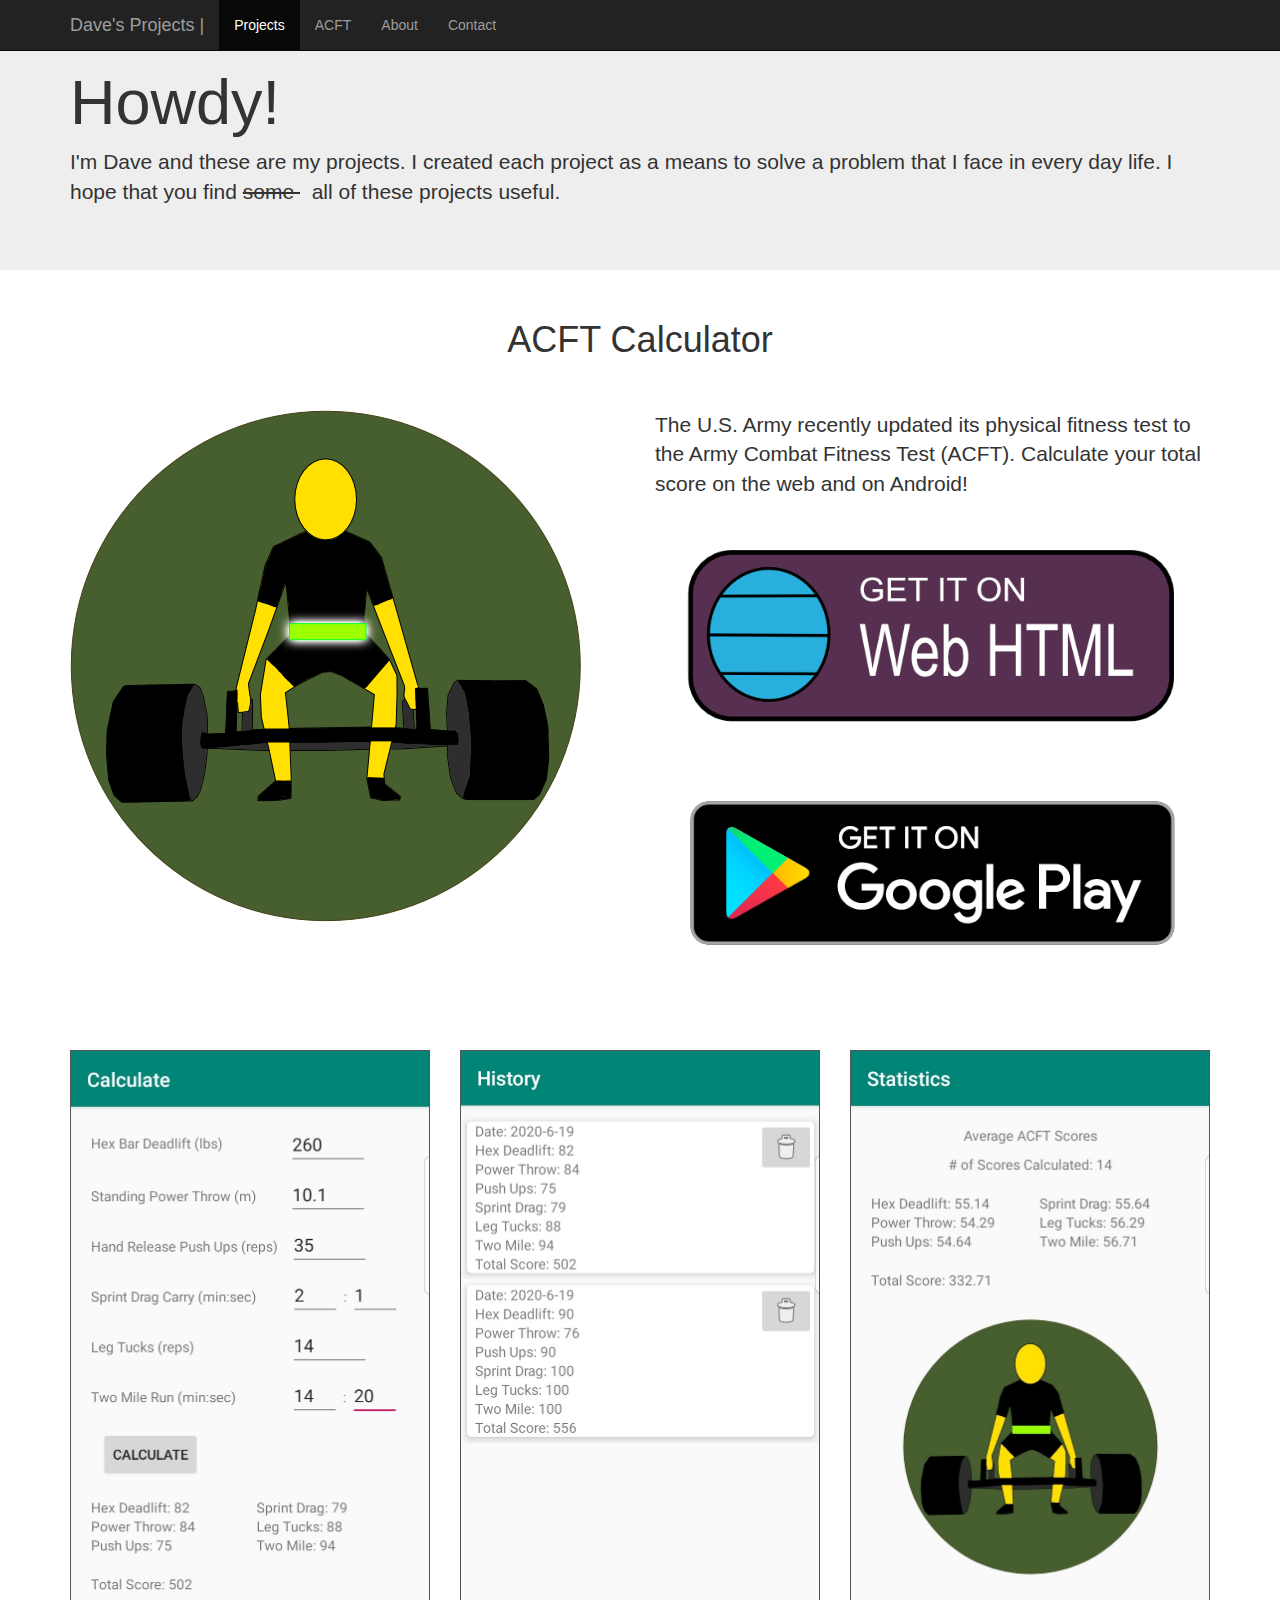
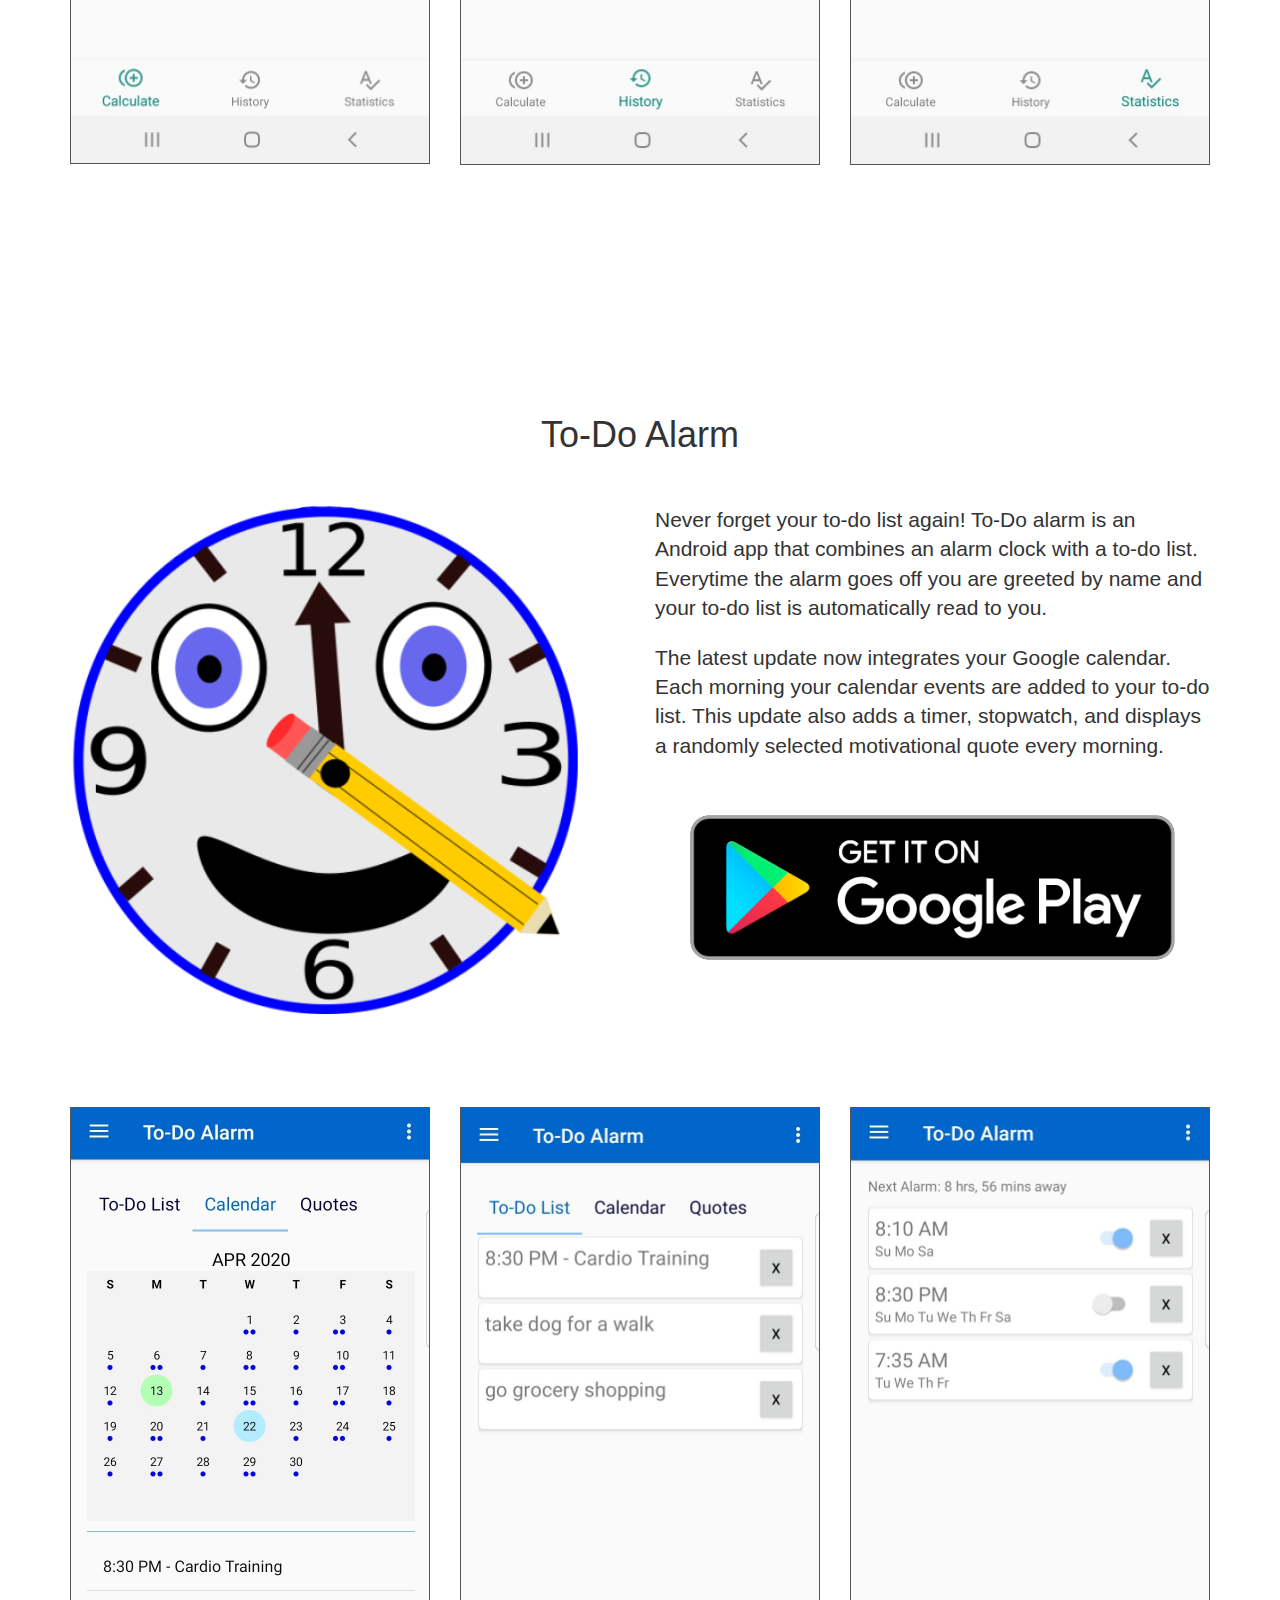
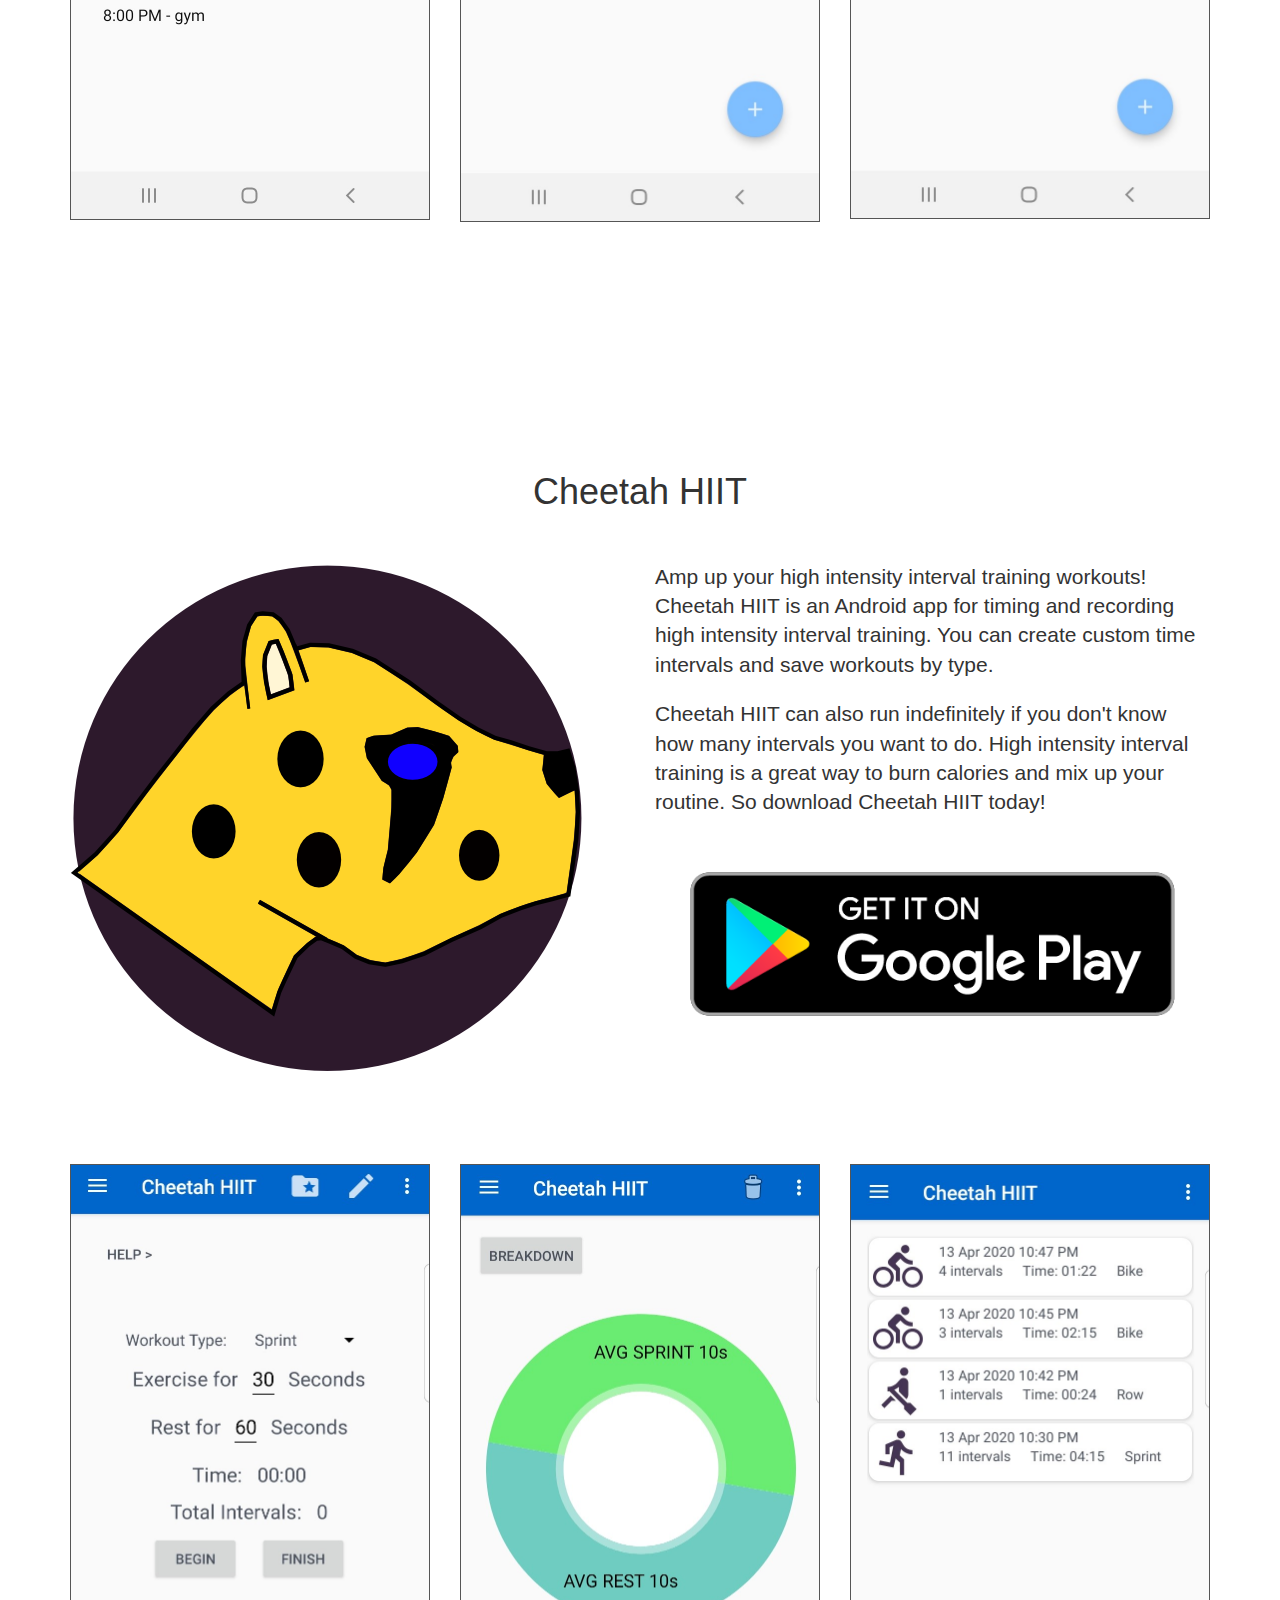
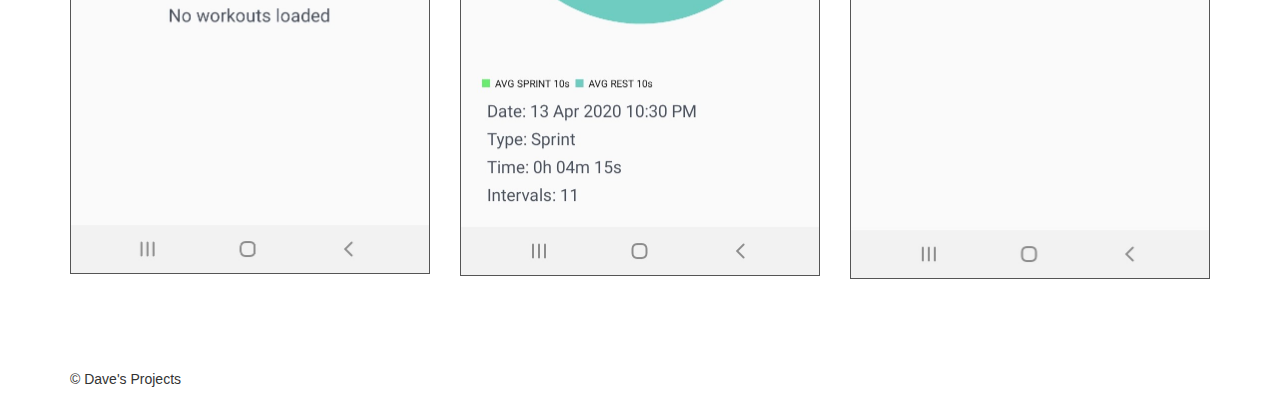
==== index.html @ 09fa46fd "initial commit" ====
<!DOCTYPE html>
<html lang="en">
  <head>
    <meta charset="utf-8">
    <meta http-equiv="X-UA-Compatible" content="IE=edge">
    <meta name="viewport" content="width=device-width, initial-scale=1">
    <!-- The above 3 meta tags *must* come first in the head; any other head content must come *after* these tags -->
    <meta name="description" content="">
    <meta name="author" content="">
    <!-- <link rel="icon" href="../../favicon.ico"> Come back to this later-->

    <title>Dave's Projects - Projects</title>

    <!-- Latest compiled and minified CSS for BootStrap -->
    <link rel="stylesheet" href="https://maxcdn.bootstrapcdn.com/bootstrap/3.3.7/css/bootstrap.min.css" integrity="sha384-BVYiiSIFeK1dGmJRAkycuHAHRg32OmUcww7on3RYdg4Va+PmSTsz/K68vbdEjh4u" crossorigin="anonymous">


    <!-- HTML5 shim and Respond.js for IE8 support of HTML5 elements and media queries -->
    <!--[if lt IE 9]>
      <script src="https://oss.maxcdn.com/html5shiv/3.7.3/html5shiv.min.js"></script>
      <script src="https://oss.maxcdn.com/respond/1.4.2/respond.min.js"></script>
    <![endif]-->
    <style type="text/css">
      .col-spaced {
        margin-left: 30px;
        margin-right: 30px;
      }

      .addsomemargin {
        margin-bottom: 10px;
      }

      .addsomeborder {
        border: 1px solid #555;
      }
    </style>
  </head>

  <body>

    <!-- Fixed navbar -->
    <nav class="navbar navbar-inverse navbar-fixed-top">
      <div class="container">
        <div class="navbar-header">
          <button type="button" class="navbar-toggle collapsed" data-toggle="collapse" data-target="#navbar" aria-expanded="false" aria-controls="navbar">
            <span class="sr-only">Toggle navigation</span>
            <span class="icon-bar"></span>
            <span class="icon-bar"></span>
            <span class="icon-bar"></span>
          </button>
          <a class="navbar-brand" href="#">Dave's Projects | </a>
        </div>
        <div id="navbar" class="navbar-collapse collapse">
          <ul class="nav navbar-nav">
            <li class="active"><a href="#">Projects</a></li>
            <li><a href="acft.html">ACFT</a></li>
            <li><a href="about.html">About</a></li>
            <li><a href="contact.html">Contact</a></li>
          </ul>
        </div><!--/.nav-collapse -->
      </div>
    </nav>

    <!-- Main jumbotron for a primary marketing message or call to action -->
    <div class="jumbotron">
      <div class="container">
        <h1>Howdy!</h1>
        <p>I'm Dave and these are my projects.  I created each project as a means to solve a problem that I face in every day life.  I hope that you find
        <del> some </del> &nbsp all of these projects useful. </p>
        <!-- <p><a class="btn btn-primary btn-lg" href="#" role="button">Search &raquo;</a></p> -->
      </div>
    </div>

<!--
    <div class="container">
      <div class="row">
        <div class="col-md-4">
        <div class="col-spaced">
          <img class="img-responsive" src="images/todo_alarm_png.png">
          <br>
          <h2>To-Do Alarm</h2>
          <p>Never forget your to-do list again! To-Do alarm is an Android app that combines an alarm clock with a to-do list. Everytime the alarm goes off you are greeted by name and your to-do list is automatically read to you.</p>
          <p><a class="btn btn-default" href="https://play.google.com/store/apps/details?id=com.davesprojects.dm.alarm" role="button">View details &raquo;</a></p>
        </div>
        </div>

        <div class="col-md-4">
        <div class="col-spaced">
          <img class="img-responsive" src="images/run_faster_icon_new.png">
          <br>
          <h2>Cheetah HIIT</h2>
          <p>Amp up your high intensity interval training workouts! Cheetah HIIT is an Android app for timing and recording high intensity interval training. You can create custom timing intervals and save workouts by type.
          <p><a class="btn btn-default" href="https://play.google.com/store/apps/details?id=com.davesprojects.runfaster" role="button">View details &raquo;</a></p>
       </div>
       </div>
     -->

     <div class="container">


        <div class="row">
          <h1 style="text-align: center">ACFT Calculator</h1>
          <br><br>
         <div class="col-md-6 addsomemargin">
          <img class="img-responsive" src="images/acft.png">
         </div>

        <div class="col-md-6">
          
          <p class="lead">The U.S. Army recently updated its physical fitness test to the Army Combat Fitness Test (ACFT). Calculate your total score on the web 
          and on Android!</p>

          <p><a href="acft.html">
            <img class="img-responsive" src="images/getItOnWeb.png" style="padding: 18px;">
          </a>
          </p>
          <p><a href="https://play.google.com/store/apps/details?id=com.davesprojects.acftcalc">
            <img class="img-responsive" src="images/googlePlay.png">
          </a>
          </p>
         </div>
       </div>

       <br><br><br>

        <div class="row">
         <div class="col-md-4 addsomemargin">
          <img class="img-responsive addsomeborder" src="images/acftcalc_calc.jpg">
         </div>

        <div class="col-md-4 addsomemargin">
          <img class="img-responsive addsomeborder" src="images/acftcalc_hist.jpg">
         </div>


        <div class="col-md-4 addsomemargin">
          <img class="img-responsive addsomeborder" src="images/acftcalc_stats.jpg">
         </div>
       </div>


       <br><br><br><br><br><br><br><br><br><br><br>


       <div class="row">
          <h1 style="text-align: center">To-Do Alarm</h1>
          <br><br>
         <div class="col-md-6 addsomemargin">
          <img class="img-responsive" src="images/todo_alarm_png.png">
         </div>

        <div class="col-md-6">
          
          <p class="lead">Never forget your to-do list again! To-Do alarm is an Android app that combines an alarm clock with a to-do list. Everytime the alarm goes off you are greeted by name and your to-do list is automatically read to you.</p>

          <p class="lead">
          The latest update now integrates your Google calendar. Each morning your calendar events are added to your to-do list. This update also adds a timer,
          stopwatch, and displays a randomly selected motivational quote every morning.</p>


          <p><a href="https://play.google.com/store/apps/details?id=com.davesprojects.dm.alarm">
            <img class="img-responsive" src="images/googlePlay.png">
          </a>
          </p>
         </div>
       </div>

       <br><br><br><br>

        <div class="row">
         <div class="col-md-4 addsomemargin">
          <img class="img-responsive addsomeborder" src="images/todoalarm1.jpg">
         </div>

        <div class="col-md-4 addsomemargin">
          <img class="img-responsive addsomeborder" src="images/todoalarm2.jpg">
         </div>

        <div class="col-md-4 addsomemargin">
          <img class="img-responsive addsomeborder" src="images/todoalarm3.jpg">
         </div>
       </div>


       <br><br><br><br><br><br><br><br><br><br><br>

        <div class="row">
          <h1 style="text-align: center">Cheetah HIIT</h1>
          <br><br>
         <div class="col-md-6 addsomemargin">
          <img class="img-responsive" src="images/run_faster_icon_new.png">
         </div>

        <div class="col-md-6">
          
          <p class="lead">Amp up your high intensity interval training workouts! Cheetah HIIT is an Android app for timing and recording high intensity interval training. You can create custom time intervals and save workouts by type.</p>

          <p class="lead">
          Cheetah HIIT can also run indefinitely if you don't know how many intervals you want to do. High intensity interval training is a great way to burn calories
          and mix up your routine. So download Cheetah HIIT today!</p>


          <p><a href="https://play.google.com/store/apps/details?id=com.davesprojects.runfaster">
            <img class="img-responsive" src="images/googlePlay.png">
          </a>
          </p>
         </div>
       </div>

       <br><br><br><br>

        <div class="row">
          
         <div class="col-md-4 addsomemargin">
          <img class="img-responsive addsomeborder" src="images/cheetah1.jpg">
         </div>

        <div class="col-md-4 addsomemargin">
          <img class="img-responsive addsomeborder" src="images/cheetah2.jpg">
         </div>

        <div class="col-md-4 addsomemargin">
          <img class="img-responsive addsomeborder" src="images/cheetah3.jpg">
         </div>
       </div>



     </div> <!-- container -->



     <br><br> <br> <br>
    <div class="container">
      <footer>
        <p>&copy; Dave's Projects</p>
      </footer>
    </div> <!-- /container -->


    <!-- Bootstrap core JavaScript
    ================================================== -->
    <!-- Placed at the end of the document so the pages load faster -->
    <script src="https://ajax.googleapis.com/ajax/libs/jquery/1.12.4/jquery.min.js"></script>
    <script src="https://maxcdn.bootstrapcdn.com/bootstrap/3.3.7/js/bootstrap.min.js" integrity="sha384-Tc5IQib027qvyjSMfHjOMaLkfuWVxZxUPnCJA7l2mCWNIpG9mGCD8wGNIcPD7Txa" crossorigin="anonymous"></script>

  </body>
</html>
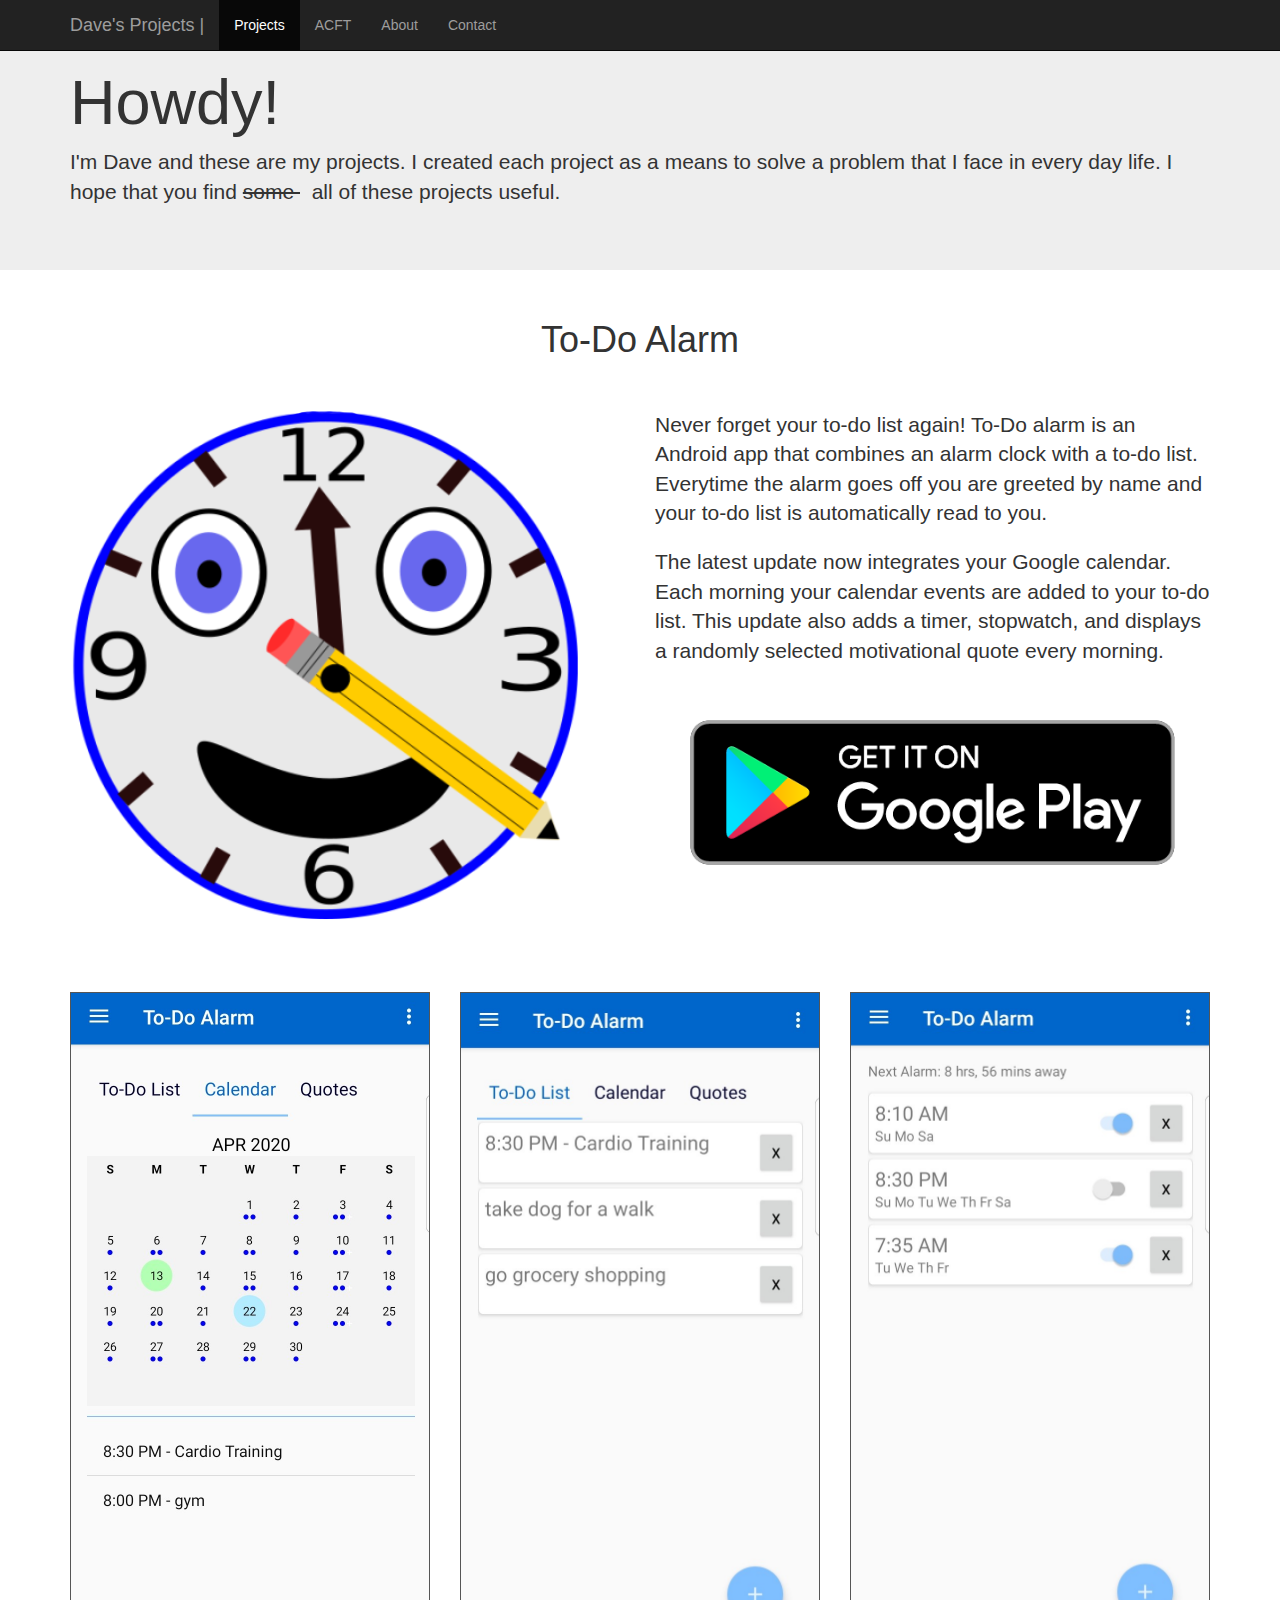
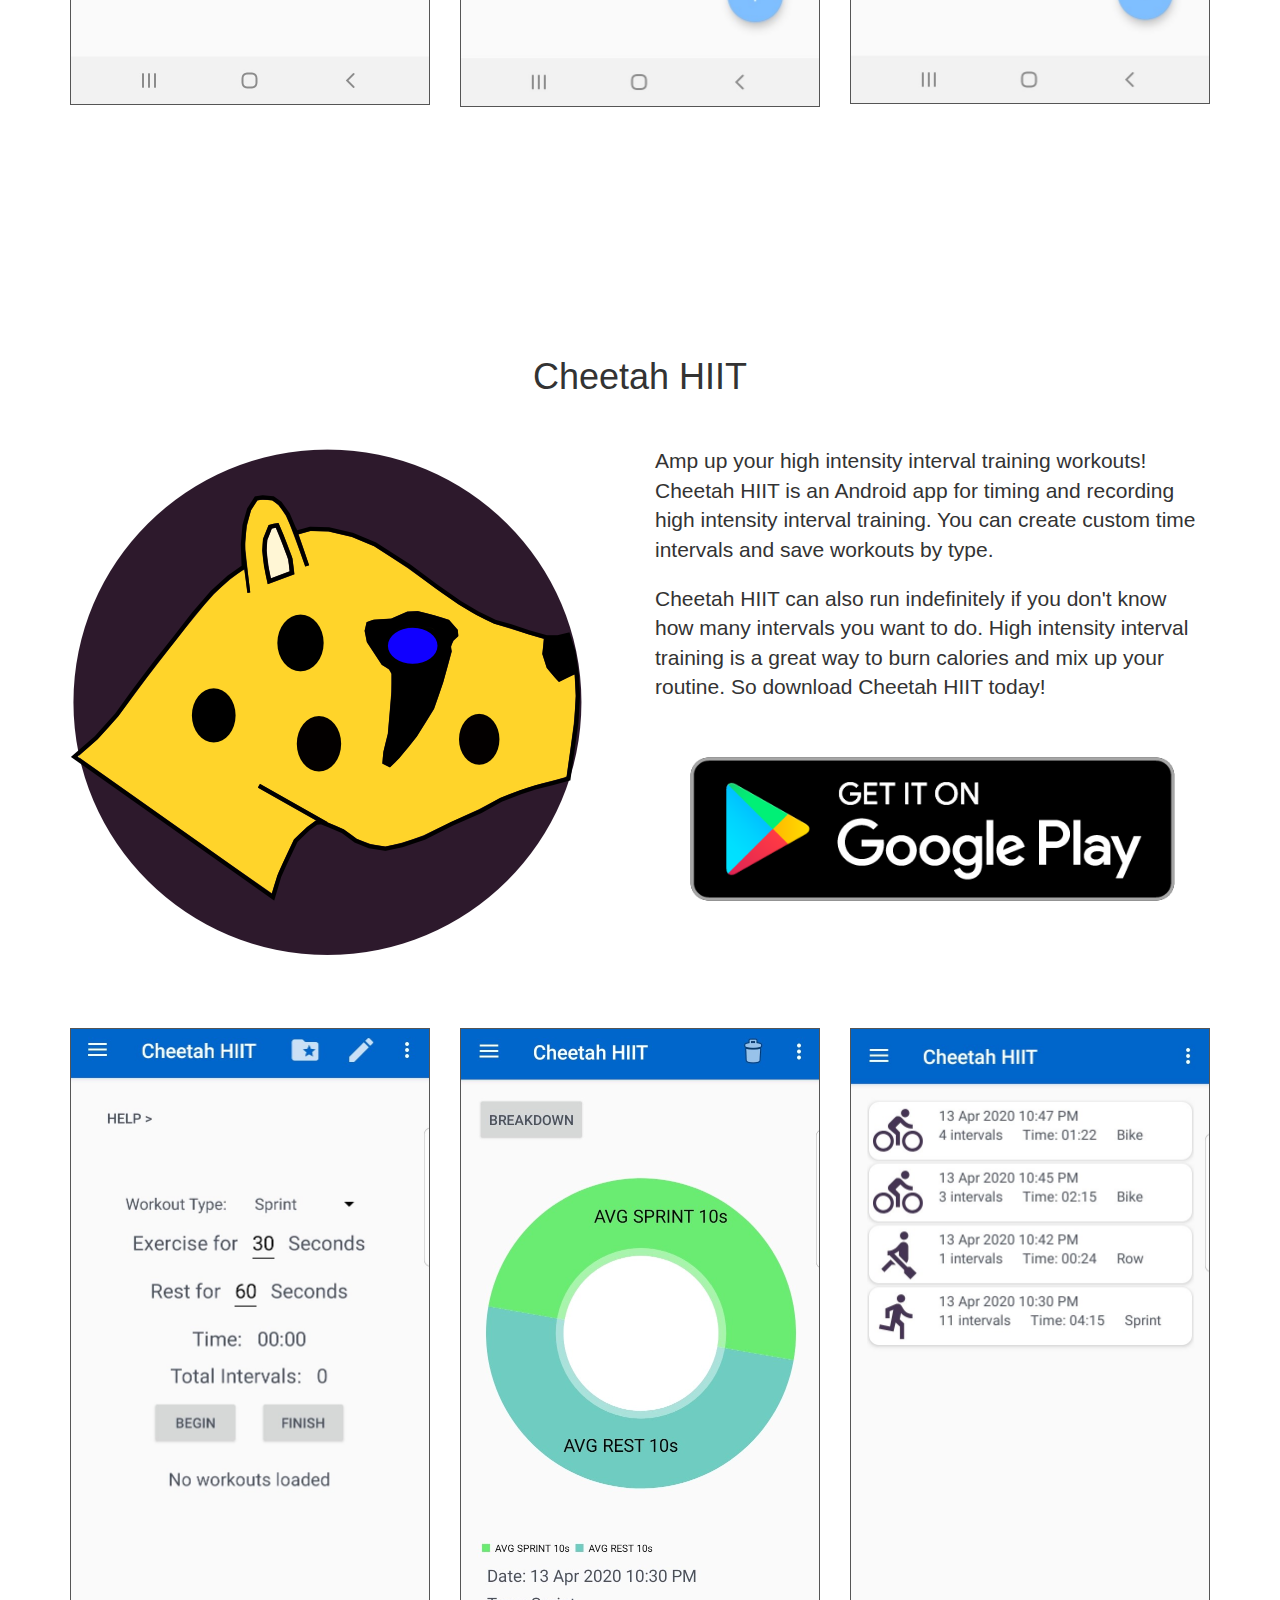
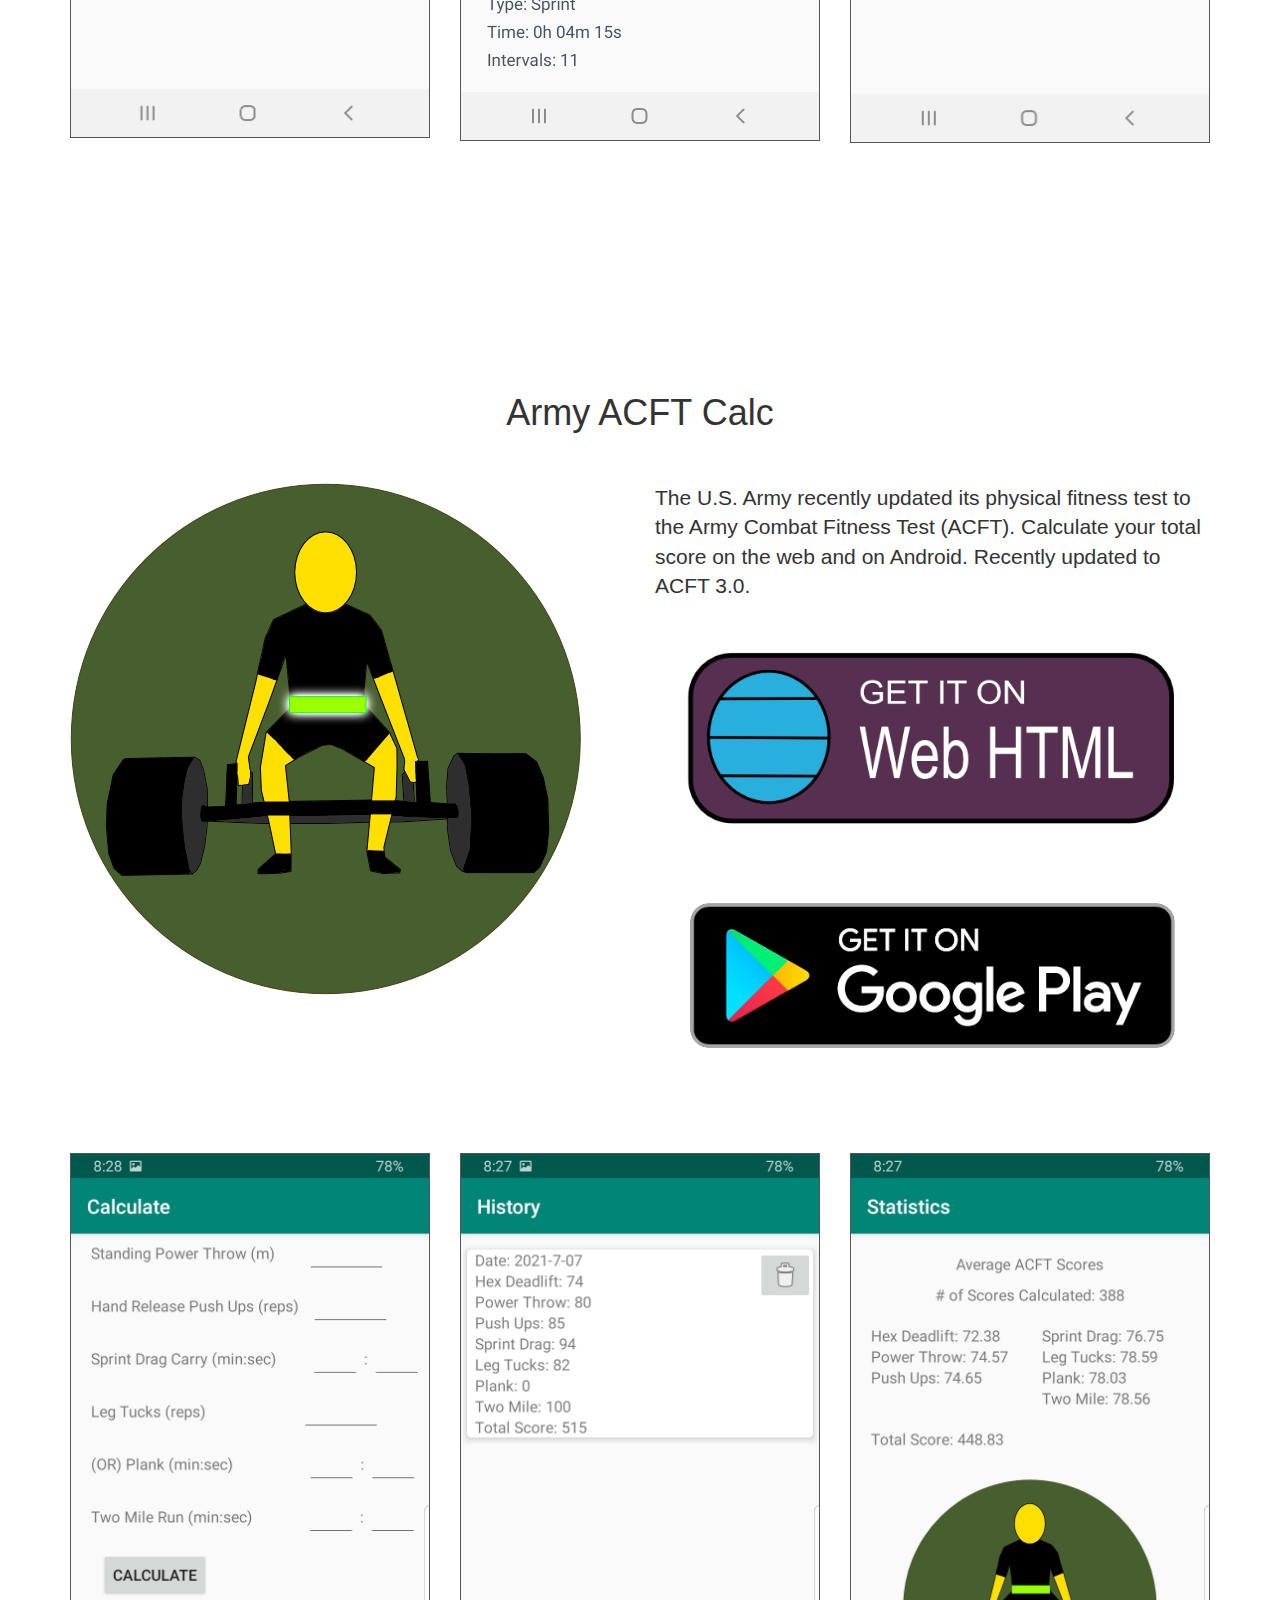
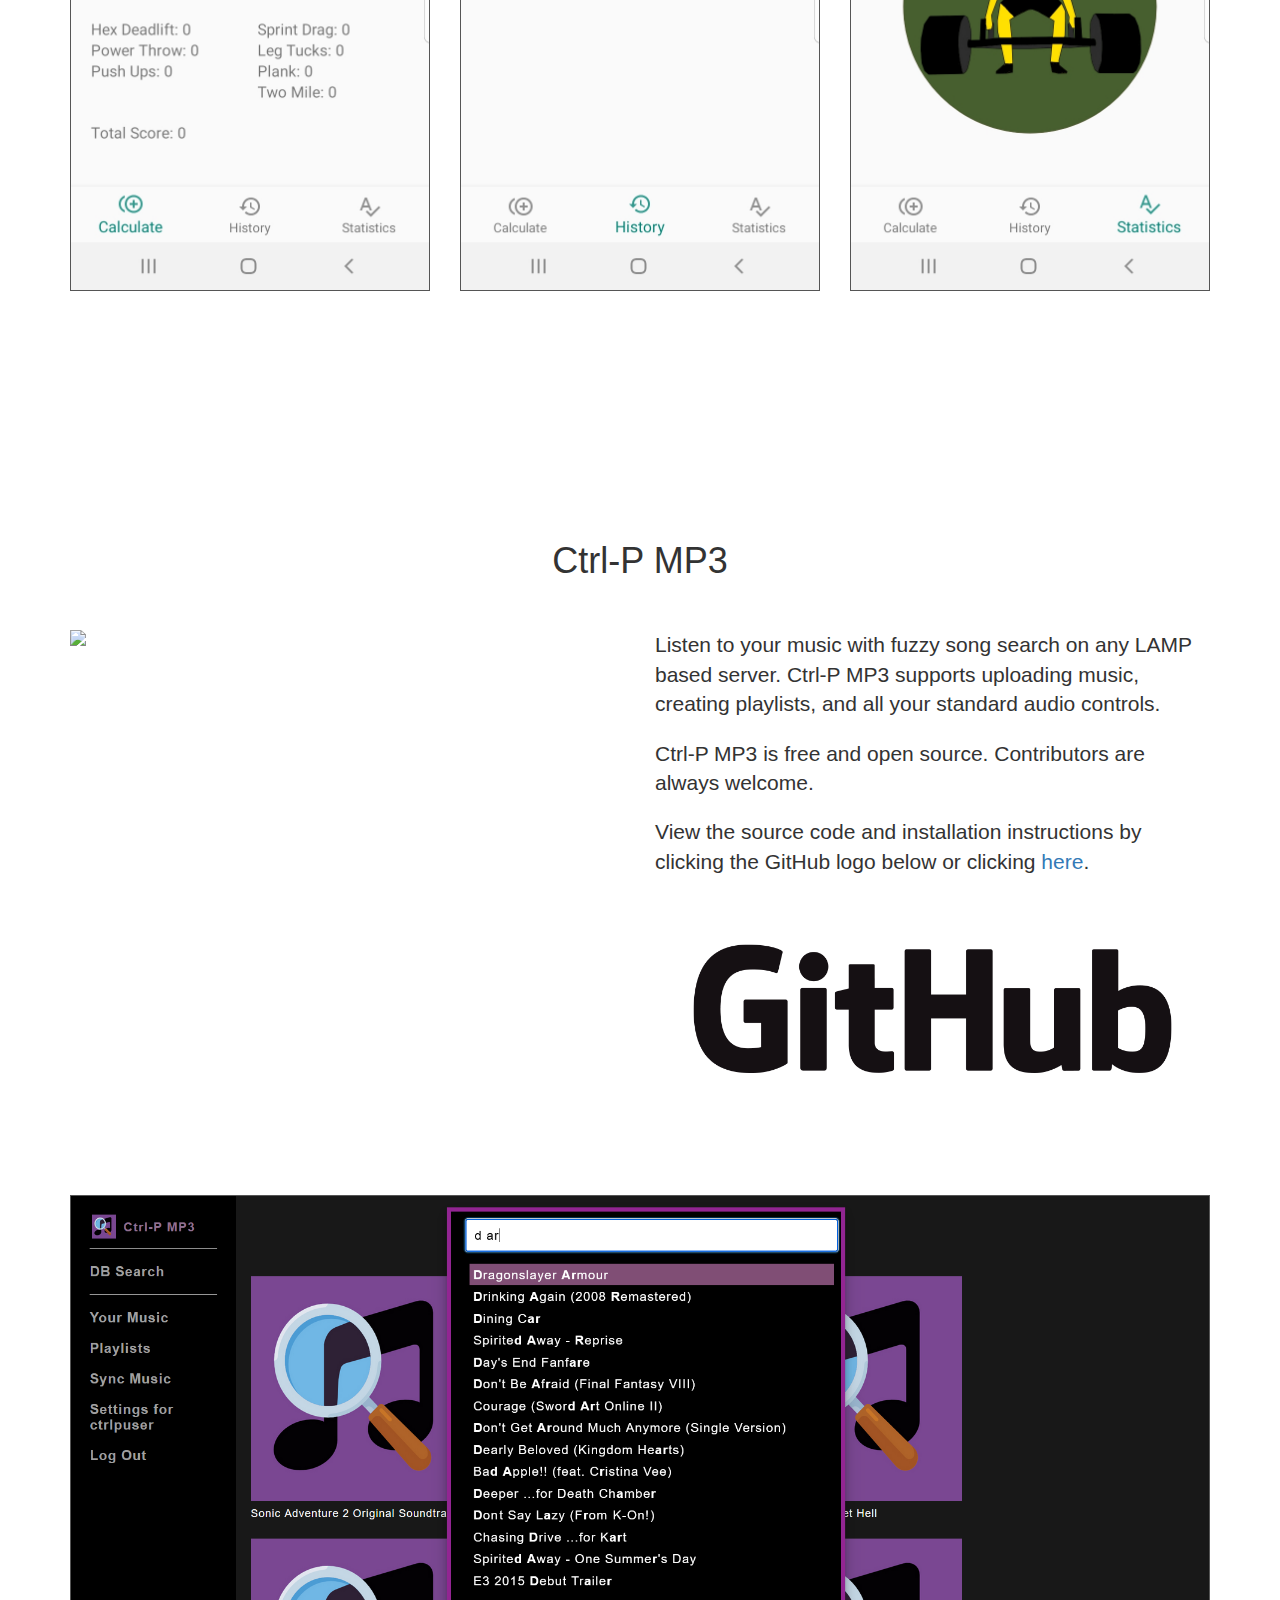
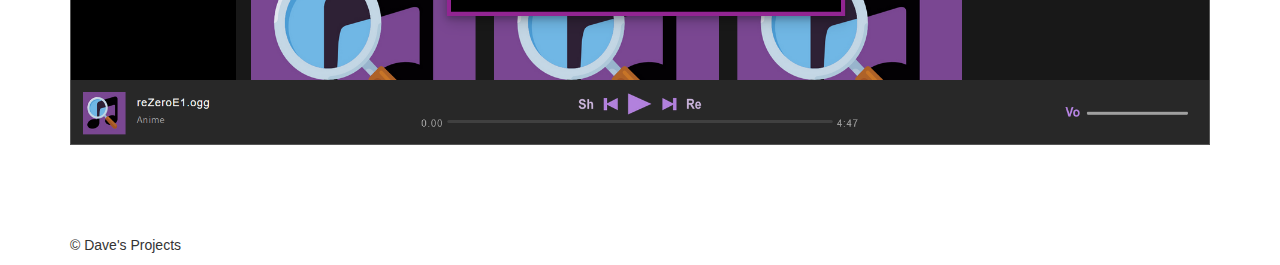
==== commit 724245ee: "Touching up website" ====
--- a/index.html
+++ b/index.html
@@ -71,76 +71,8 @@
       </div>
     </div>
 
-<!--
-    <div class="container">
-      <div class="row">
-        <div class="col-md-4">
-        <div class="col-spaced">
-          <img class="img-responsive" src="images/todo_alarm_png.png">
-          <br>
-          <h2>To-Do Alarm</h2>
-          <p>Never forget your to-do list again! To-Do alarm is an Android app that combines an alarm clock with a to-do list. Everytime the alarm goes off you are greeted by name and your to-do list is automatically read to you.</p>
-          <p><a class="btn btn-default" href="https://play.google.com/store/apps/details?id=com.davesprojects.dm.alarm" role="button">View details &raquo;</a></p>
-        </div>
-        </div>
-
-        <div class="col-md-4">
-        <div class="col-spaced">
-          <img class="img-responsive" src="images/run_faster_icon_new.png">
-          <br>
-          <h2>Cheetah HIIT</h2>
-          <p>Amp up your high intensity interval training workouts! Cheetah HIIT is an Android app for timing and recording high intensity interval training. You can create custom timing intervals and save workouts by type.
-          <p><a class="btn btn-default" href="https://play.google.com/store/apps/details?id=com.davesprojects.runfaster" role="button">View details &raquo;</a></p>
-       </div>
-       </div>
-     -->
 
      <div class="container">
-
-
-        <div class="row">
-          <h1 style="text-align: center">ACFT Calculator</h1>
-          <br><br>
-         <div class="col-md-6 addsomemargin">
-          <img class="img-responsive" src="images/acft.png">
-         </div>
-
-        <div class="col-md-6">
-          
-          <p class="lead">The U.S. Army recently updated its physical fitness test to the Army Combat Fitness Test (ACFT). Calculate your total score on the web 
-          and on Android!</p>
-
-          <p><a href="acft.html">
-            <img class="img-responsive" src="images/getItOnWeb.png" style="padding: 18px;">
-          </a>
-          </p>
-          <p><a href="https://play.google.com/store/apps/details?id=com.davesprojects.acftcalc">
-            <img class="img-responsive" src="images/googlePlay.png">
-          </a>
-          </p>
-         </div>
-       </div>
-
-       <br><br><br>
-
-        <div class="row">
-         <div class="col-md-4 addsomemargin">
-          <img class="img-responsive addsomeborder" src="images/acftcalc_calc.jpg">
-         </div>
-
-        <div class="col-md-4 addsomemargin">
-          <img class="img-responsive addsomeborder" src="images/acftcalc_hist.jpg">
-         </div>
-
-
-        <div class="col-md-4 addsomemargin">
-          <img class="img-responsive addsomeborder" src="images/acftcalc_stats.jpg">
-         </div>
-       </div>
-
-
-       <br><br><br><br><br><br><br><br><br><br><br>
-
 
        <div class="row">
           <h1 style="text-align: center">To-Do Alarm</h1>
@@ -165,7 +97,7 @@
          </div>
        </div>
 
-       <br><br><br><br>
+       <br><br><br>
 
         <div class="row">
          <div class="col-md-4 addsomemargin">
@@ -207,7 +139,7 @@
          </div>
        </div>
 
-       <br><br><br><br>
+       <br><br><br>
 
         <div class="row">
           
@@ -223,6 +155,88 @@
           <img class="img-responsive addsomeborder" src="images/cheetah3.jpg">
          </div>
        </div>
+
+       <br><br><br><br><br><br><br><br><br><br><br>
+
+
+       <div class="row">
+        <h1 style="text-align: center">Army ACFT Calc</h1>
+        <br><br>
+       <div class="col-md-6 addsomemargin">
+        <img class="img-responsive" src="images/acft.png">
+       </div>
+
+      <div class="col-md-6">
+        
+        <p class="lead">The U.S. Army recently updated its physical fitness test to the Army Combat Fitness Test (ACFT). Calculate your total score on the web 
+        and on Android. Recently updated to ACFT 3.0.</p>
+
+        <p><a href="acft.html">
+          <img class="img-responsive" src="images/getItOnWeb.png" style="padding: 18px;">
+        </a>
+        </p>
+        <p><a href="https://play.google.com/store/apps/details?id=com.davesprojects.acftcalc">
+          <img class="img-responsive" src="images/googlePlay.png">
+        </a>
+        </p>
+       </div>
+     </div>
+
+     <br><br><br>
+
+      <div class="row">
+       <div class="col-md-4 addsomemargin">
+        <img class="img-responsive addsomeborder" src="images/acft_calc_calc.jpg">
+       </div>
+
+      <div class="col-md-4 addsomemargin">
+        <img class="img-responsive addsomeborder" src="images/acft_calc_history.jpg">
+       </div>
+
+
+      <div class="col-md-4 addsomemargin">
+        <img class="img-responsive addsomeborder" src="images/acft_calc_stat.jpg">
+       </div>
+     </div>
+
+     <br><br><br><br><br><br><br><br><br><br><br>
+
+
+     <div class="row">
+      <h1 style="text-align: center">Ctrl-P MP3</h1>
+      <br><br>
+    <div class="col-md-6 addsomemargin">
+      <img class="img-responsive" src="images/ctrlpmp3.png">
+    </div>
+
+    <div class="col-md-6">
+      
+      <p class="lead">Listen to your music with fuzzy song search on any LAMP based server. Ctrl-P MP3 supports
+        uploading music, creating playlists, and all your standard audio controls.
+      </p>
+
+      <p class="lead">Ctrl-P MP3 is free and open source. Contributors are always welcome.
+      </p>
+
+      <p class="lead">View the source code and installation instructions by clicking the GitHub logo below or clicking
+        <a href="https://github.com/DaveM7788/ctrlpmp3">here</a>.
+      </p>
+
+      <p><a href="https://github.com/DaveM7788/ctrlpmp3">
+        <img class="img-responsive" src="images/GitHub_Logo.png" style="padding: 1px;">
+      </a>
+      </p>
+
+    </div>
+  </div>
+
+  <br><br><br>
+
+  <div class="row">
+  <div class="col-md-12 addsomemargin">
+    <img class="img-responsive addsomeborder" src="images/ctrlp_screenshot.png">
+  </div>
+</div>
 
 
 
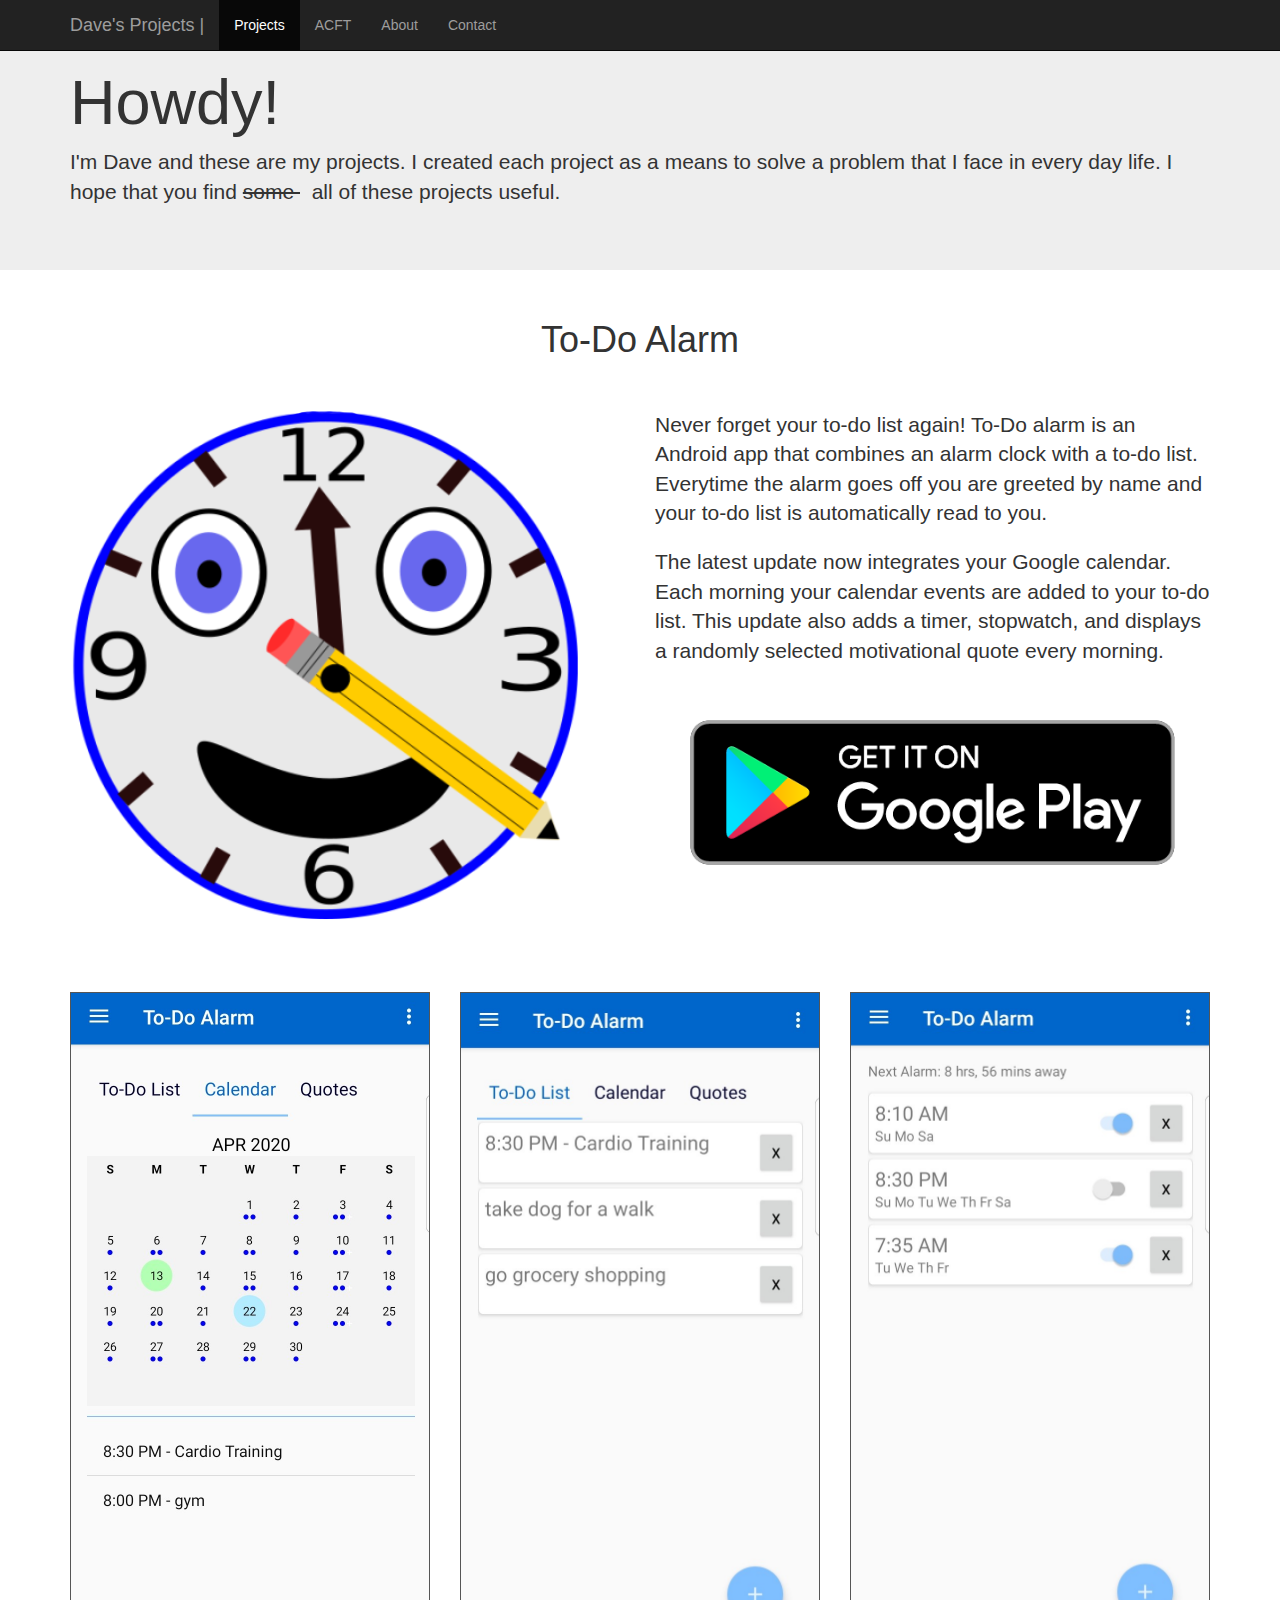
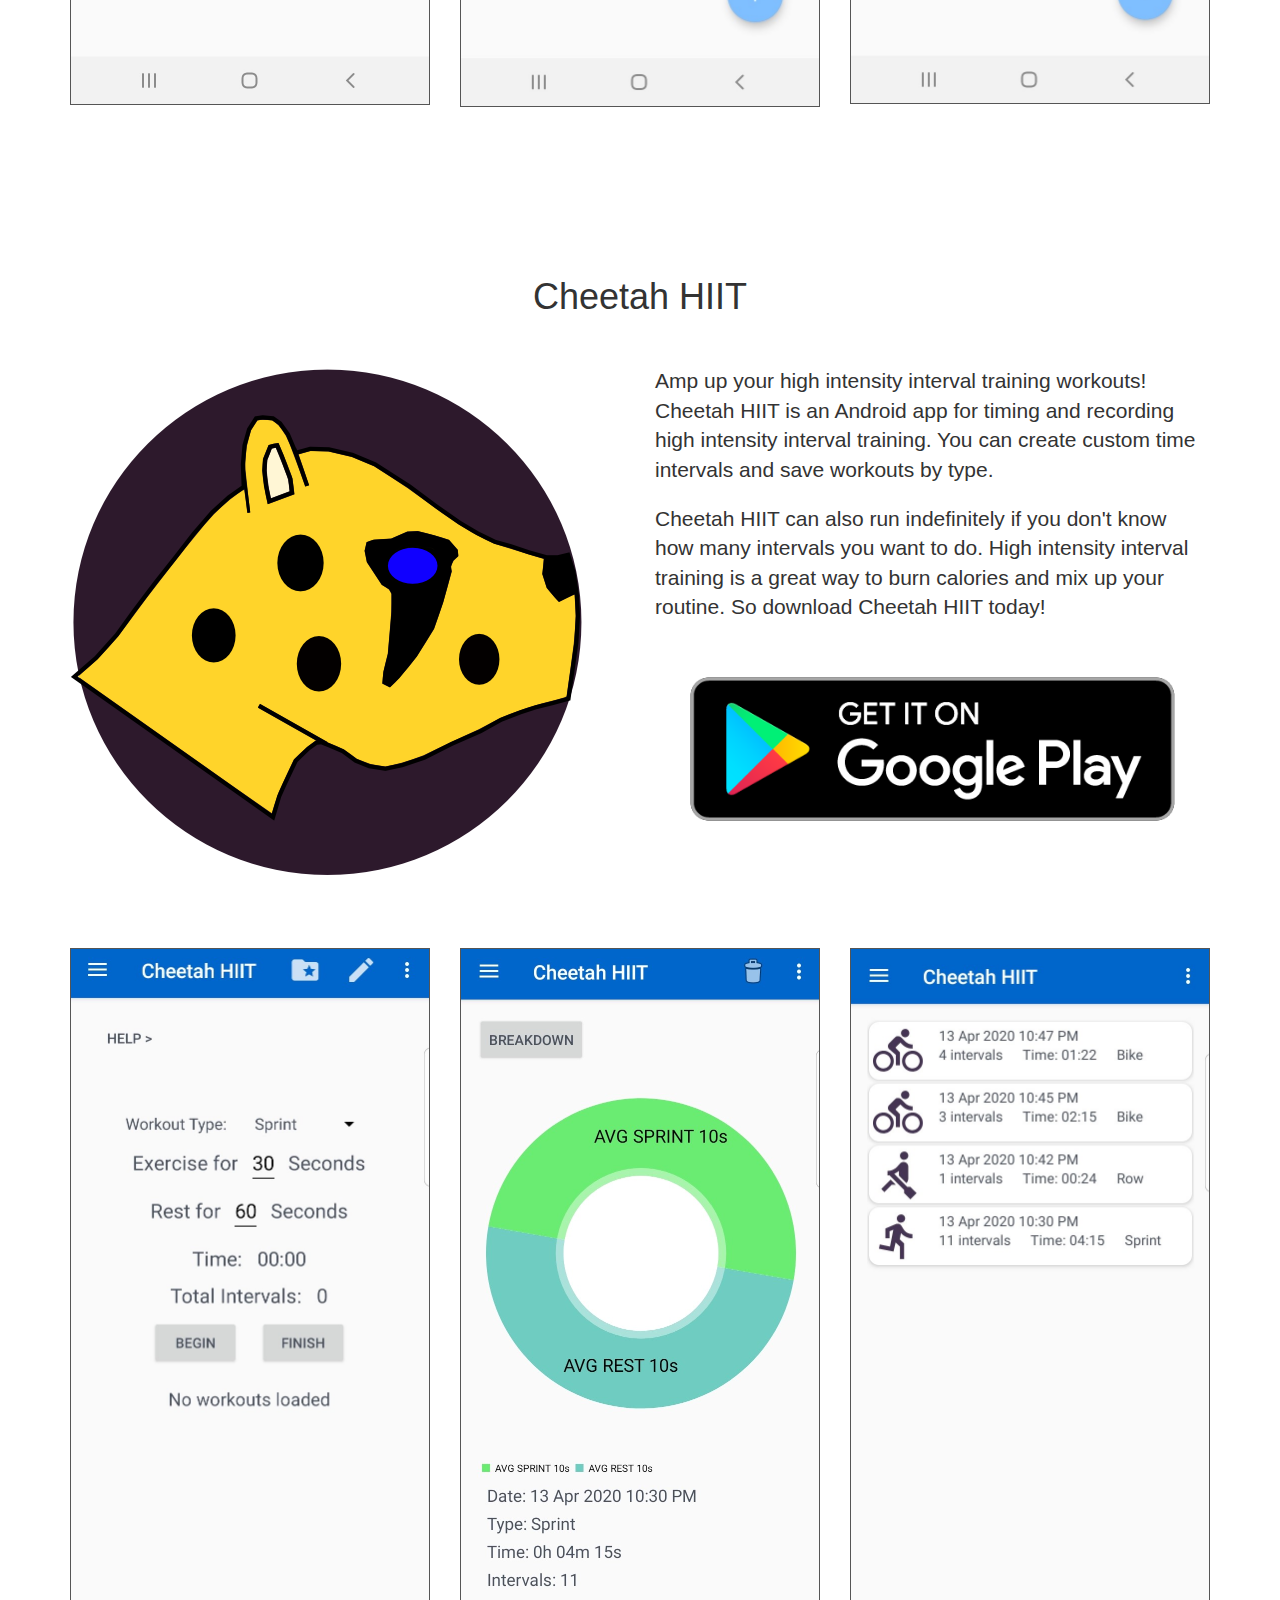
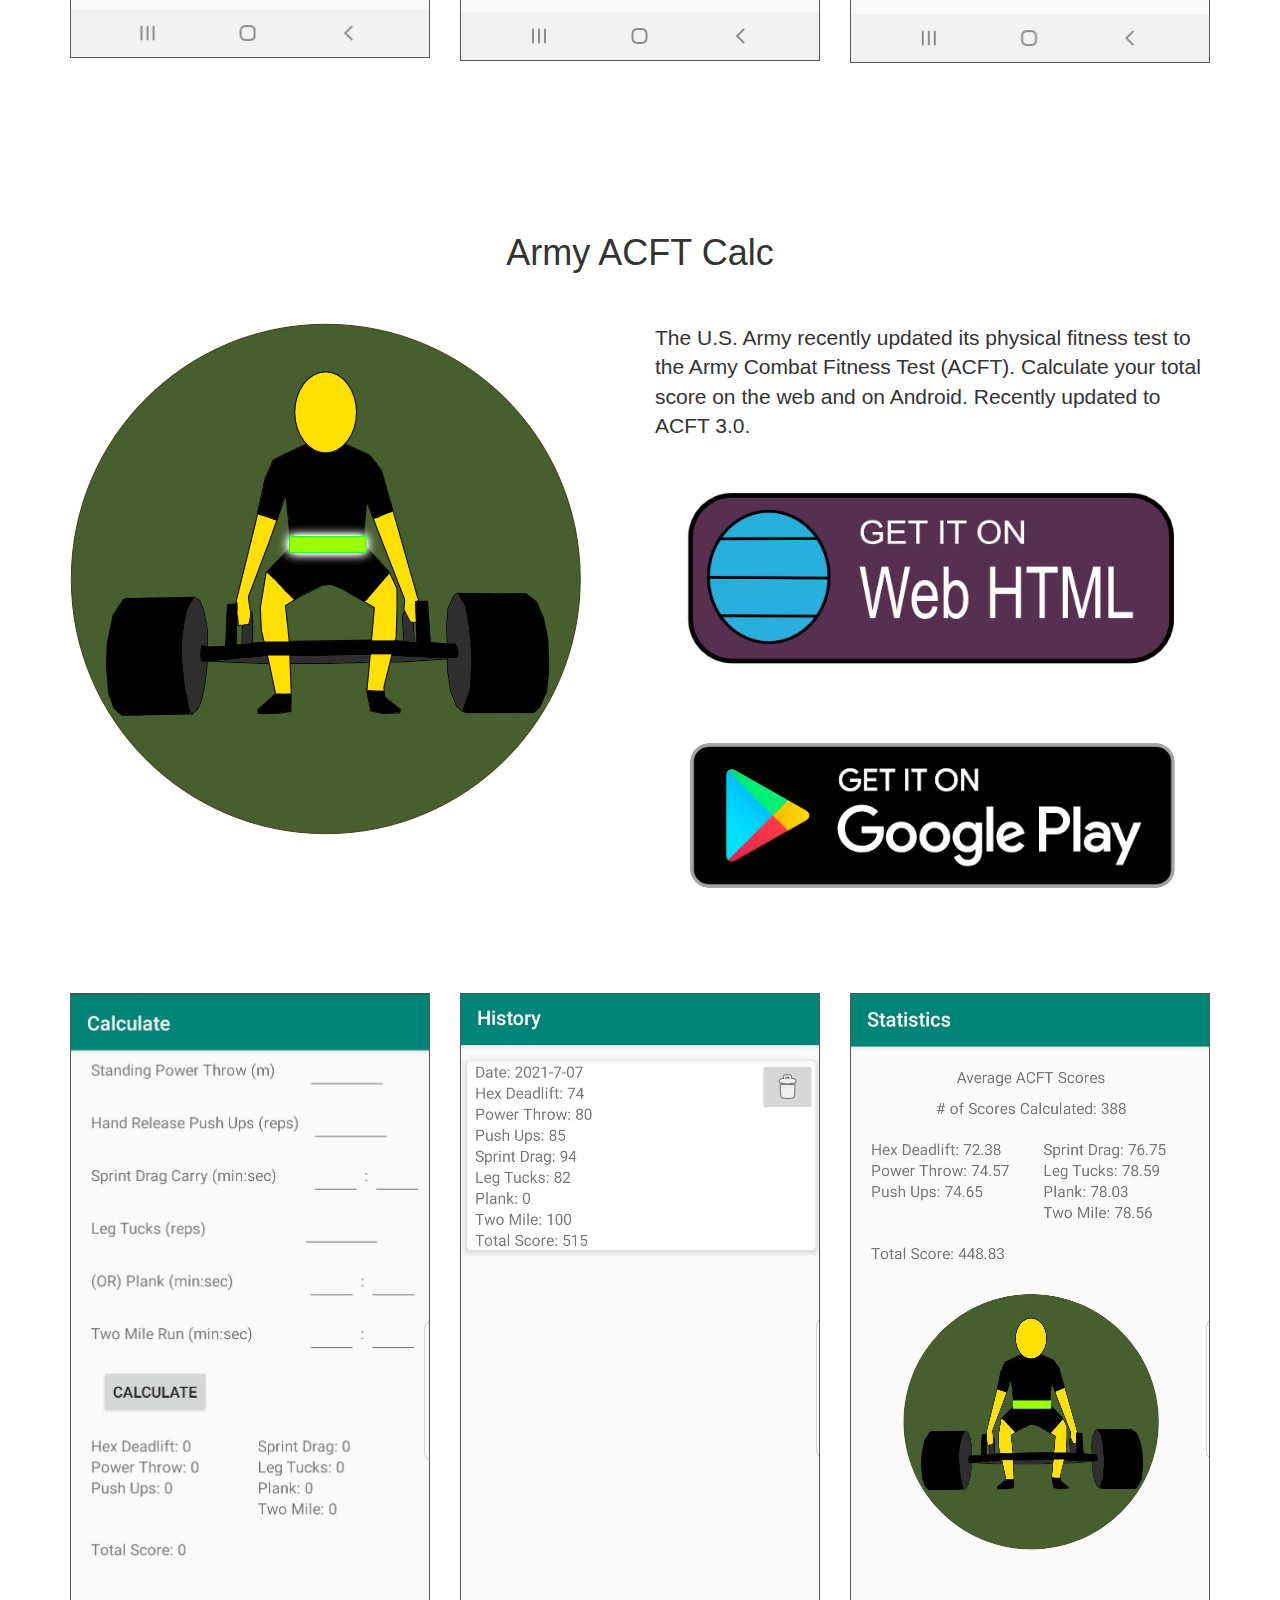
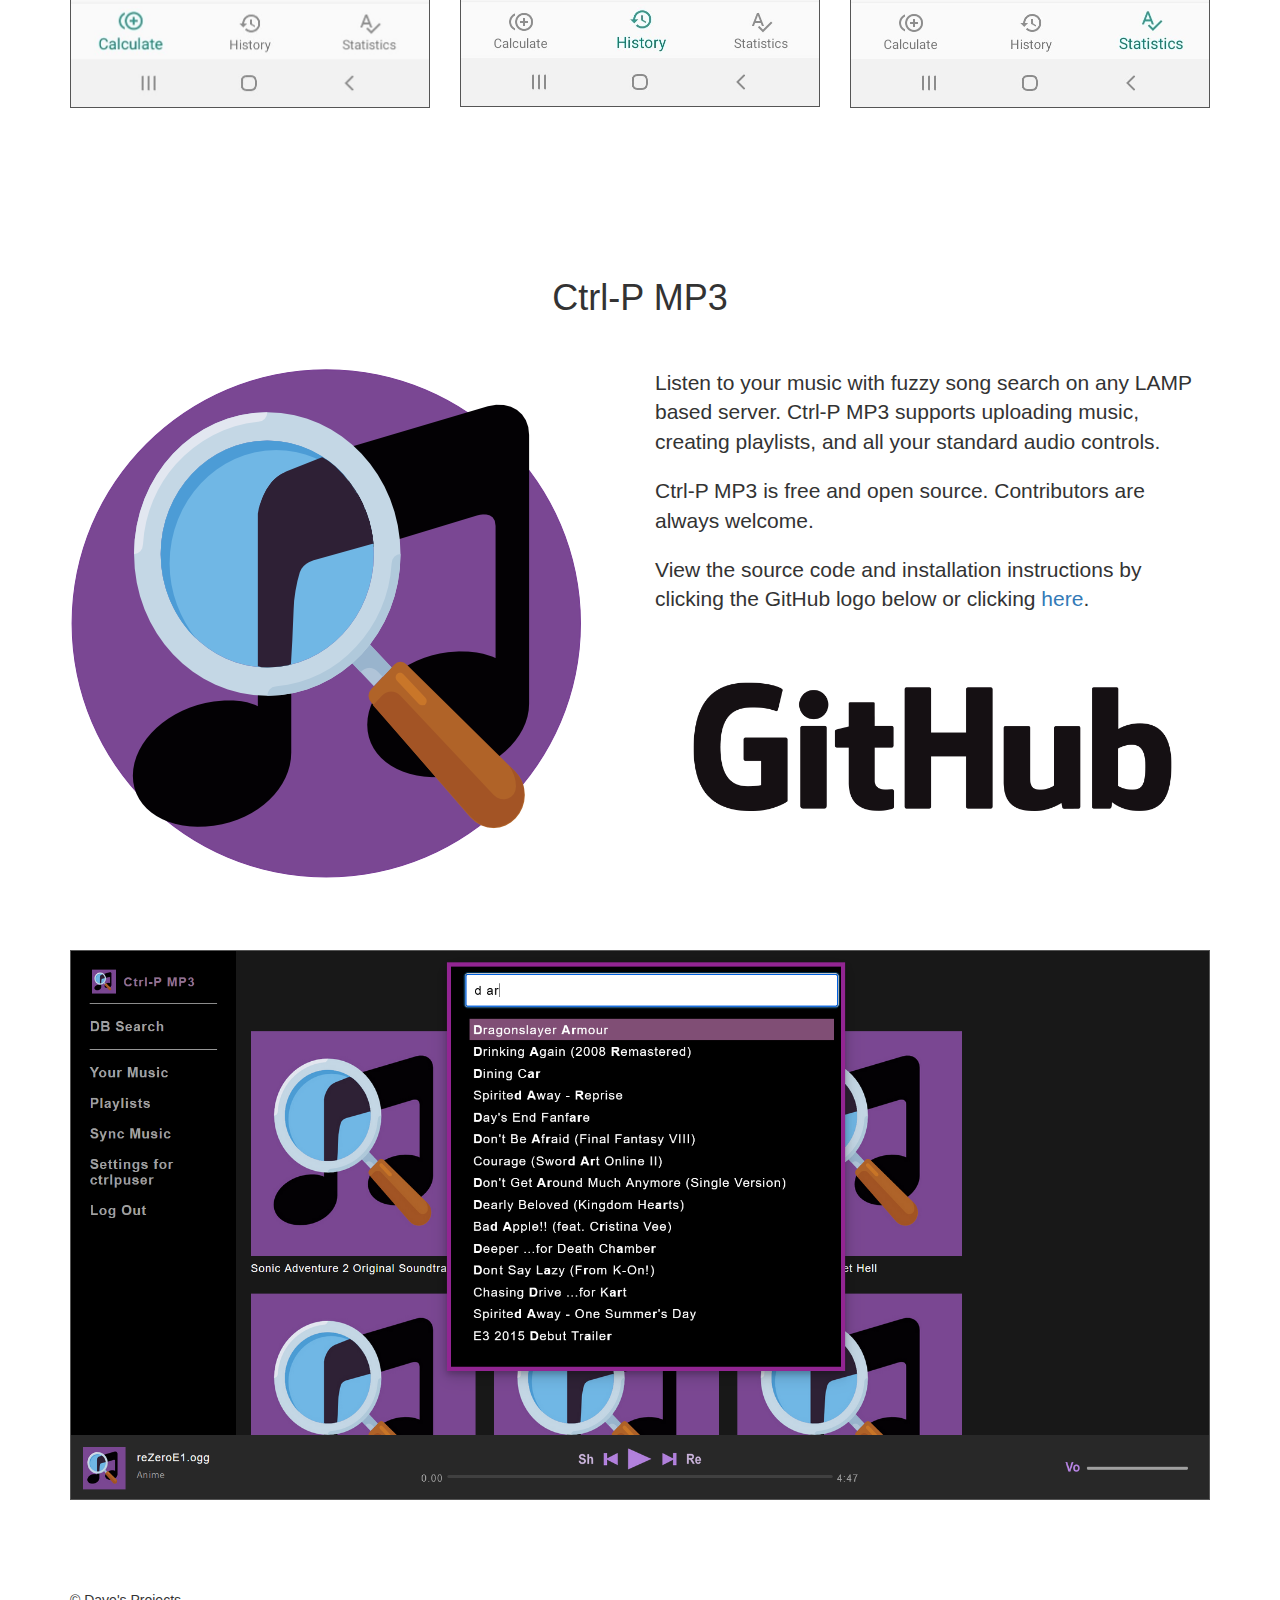
==== commit 4472dcf8: "add control p logo" ====
--- a/index.html
+++ b/index.html
@@ -114,7 +114,7 @@
        </div>
 
 
-       <br><br><br><br><br><br><br><br><br><br><br>
+       <br><br><br><br><br><br><br>
 
         <div class="row">
           <h1 style="text-align: center">Cheetah HIIT</h1>
@@ -156,7 +156,7 @@
          </div>
        </div>
 
-       <br><br><br><br><br><br><br><br><br><br><br>
+       <br><br><br><br><br><br><br>
 
 
        <div class="row">
@@ -199,14 +199,14 @@
        </div>
      </div>
 
-     <br><br><br><br><br><br><br><br><br><br><br>
+     <br><br><br><br><br><br><br>
 
 
      <div class="row">
       <h1 style="text-align: center">Ctrl-P MP3</h1>
       <br><br>
     <div class="col-md-6 addsomemargin">
-      <img class="img-responsive" src="images/ctrlpmp3.png">
+      <img class="img-responsive" src="images/controlp.png">
     </div>
 
     <div class="col-md-6">
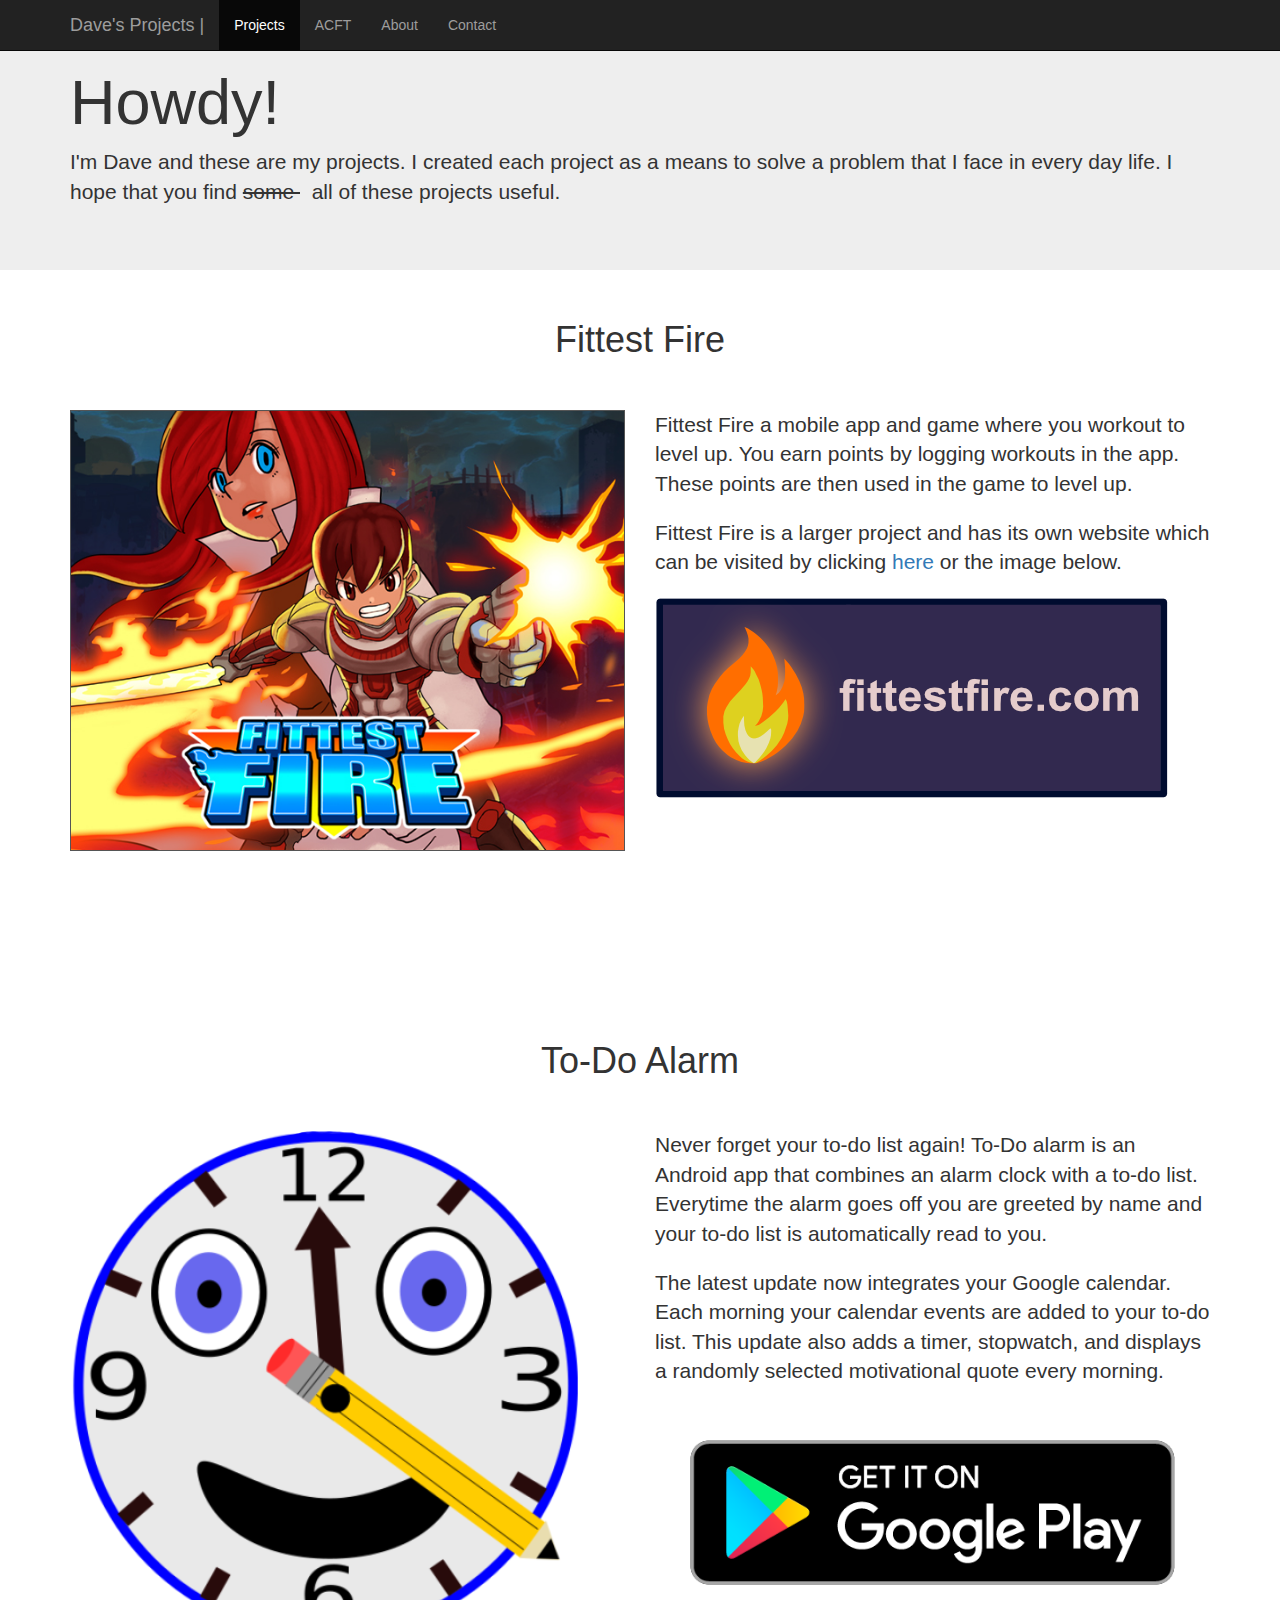
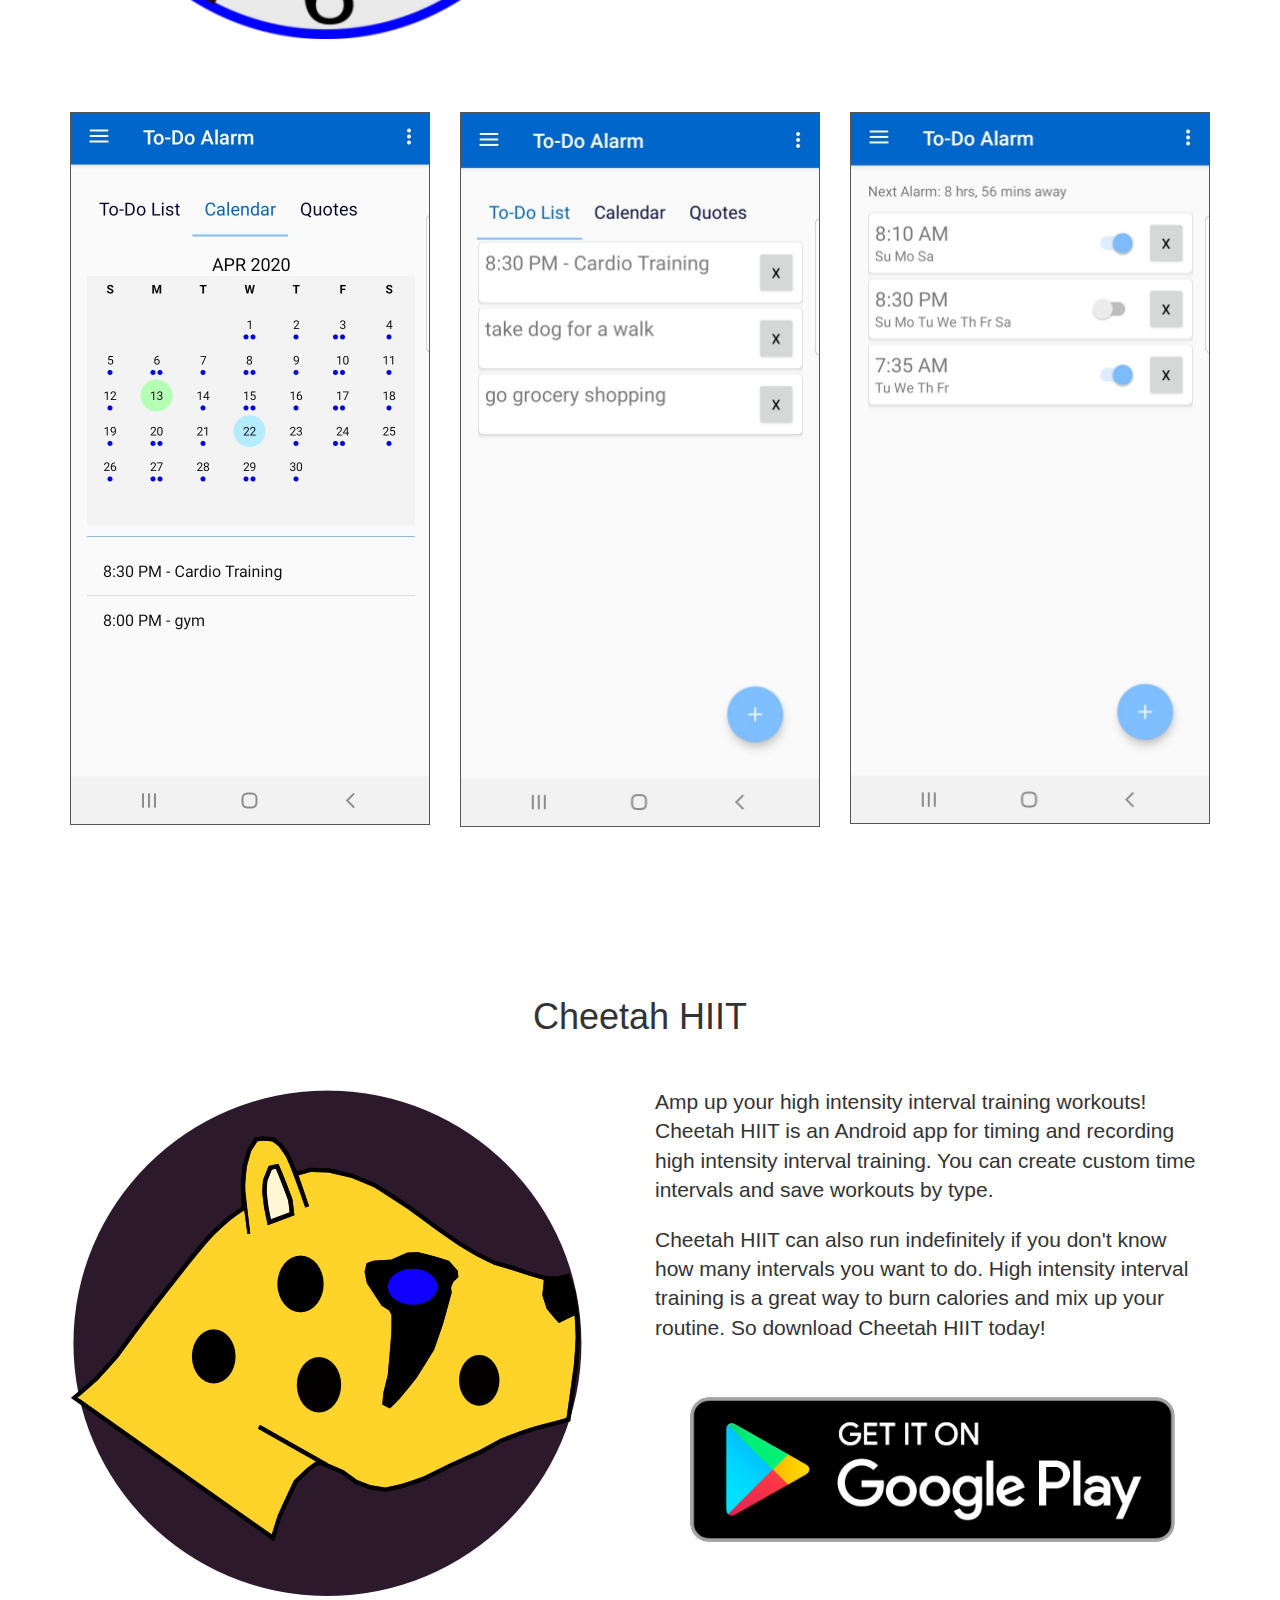
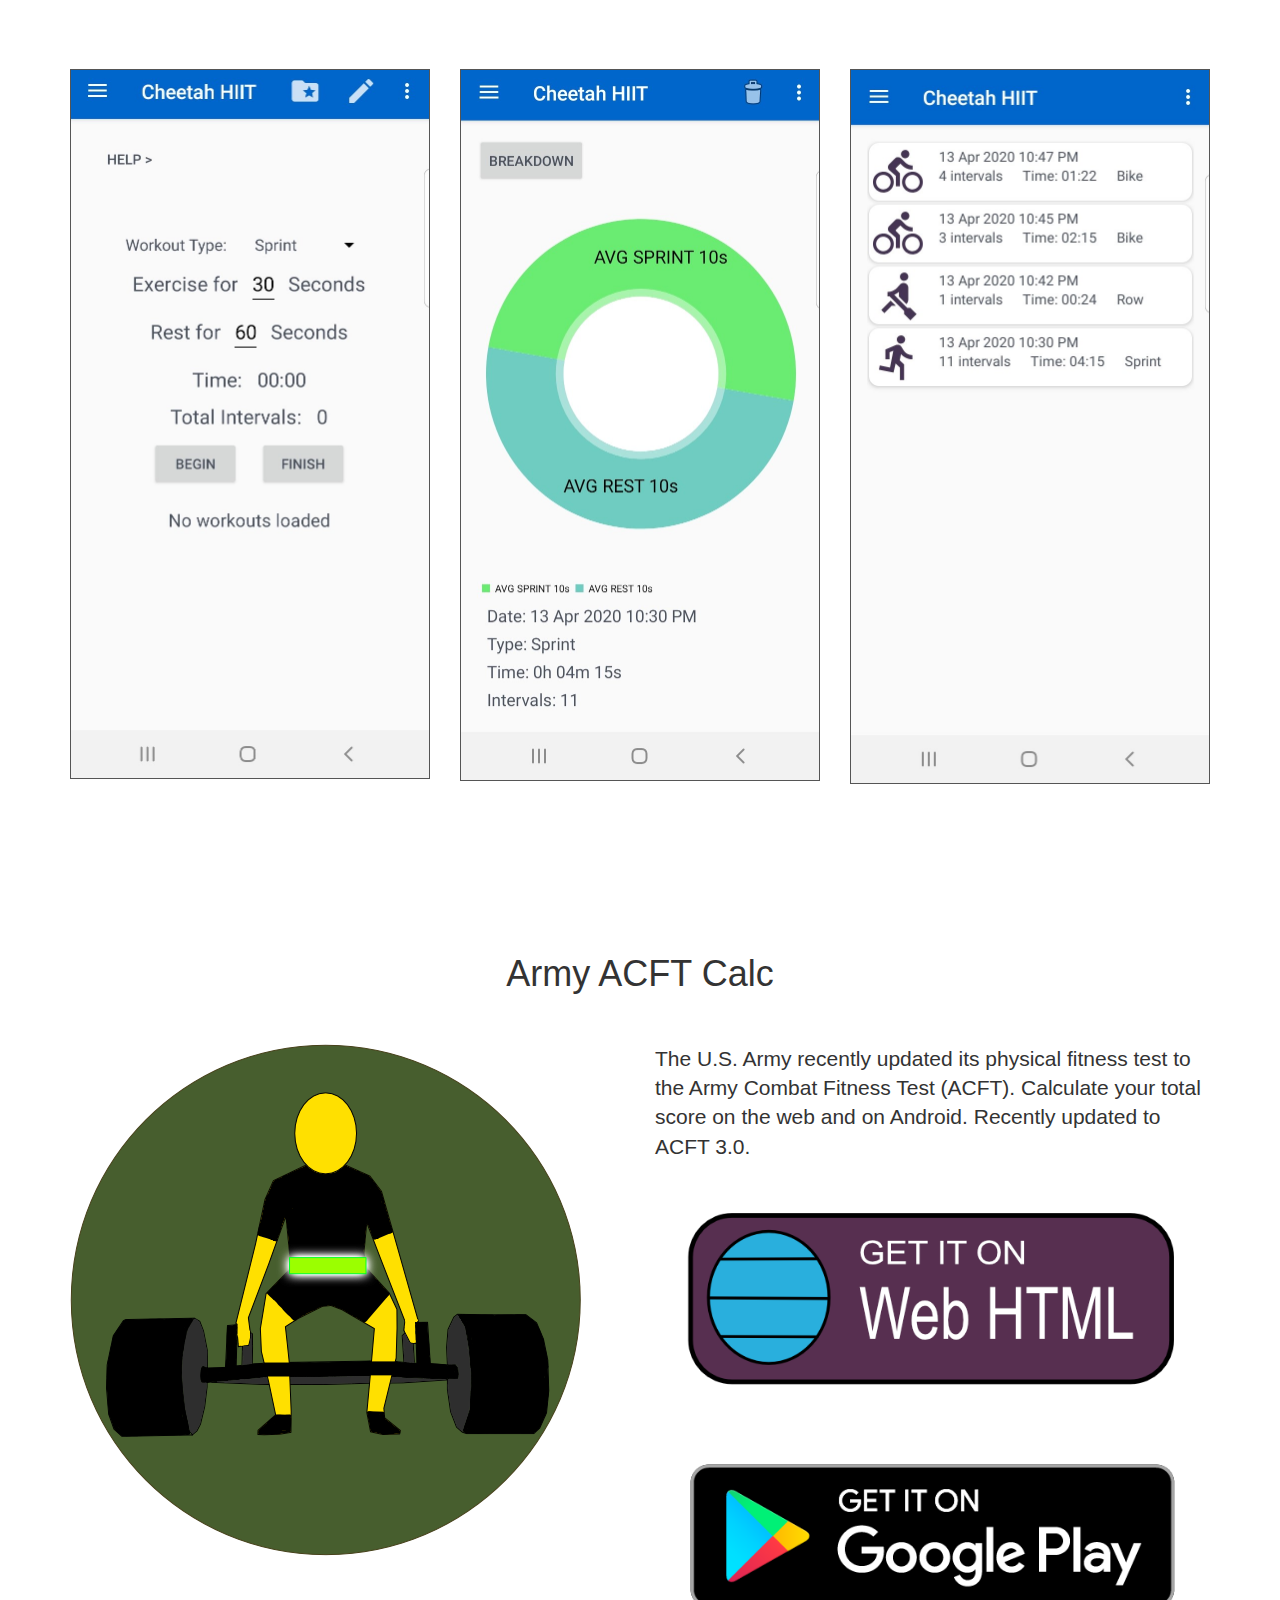
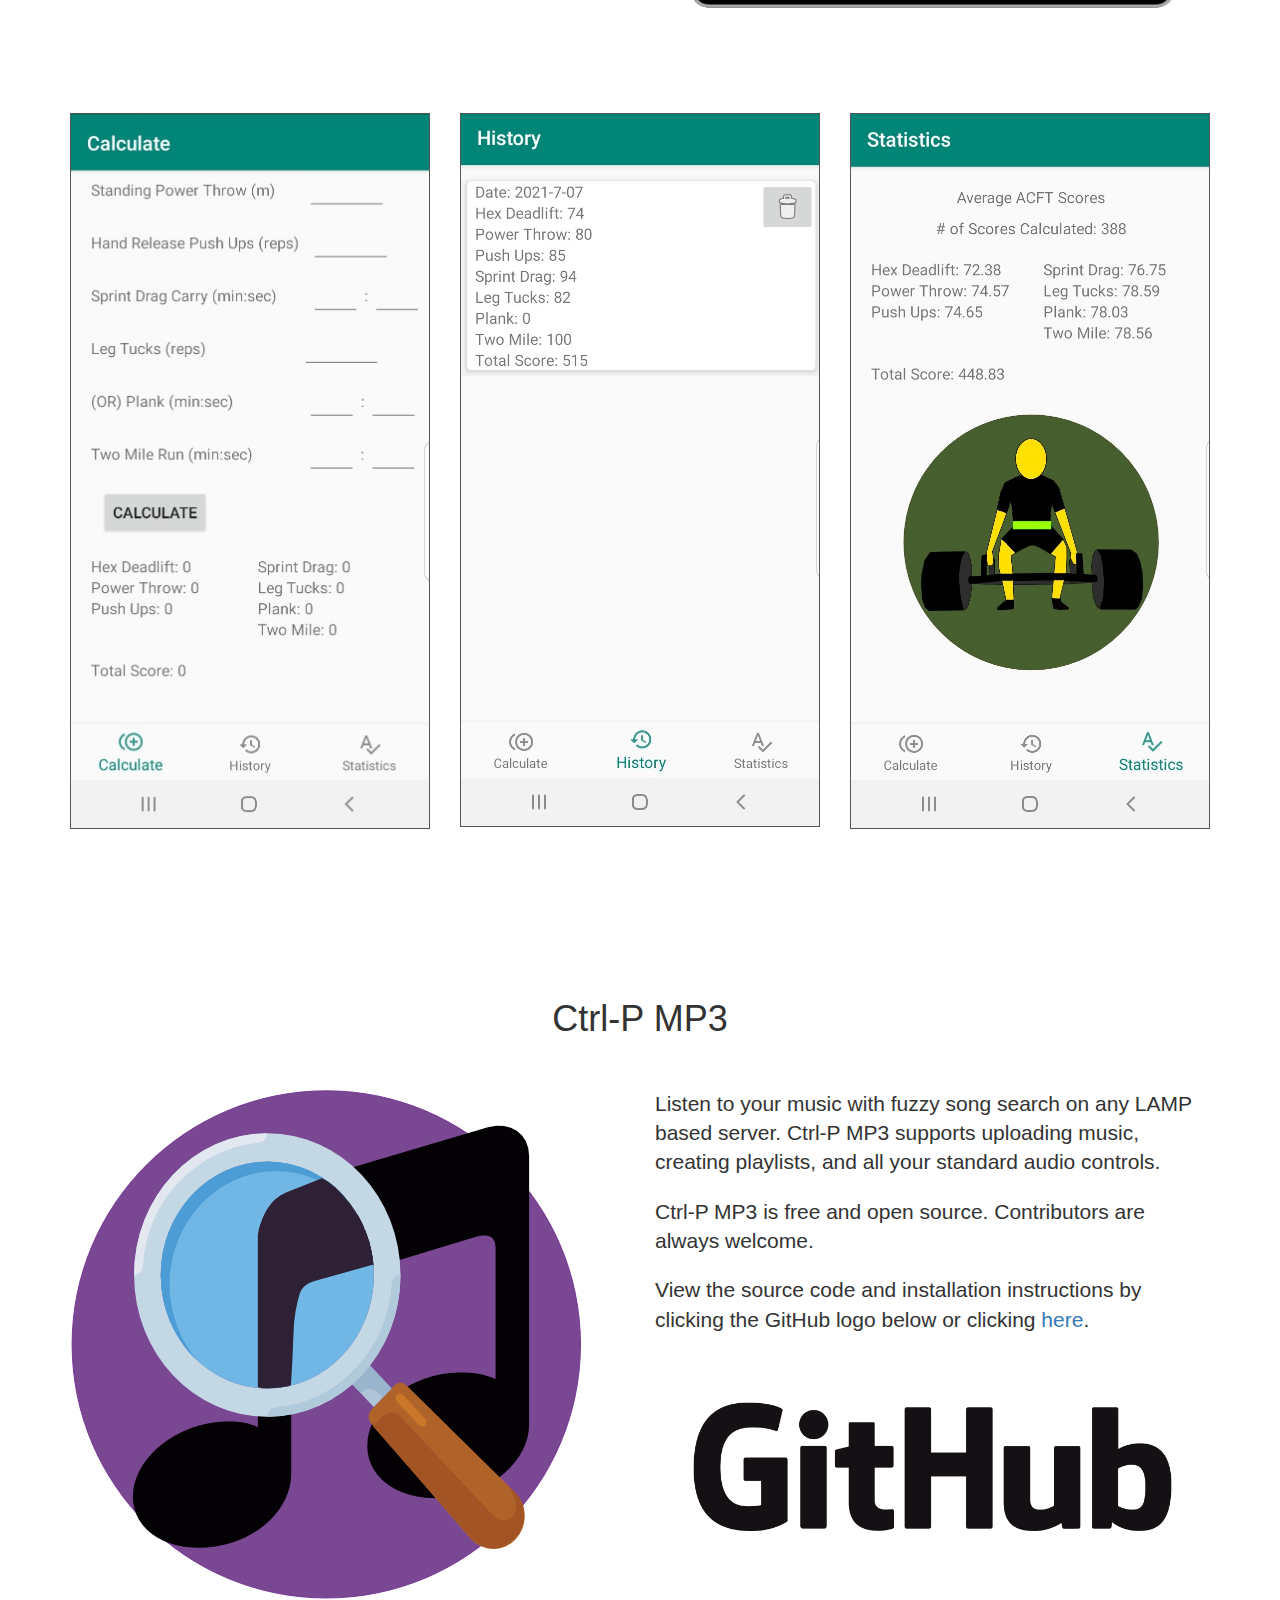
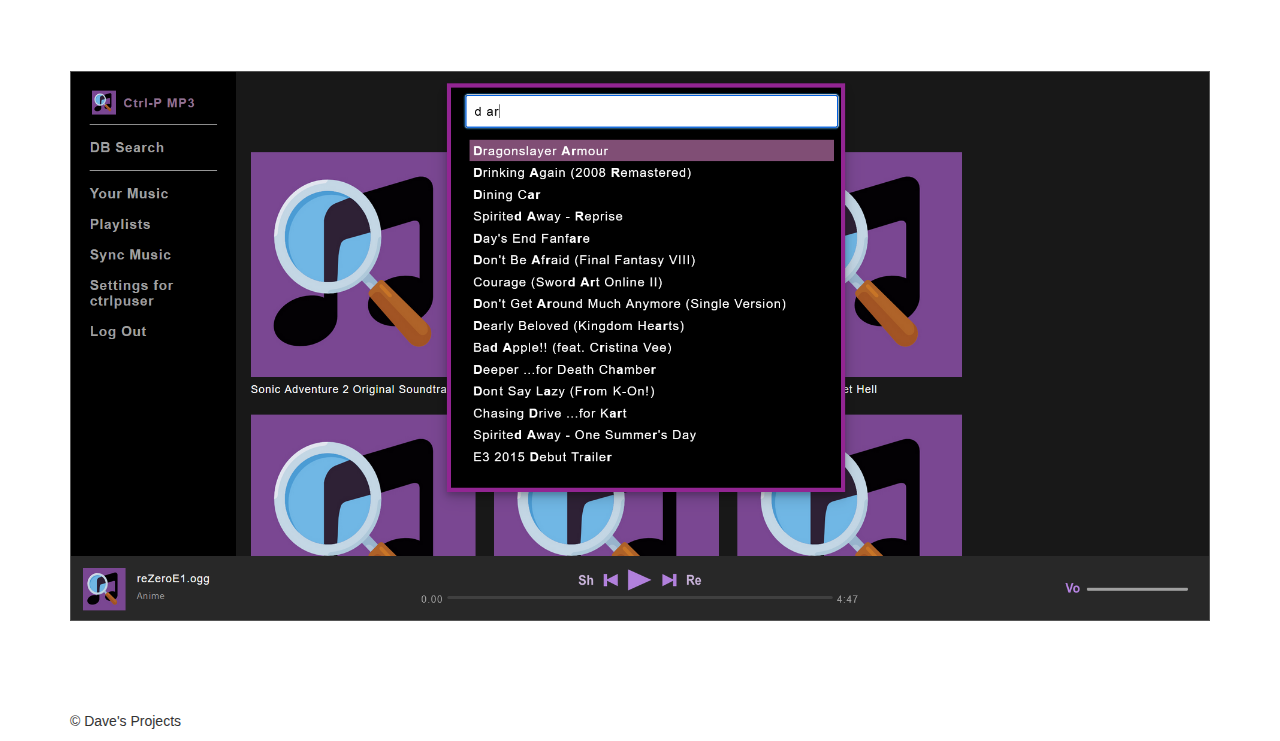
==== commit b0497828: "Added fittest fire row to portfolio website" ====
--- a/index.html
+++ b/index.html
@@ -74,6 +74,31 @@
 
      <div class="container">
 
+      <div class="row">
+        <h1 style="text-align: center" class="whitetext" id="demoid">Fittest Fire</h1>
+        <br><br>
+        <div class="col-md-6 addsomemargin">
+          <img class="img-responsive addsomeborder" src="images/itchio.jpg">
+        </div>
+    
+        <div class="col-md-6">
+    
+          <p class="lead">Fittest Fire a mobile app and game where you workout to level up. You earn points by logging workouts in the app. These points are then used in the game to level up.</p>
+    
+          <p class="lead">Fittest Fire is a larger project and has its own website which can be visited by clicking 
+          <a href="https://github.com/DaveM7788/ctrlpmp3">here</a> or the image below.
+          </p>
+    
+          <p><a href="https://www.fittestfire.com">
+            <img class="img-responsive" src="images/ff_web.png" style="padding: 1px;">
+          </a>
+          </p>
+    
+        </div>
+      </div>
+    
+      <br><br><br><br><br><br><br><br>
+
        <div class="row">
           <h1 style="text-align: center">To-Do Alarm</h1>
           <br><br>
@@ -235,13 +260,11 @@
   <div class="row">
   <div class="col-md-12 addsomemargin">
     <img class="img-responsive addsomeborder" src="images/ctrlp_screenshot.png">
+  </div>  
   </div>
-</div>
-
-
-
-     </div> <!-- container -->
-
+
+
+  </div> <!-- container -->
 
 
      <br><br> <br> <br>
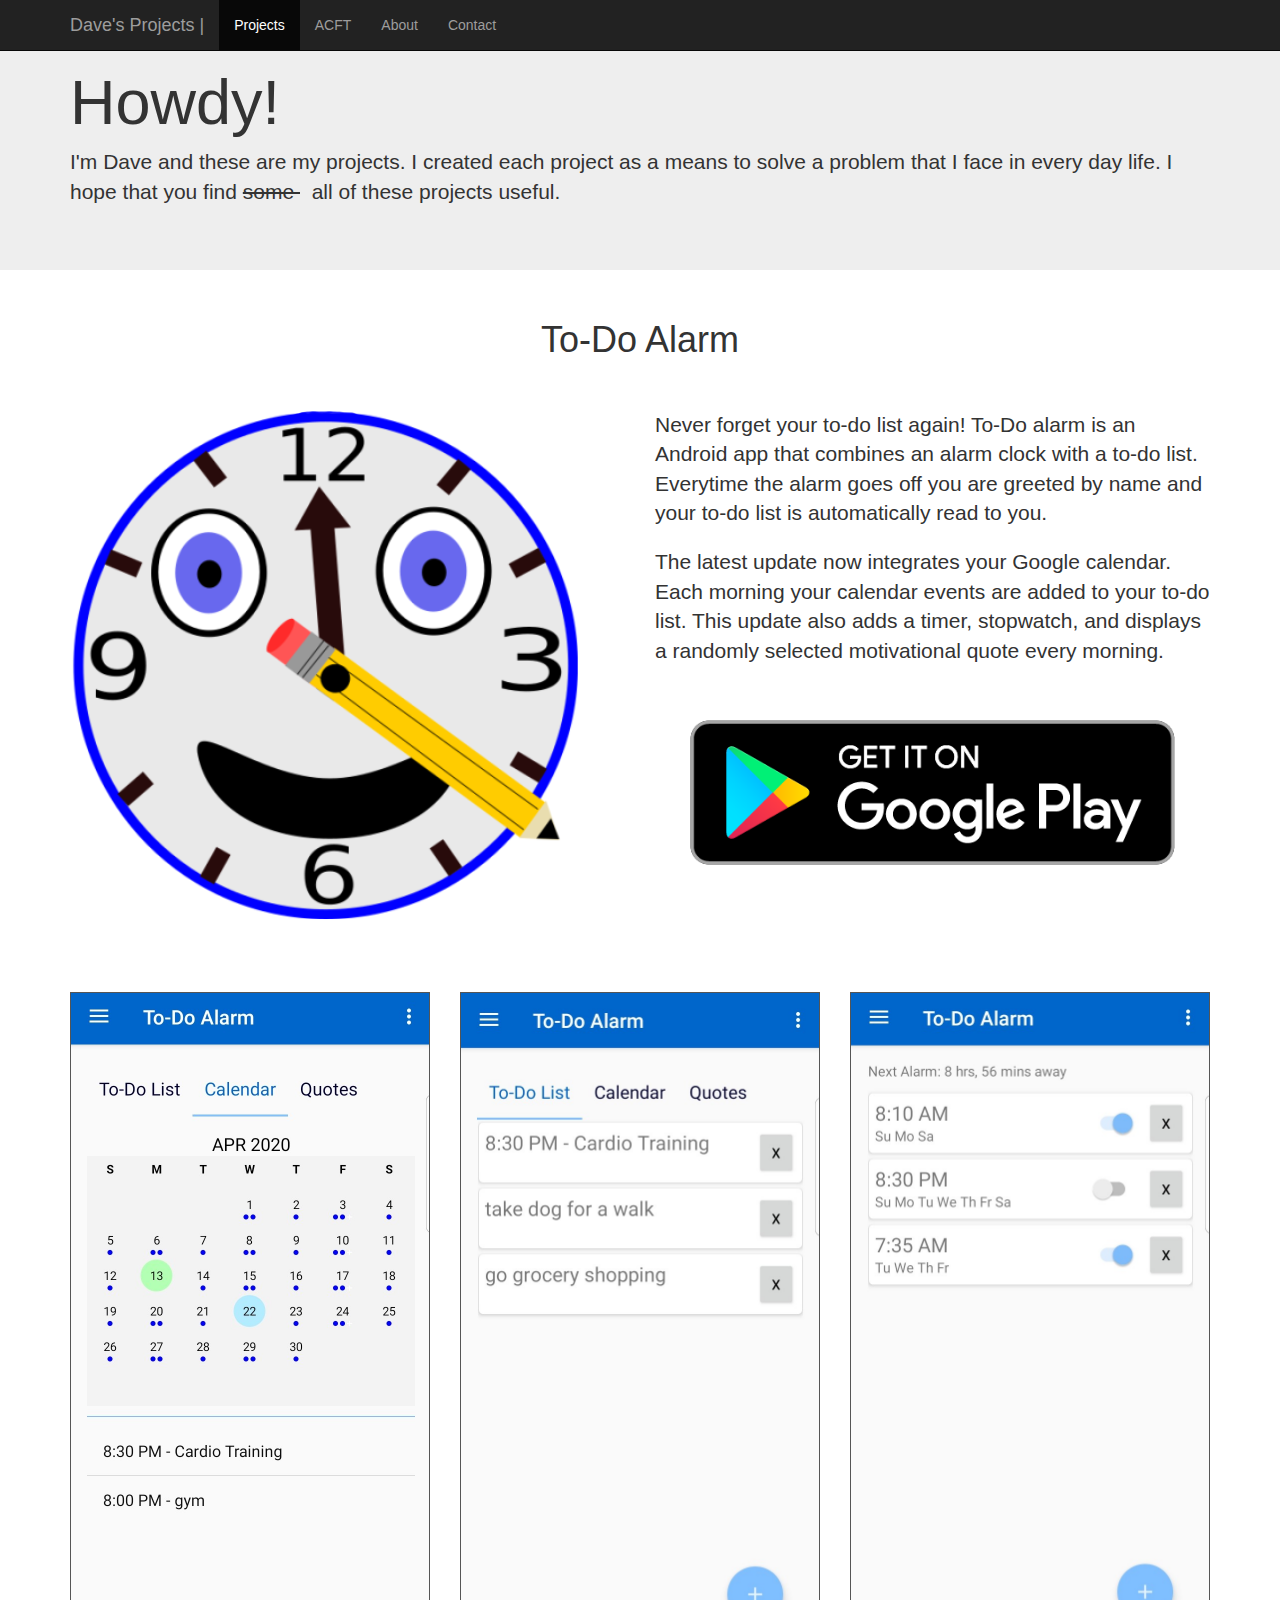
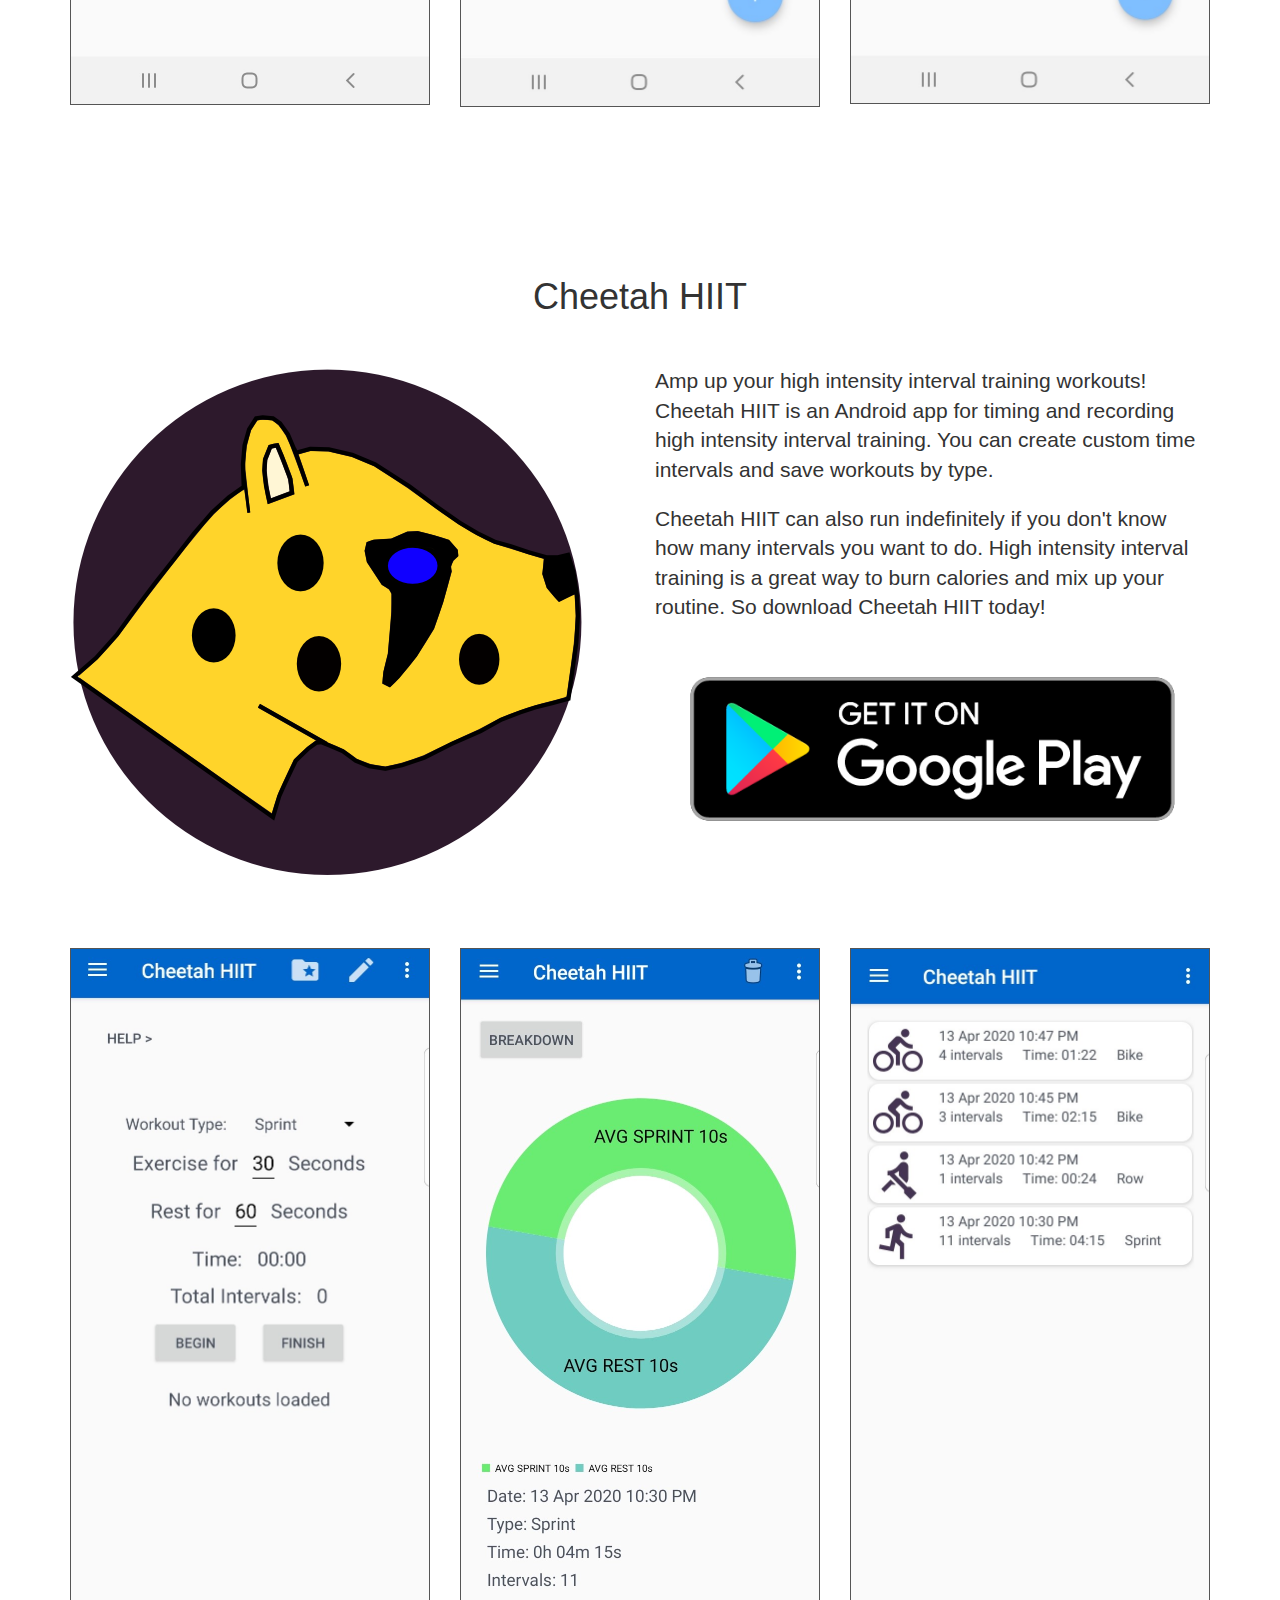
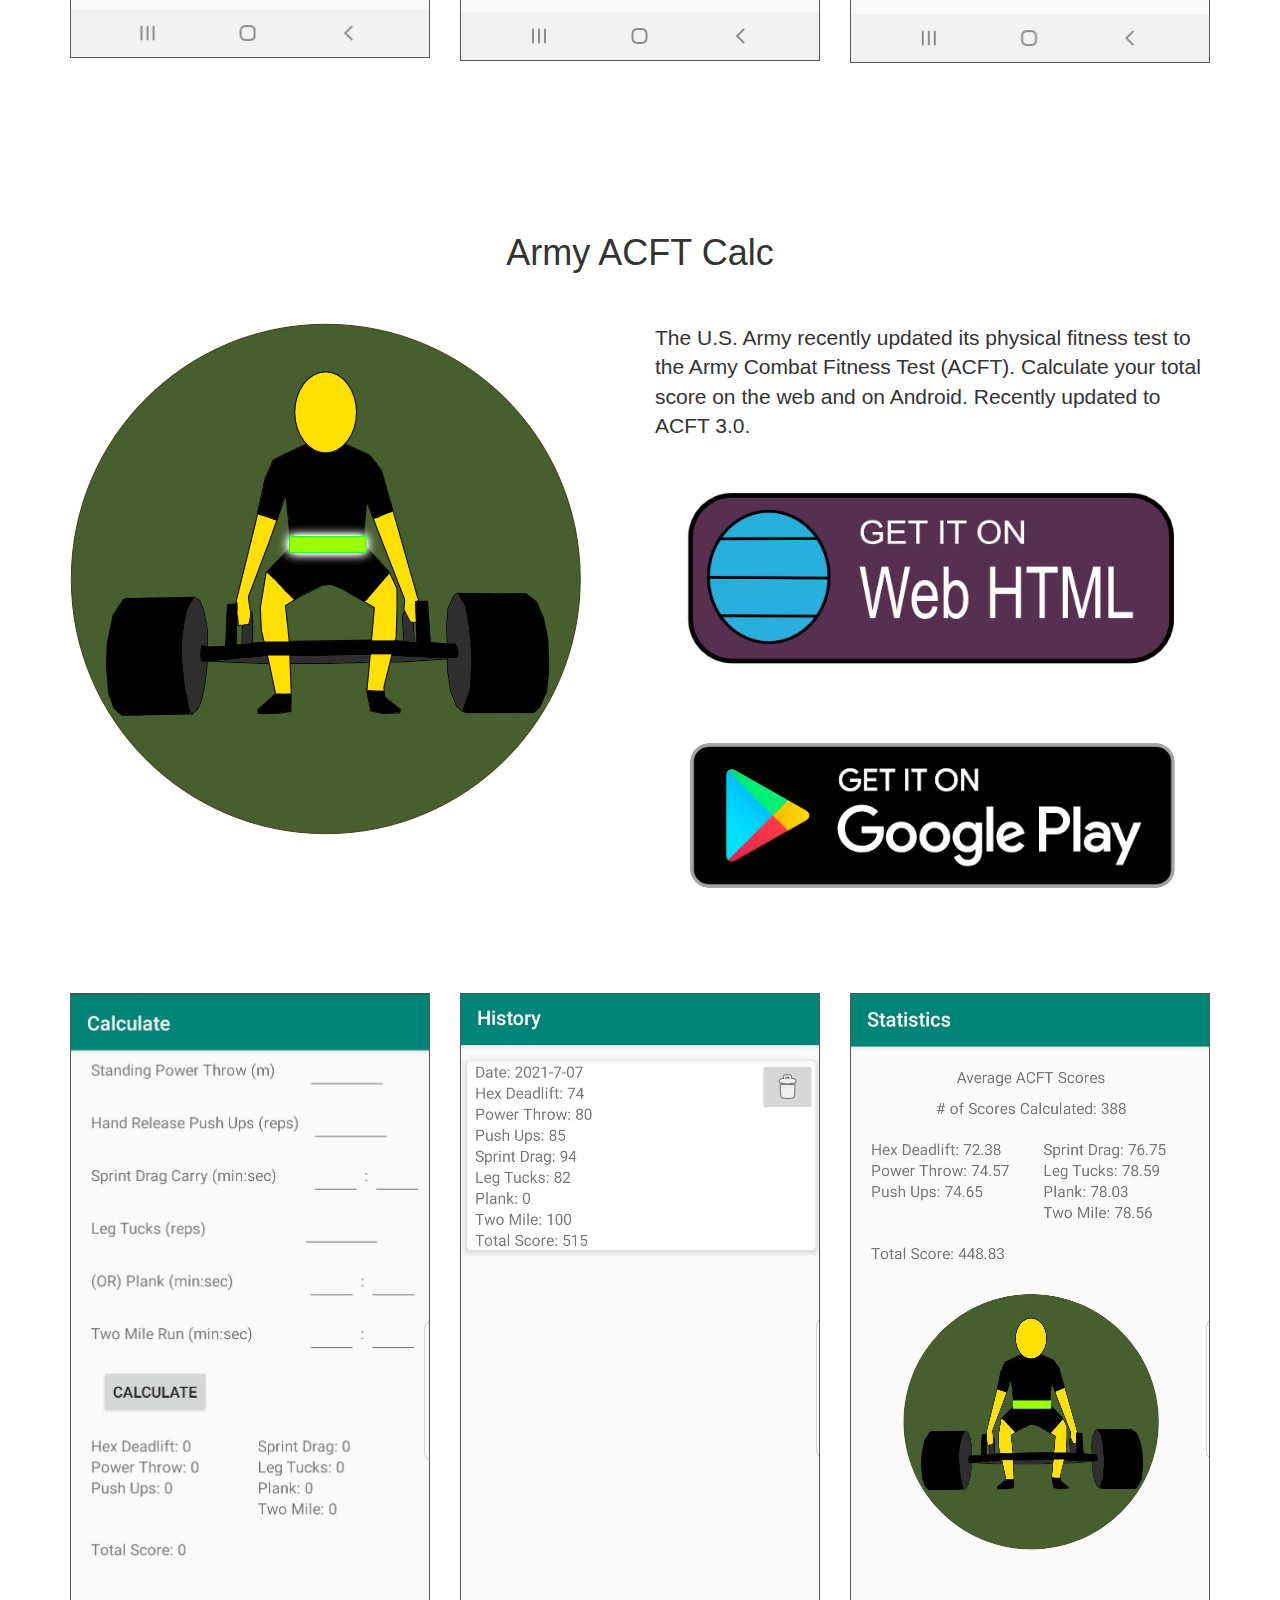
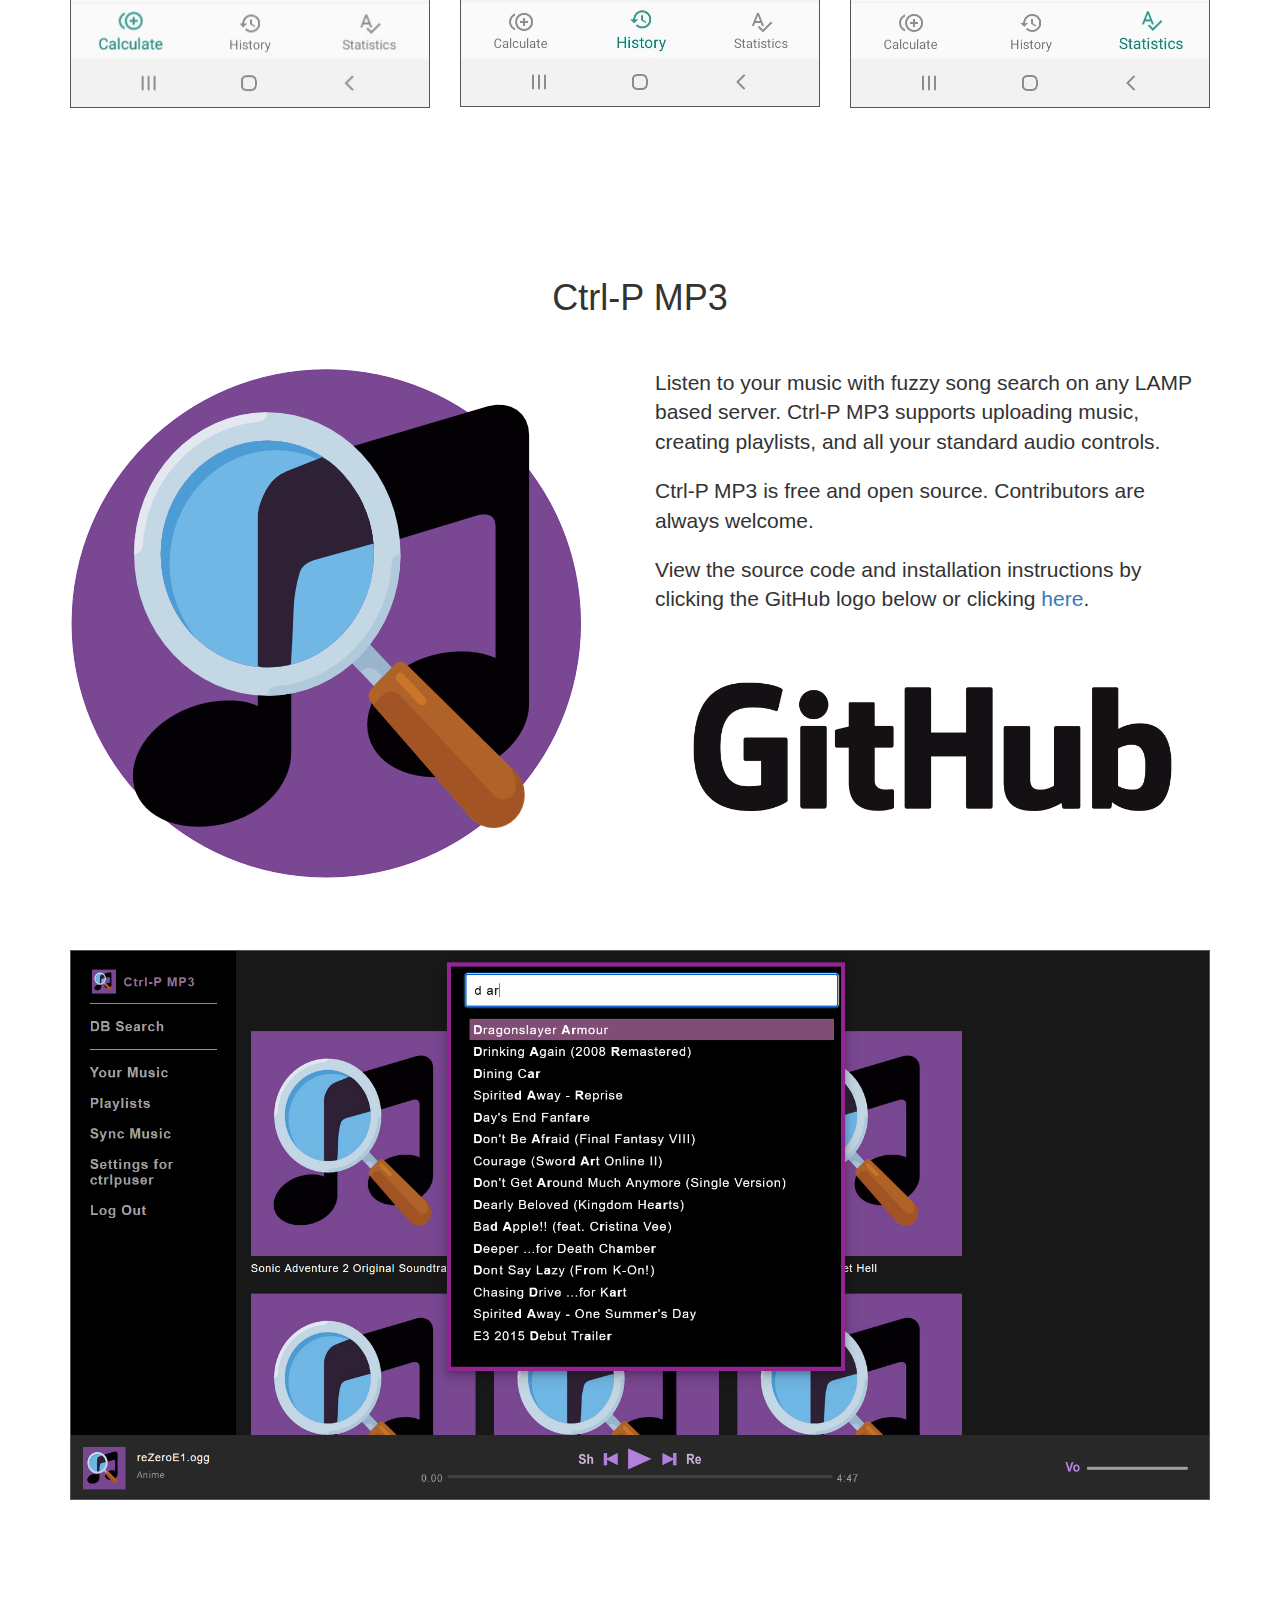
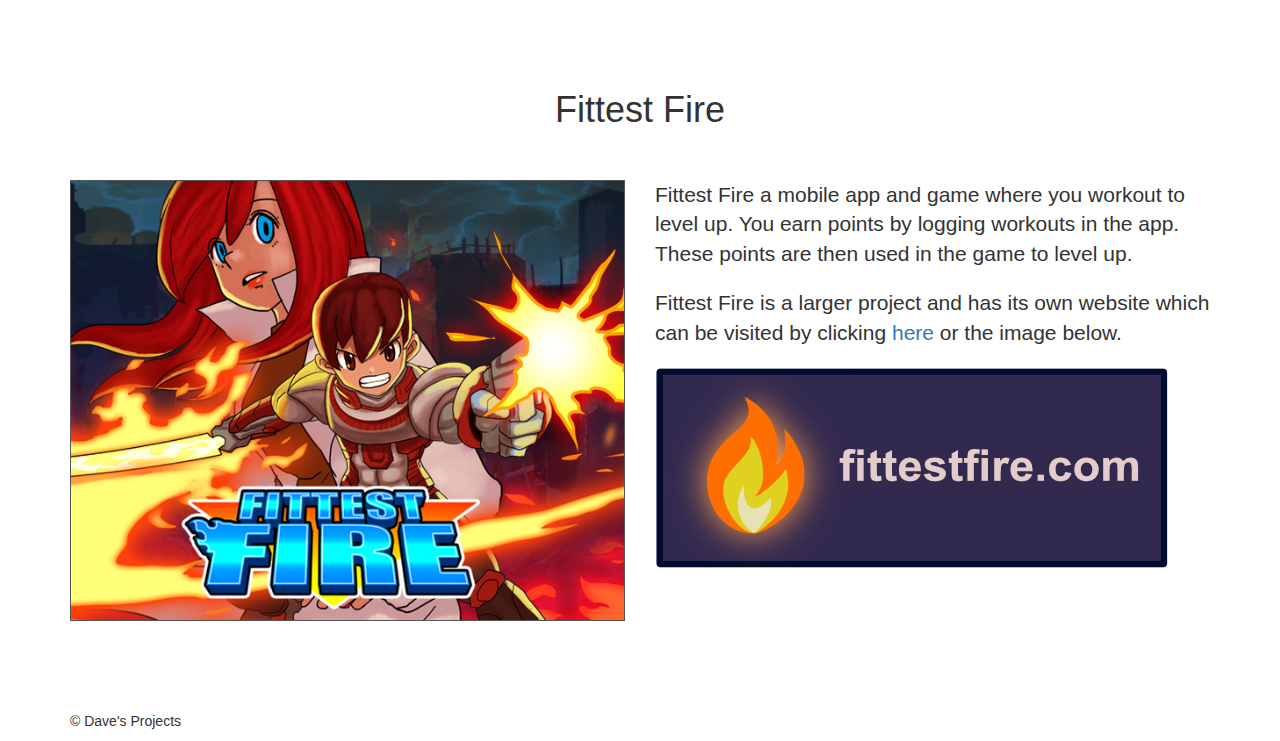
==== commit 1f497397: "reorder bootstrap rows" ====
--- a/index.html
+++ b/index.html
@@ -74,31 +74,6 @@
 
      <div class="container">
 
-      <div class="row">
-        <h1 style="text-align: center" class="whitetext" id="demoid">Fittest Fire</h1>
-        <br><br>
-        <div class="col-md-6 addsomemargin">
-          <img class="img-responsive addsomeborder" src="images/itchio.jpg">
-        </div>
-    
-        <div class="col-md-6">
-    
-          <p class="lead">Fittest Fire a mobile app and game where you workout to level up. You earn points by logging workouts in the app. These points are then used in the game to level up.</p>
-    
-          <p class="lead">Fittest Fire is a larger project and has its own website which can be visited by clicking 
-          <a href="https://github.com/DaveM7788/ctrlpmp3">here</a> or the image below.
-          </p>
-    
-          <p><a href="https://www.fittestfire.com">
-            <img class="img-responsive" src="images/ff_web.png" style="padding: 1px;">
-          </a>
-          </p>
-    
-        </div>
-      </div>
-    
-      <br><br><br><br><br><br><br><br>
-
        <div class="row">
           <h1 style="text-align: center">To-Do Alarm</h1>
           <br><br>
@@ -263,6 +238,31 @@
   </div>  
   </div>
 
+  <br><br><br><br><br><br><br><br>
+
+  <div class="row">
+    <h1 style="text-align: center" class="whitetext" id="demoid">Fittest Fire</h1>
+    <br><br>
+    <div class="col-md-6 addsomemargin">
+      <img class="img-responsive addsomeborder" src="images/itchio.jpg">
+    </div>
+
+    <div class="col-md-6">
+
+      <p class="lead">Fittest Fire a mobile app and game where you workout to level up. You earn points by logging workouts in the app. These points are then used in the game to level up.</p>
+
+      <p class="lead">Fittest Fire is a larger project and has its own website which can be visited by clicking 
+      <a href="https://github.com/DaveM7788/ctrlpmp3">here</a> or the image below.
+      </p>
+
+      <p><a href="https://www.fittestfire.com">
+        <img class="img-responsive" src="images/ff_web.png" style="padding: 1px;">
+      </a>
+      </p>
+
+    </div>
+  </div>
+
 
   </div> <!-- container -->
 
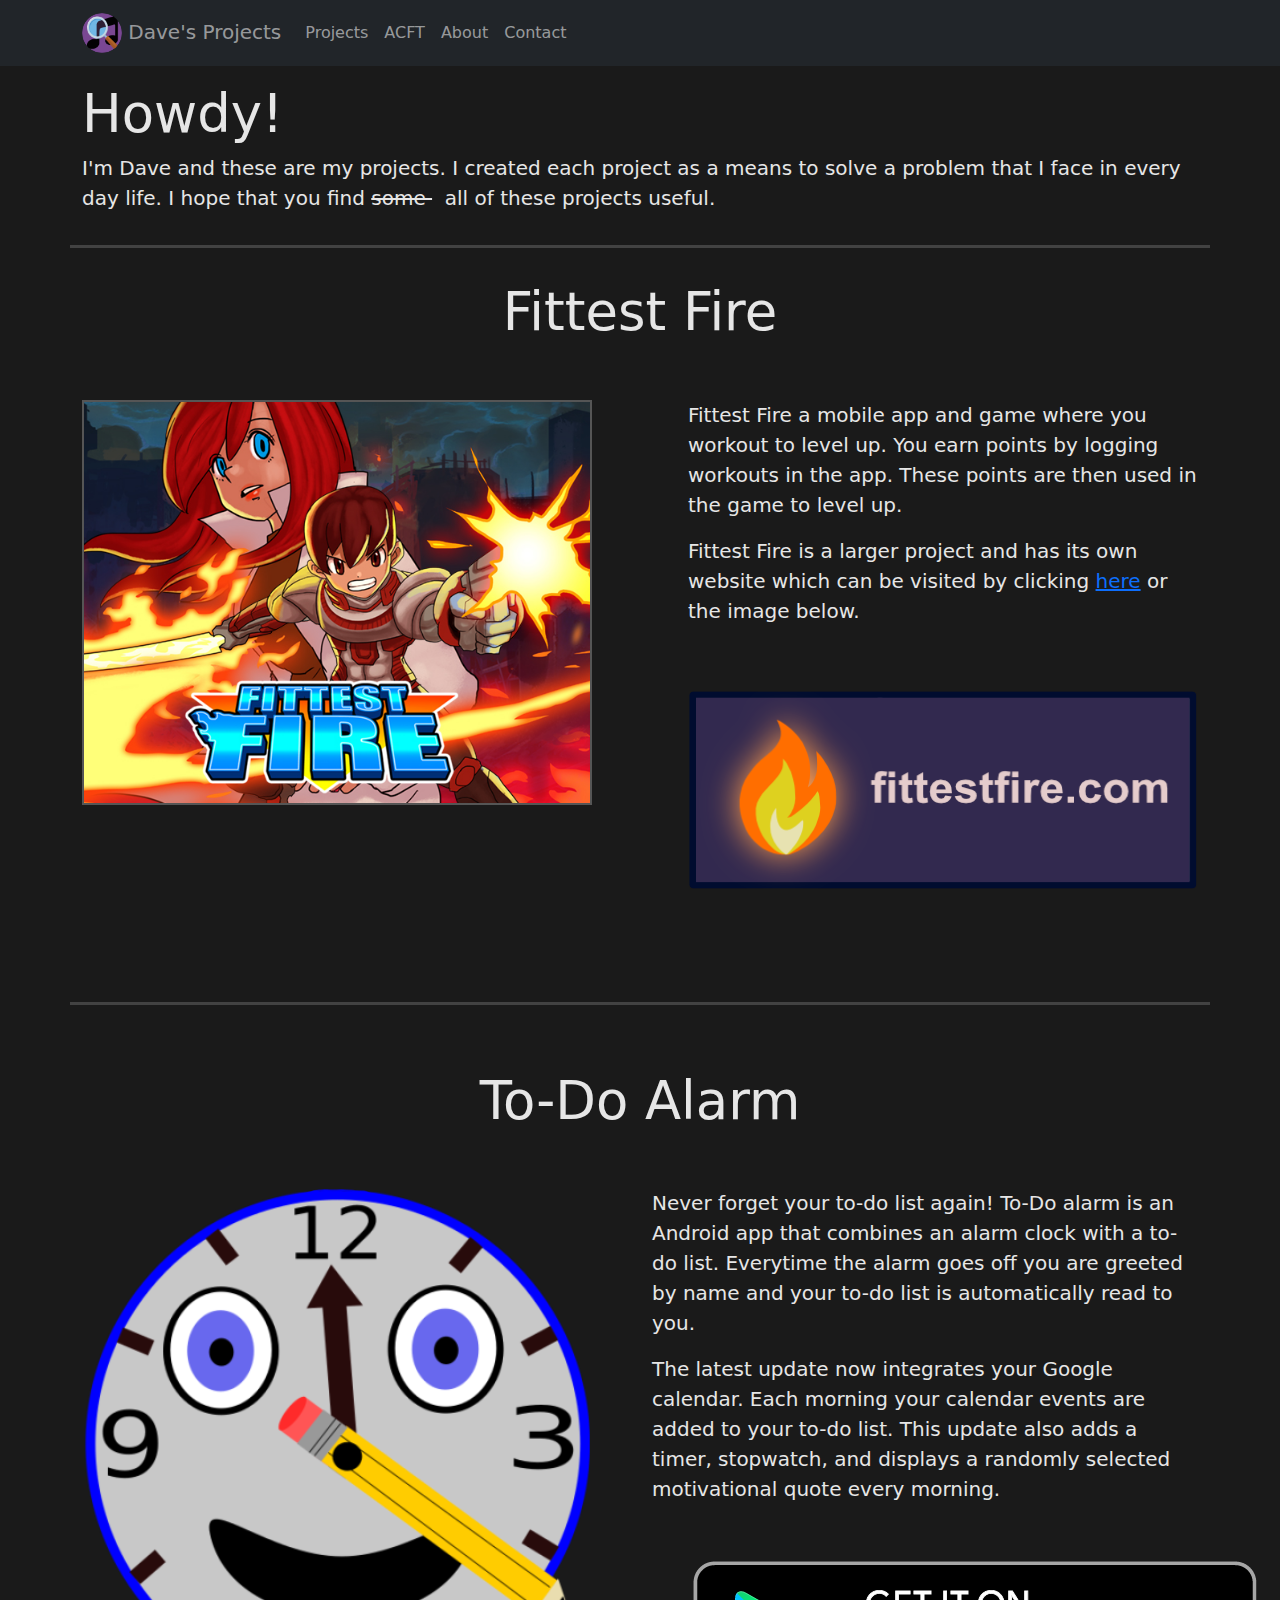
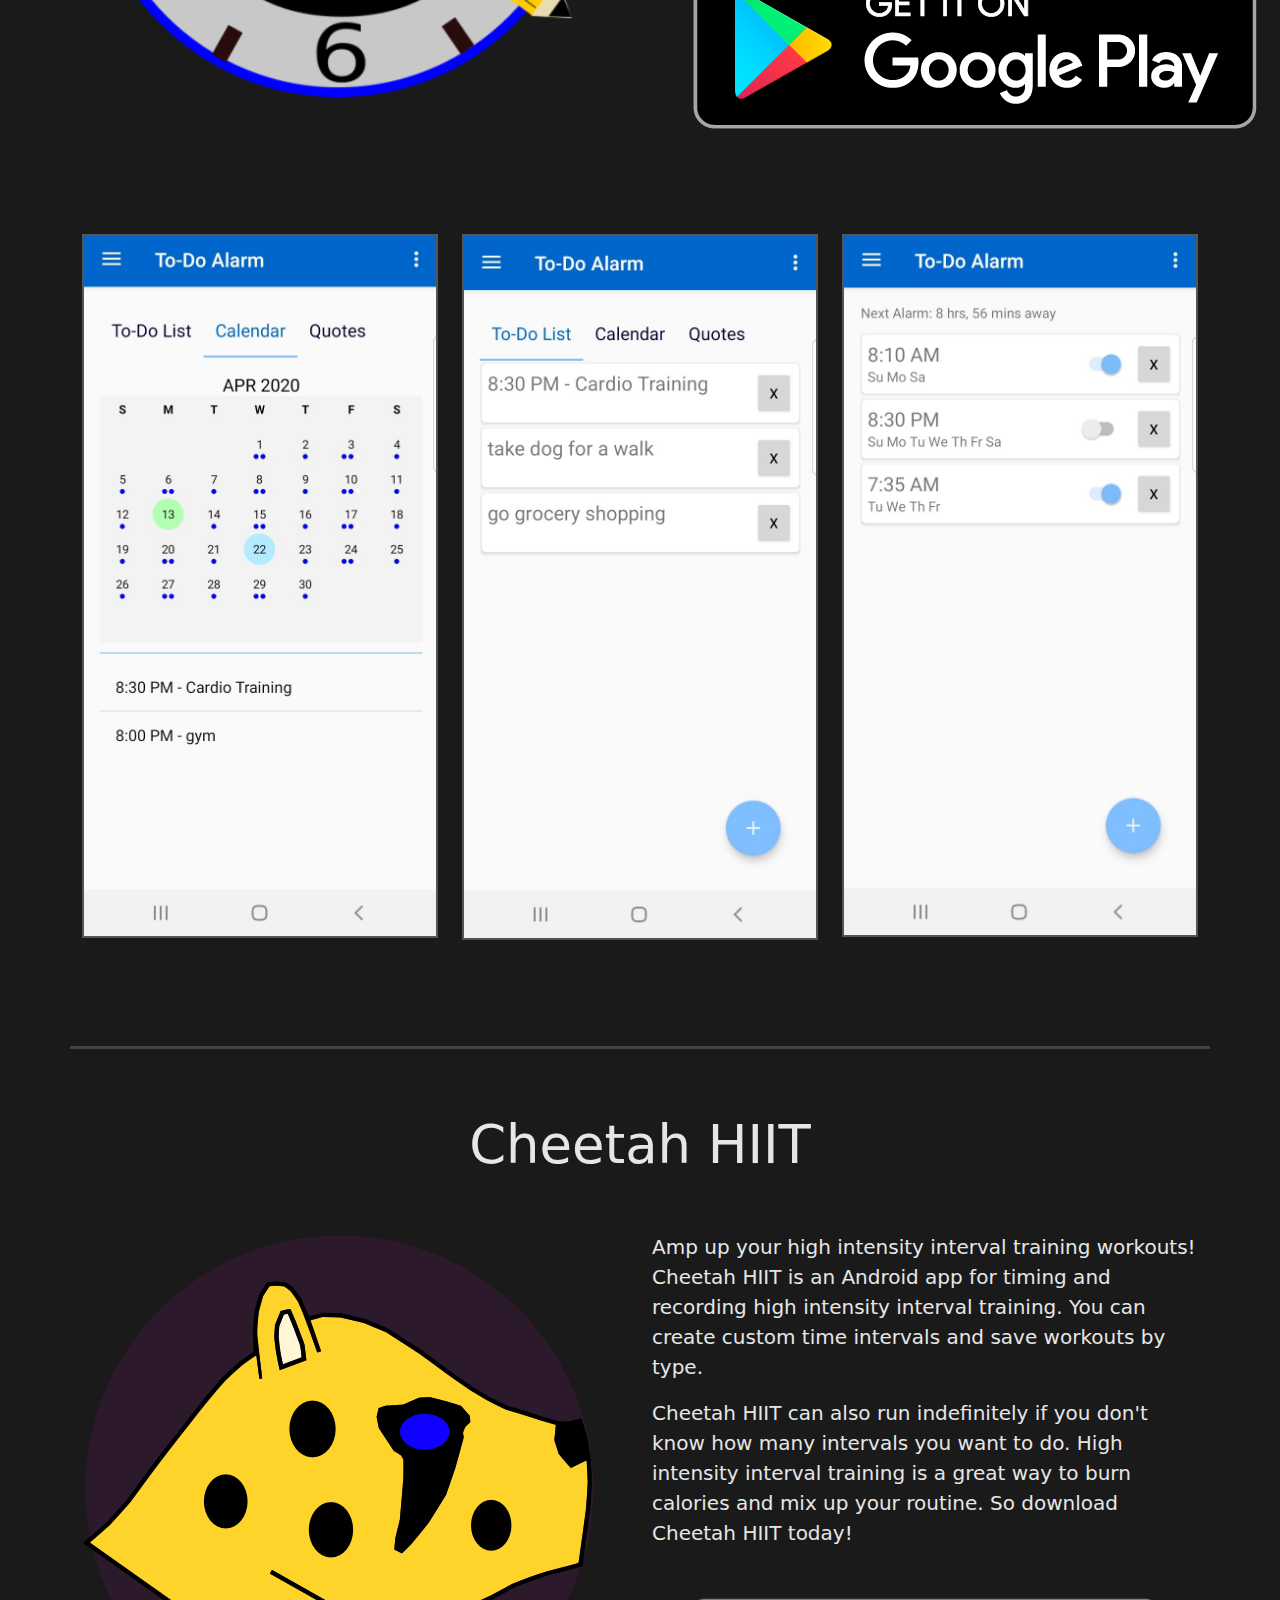
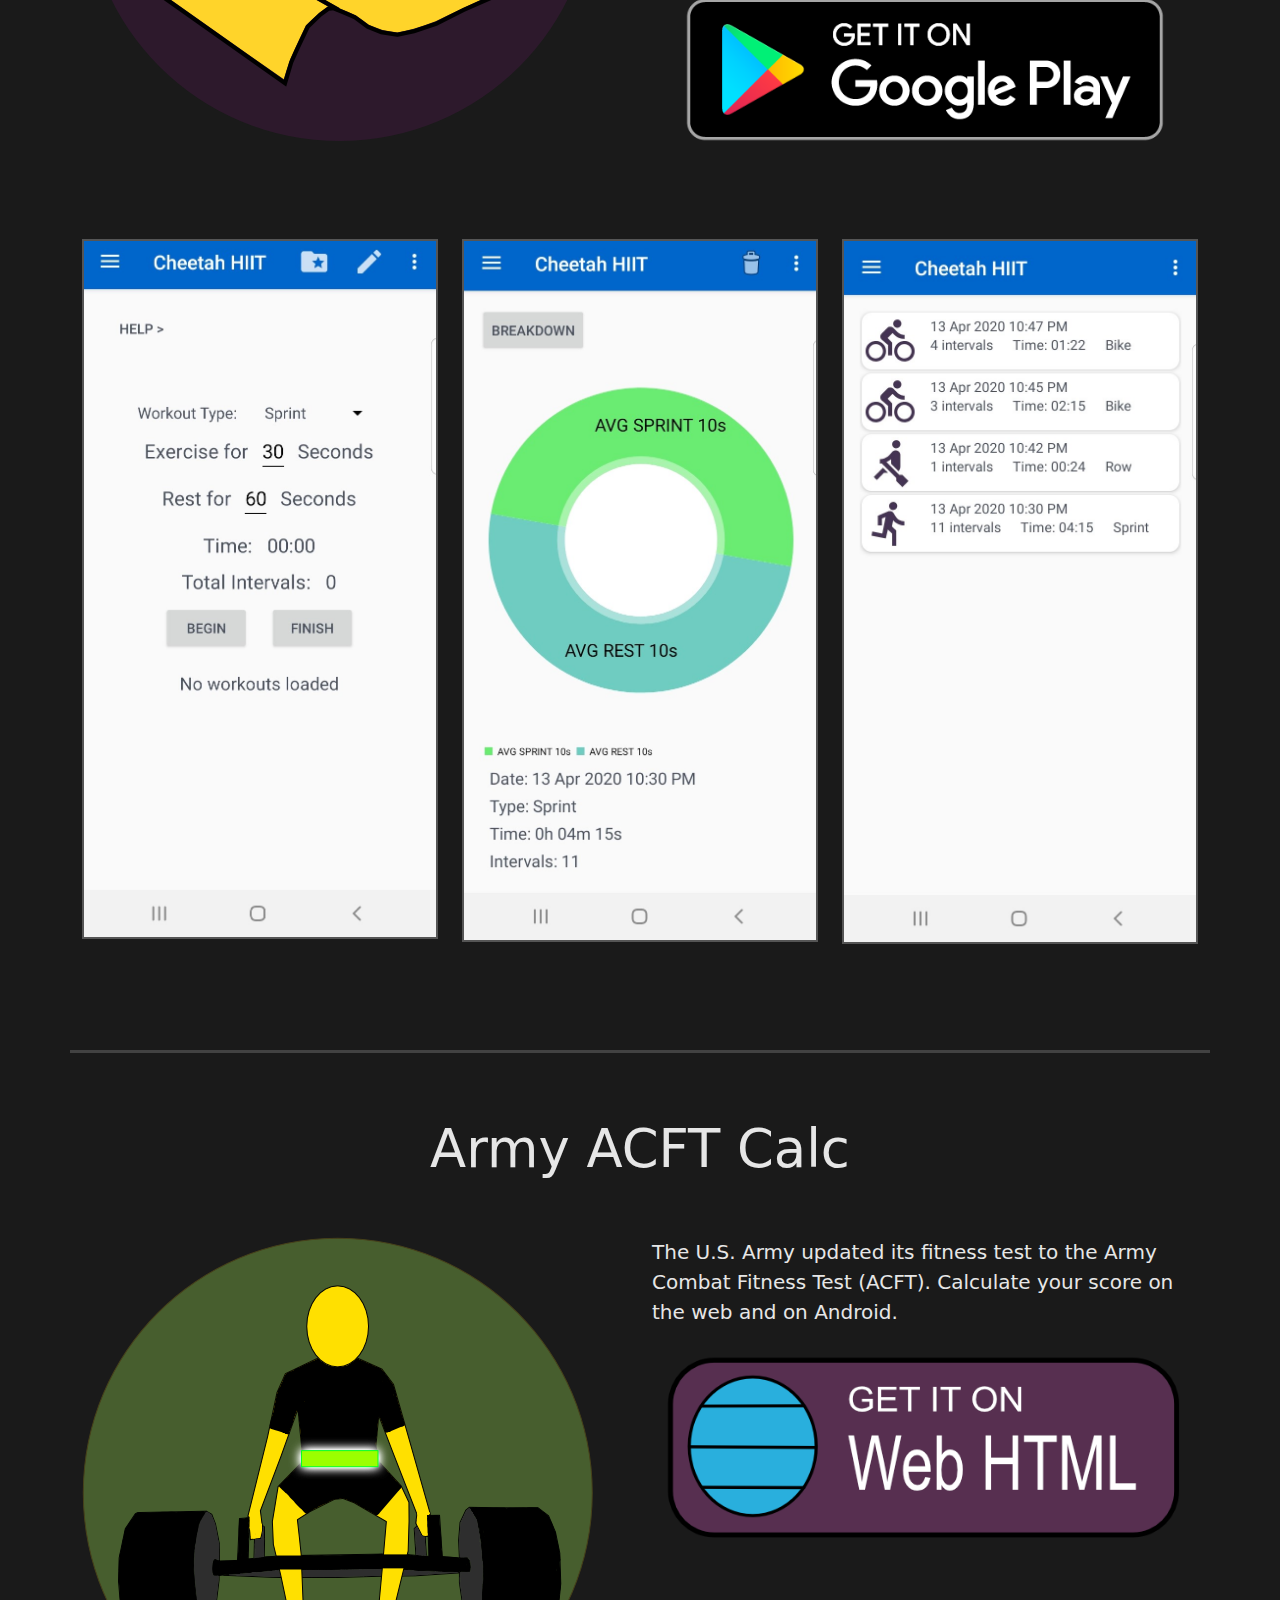
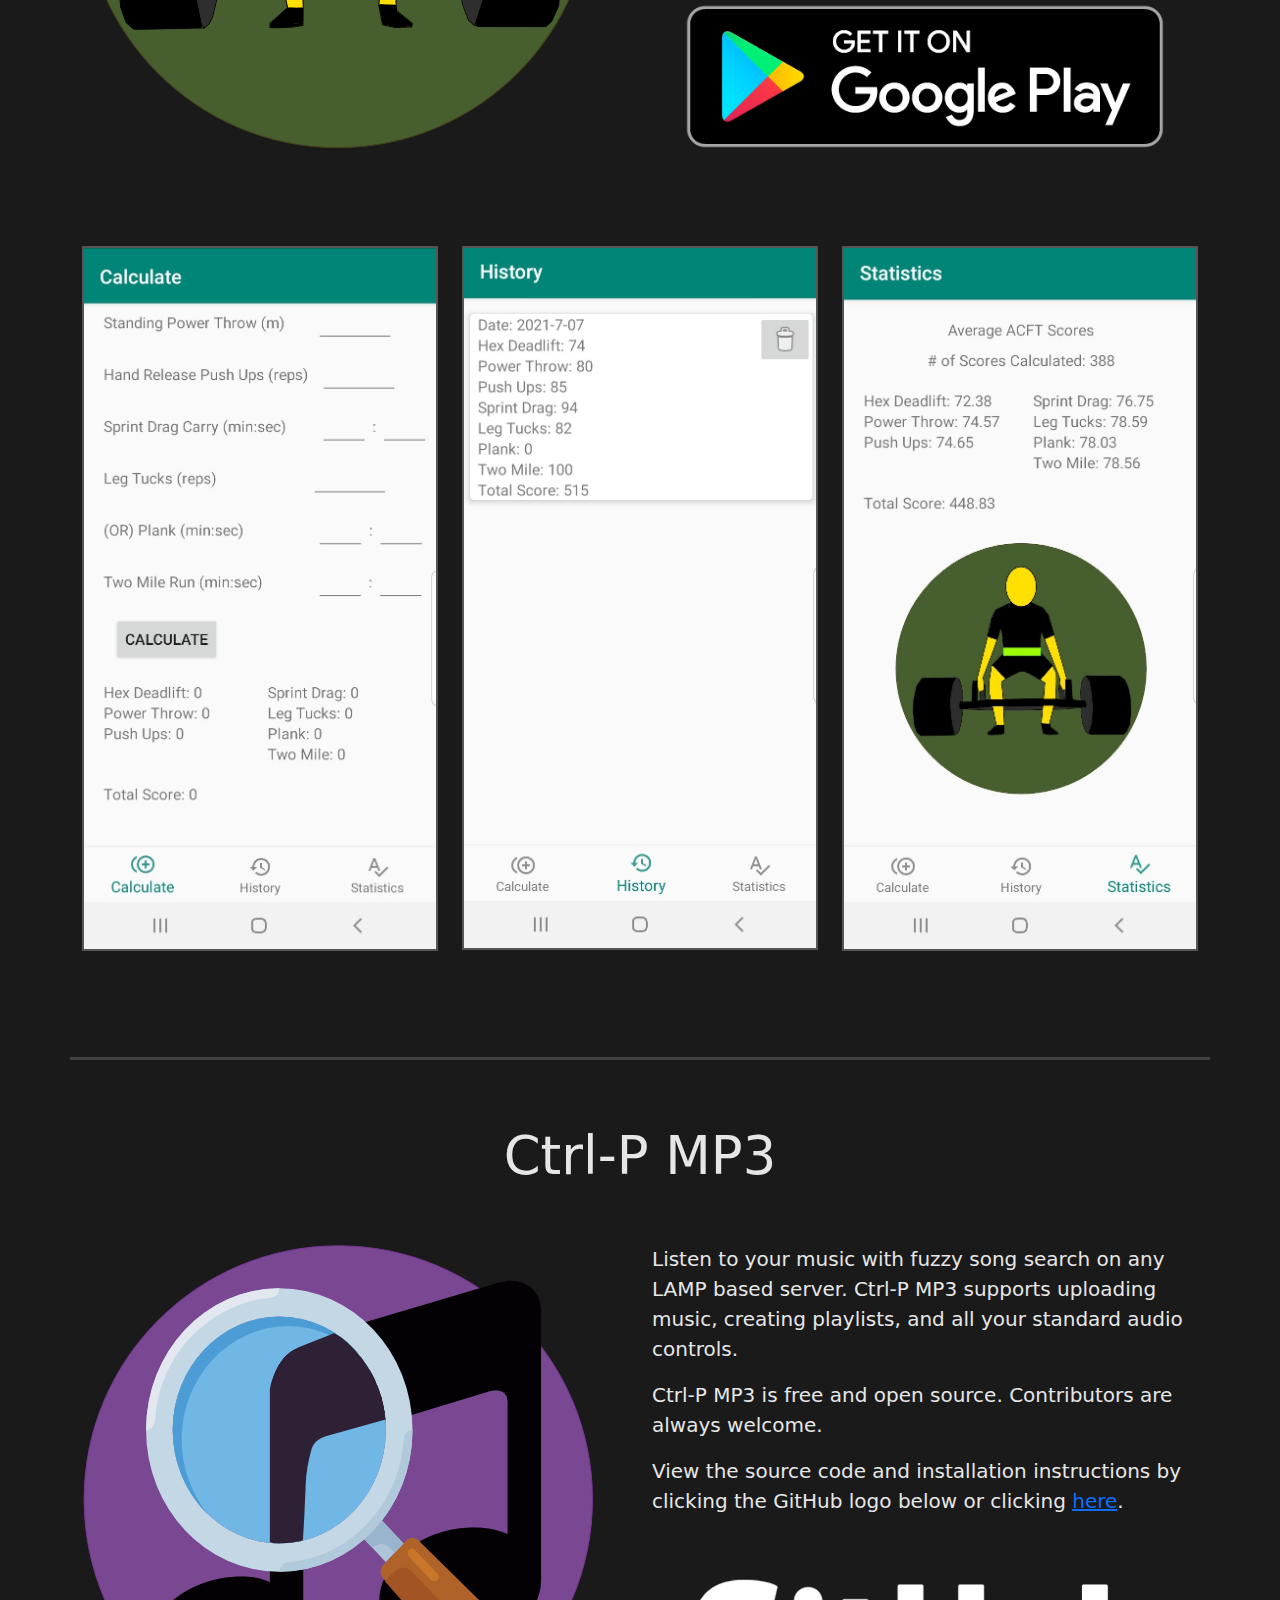
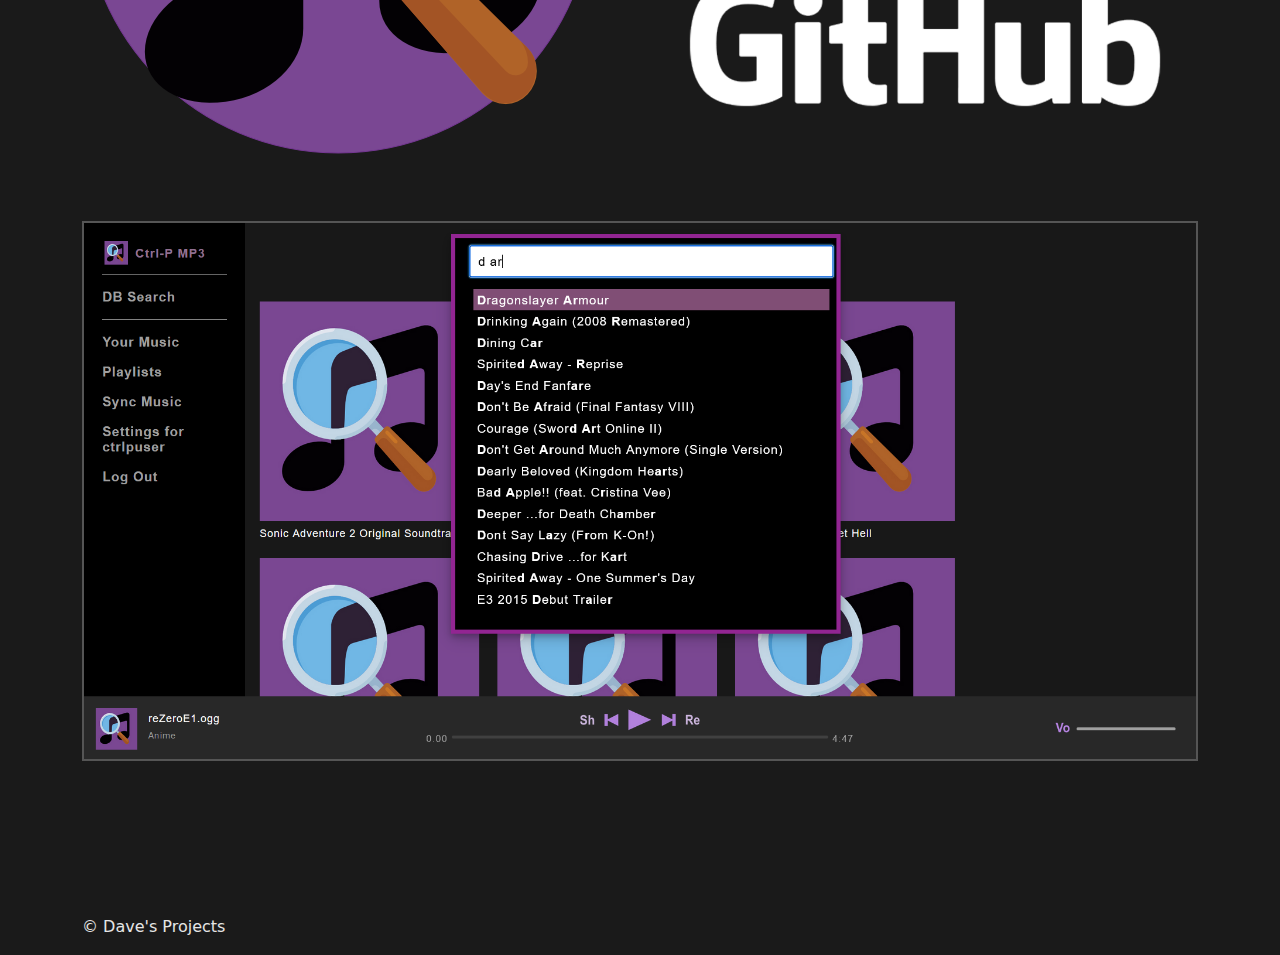
==== commit 5839edfd: "Updating index for my projects page" ====
--- a/index.html
+++ b/index.html
@@ -7,19 +7,16 @@
     <!-- The above 3 meta tags *must* come first in the head; any other head content must come *after* these tags -->
     <meta name="description" content="">
     <meta name="author" content="">
-    <!-- <link rel="icon" href="../../favicon.ico"> Come back to this later-->
+    <!-- <link rel="icon" href="../../favicon.ico"> -->
 
     <title>Dave's Projects - Projects</title>
 
-    <!-- Latest compiled and minified CSS for BootStrap -->
-    <link rel="stylesheet" href="https://maxcdn.bootstrapcdn.com/bootstrap/3.3.7/css/bootstrap.min.css" integrity="sha384-BVYiiSIFeK1dGmJRAkycuHAHRg32OmUcww7on3RYdg4Va+PmSTsz/K68vbdEjh4u" crossorigin="anonymous">
-
-
-    <!-- HTML5 shim and Respond.js for IE8 support of HTML5 elements and media queries -->
-    <!--[if lt IE 9]>
-      <script src="https://oss.maxcdn.com/html5shiv/3.7.3/html5shiv.min.js"></script>
-      <script src="https://oss.maxcdn.com/respond/1.4.2/respond.min.js"></script>
-    <![endif]-->
+    <!-- Latest compiled and minified CSS -->
+    <link href="https://cdn.jsdelivr.net/npm/bootstrap@5.3.2/dist/css/bootstrap.min.css" rel="stylesheet">
+
+    <!-- Latest compiled JavaScript -->
+    <script src="https://cdn.jsdelivr.net/npm/bootstrap@5.3.2/dist/js/bootstrap.bundle.min.js"></script> 
+
     <style type="text/css">
       .col-spaced {
         margin-left: 30px;
@@ -31,61 +28,155 @@
       }
 
       .addsomeborder {
-        border: 1px solid #555;
+        border: 2px solid #555;
+      }
+
+      .darkbg1 {
+        background-color: #1a1a1a;
+      }
+
+      .darkbg2 {
+        background-color: #2c1c1c;
+      }
+
+      .whitetext {
+        color: #e6e6e6;
+      }
+
+      h1 { font-size: 330%; }
+
+      .macfix {
+        font-family: Arial, Helvetica, sans-serif;
+      }
+
+      hr.solid {
+        border-top: 3px solid #bbb;
       }
     </style>
   </head>
 
-  <body>
+  <body class="darkbg1">
 
     <!-- Fixed navbar -->
-    <nav class="navbar navbar-inverse navbar-fixed-top">
-      <div class="container">
-        <div class="navbar-header">
-          <button type="button" class="navbar-toggle collapsed" data-toggle="collapse" data-target="#navbar" aria-expanded="false" aria-controls="navbar">
-            <span class="sr-only">Toggle navigation</span>
-            <span class="icon-bar"></span>
-            <span class="icon-bar"></span>
-            <span class="icon-bar"></span>
-          </button>
-          <a class="navbar-brand" href="#">Dave's Projects | </a>
+    <nav class="navbar navbar-expand-sm bg-dark navbar-dark">
+      <div class="container mt5">
+      
+        <a class="navbar-brand" href="#">
+          <img src="images/controlp.png" alt="Dave's Projects" style="width:40px;" class="rounded-pill">
+          <span class="navbar-text">Dave's Projects</span>
+        </a>
+
+        <button class="navbar-toggler" type="button" data-bs-toggle="collapse" data-bs-target="#navbarSupportedContent" aria-controls="navbarSupportedContent" aria-expanded="false" aria-label="Toggle navigation">
+          <span class="navbar-toggler-icon"></span>
+        </button>
+
+        <div class="collapse navbar-collapse" id="navbarSupportedContent">
+          <ul class="navbar-nav me-auto mb-2 mb-lg-0">
+
+            <li class="nav-item">
+              <a class="nav-link" href="#">Projects</a>
+            </li>
+
+            <li class="nav-item">
+              <a class="nav-link" href="acft.html">ACFT</a>
+            </li>
+
+            <li class="nav-item">
+              <a class="nav-link" href="about.html">About</a>
+            </li>
+
+            <li class="nav-item">
+              <a class="nav-link" href="contact.html">Contact</a>
+            </li>
+
+          </ul>
+
         </div>
-        <div id="navbar" class="navbar-collapse collapse">
-          <ul class="nav navbar-nav">
-            <li class="active"><a href="#">Projects</a></li>
-            <li><a href="acft.html">ACFT</a></li>
-            <li><a href="about.html">About</a></li>
-            <li><a href="contact.html">Contact</a></li>
-          </ul>
-        </div><!--/.nav-collapse -->
-      </div>
-    </nav>
-
-    <!-- Main jumbotron for a primary marketing message or call to action -->
+      </div>
+
+  </nav> 
+
+    <!-- Main jumbotron for a primary marketing message or call to action
     <div class="jumbotron">
       <div class="container">
         <h1>Howdy!</h1>
         <p>I'm Dave and these are my projects.  I created each project as a means to solve a problem that I face in every day life.  I hope that you find
         <del> some </del> &nbsp all of these projects useful. </p>
-        <!-- <p><a class="btn btn-primary btn-lg" href="#" role="button">Search &raquo;</a></p> -->
       </div>
     </div>
-
-
-     <div class="container">
-
-       <div class="row">
-          <h1 style="text-align: center">To-Do Alarm</h1>
-          <br><br>
-         <div class="col-md-6 addsomemargin">
-          <img class="img-responsive" src="images/todo_alarm_png.png">
+  -->
+
+
+     <div class="container mx5">
+
+
+
+      <div class="row pt-3">
+        <h1 class="whitetext">Howdy!</h1>
+        <p class="lead whitetext pb-3">I'm Dave and these are my projects.  I created each project as a means to solve a problem that I face in every day life.  I hope that you find
+        <del> some </del> &nbsp all of these projects useful. </p>
+
+        <hr class="solid">
+
+      </div>
+
+
+
+
+
+
+
+      <div class="row pt-3">
+
+        <h1 style="text-align: center" class="whitetext">Fittest Fire</h1>
+      </div>
+    
+      <div class="row pt-5 pb-5">
+        <div class="col-md-6 pe-5">
+          <img class="img-fluid addsomeborder" src="images/itchio.jpg">
+        </div>
+    
+        <div class="col-md-6 ps-5">
+    
+          <p class="lead whitetext">Fittest Fire a mobile app and game where you workout to level up. You earn points by logging workouts in the app. These points are then used in the game to level up.</p>
+    
+          <p class="lead whitetext pb-5">Fittest Fire is a larger project and has its own website which can be visited by clicking 
+          <a href="https://github.com/DaveM7788/ctrlpmp3">here</a> or the image below.
+          </p>
+    
+          <p><a href="https://www.fittestfire.com">
+            <img class="img-fluid" src="images/ff_web.png" style="padding: 1px;">
+          </a>
+          </p>
+    
+        </div>
+      </div>
+
+
+
+
+
+
+
+
+
+
+      <div class="row pt-5">
+        <hr class="solid pt-5">
+        <h1 style="text-align: center;" class="whitetext">To-Do Alarm</h1>
+      </div>
+
+       <div class="row pt-5">
+          
+         <div class="col-md-6">
+          <img class="img-fluid" src="images/todo_alarm_png.png">
          </div>
 
         <div class="col-md-6">
           
-          <p class="lead">Never forget your to-do list again! To-Do alarm is an Android app that combines an alarm clock with a to-do list. Everytime the alarm goes off you are greeted by name and your to-do list is automatically read to you.</p>
-
-          <p class="lead">
+          <p class="lead whitetext">Never forget your to-do list again! To-Do alarm is an Android app that combines an alarm clock with a to-do list. Everytime the alarm goes off you are greeted by name and your to-do list is automatically read to you.</p>
+
+          <p class="lead whitetext">
           The latest update now integrates your Google calendar. Each morning your calendar events are added to your to-do list. This update also adds a timer,
           stopwatch, and displays a randomly selected motivational quote every morning.</p>
 
@@ -97,171 +188,172 @@
          </div>
        </div>
 
-       <br><br><br>
-
-        <div class="row">
+        <div class="row pt-5 pb-5">
          <div class="col-md-4 addsomemargin">
-          <img class="img-responsive addsomeborder" src="images/todoalarm1.jpg">
+          <img class="img-fluid addsomeborder" src="images/todoalarm1.jpg">
          </div>
 
         <div class="col-md-4 addsomemargin">
-          <img class="img-responsive addsomeborder" src="images/todoalarm2.jpg">
+          <img class="img-fluid addsomeborder" src="images/todoalarm2.jpg">
          </div>
 
         <div class="col-md-4 addsomemargin">
-          <img class="img-responsive addsomeborder" src="images/todoalarm3.jpg">
-         </div>
-       </div>
-
-
-       <br><br><br><br><br><br><br>
-
-        <div class="row">
-          <h1 style="text-align: center">Cheetah HIIT</h1>
-          <br><br>
-         <div class="col-md-6 addsomemargin">
-          <img class="img-responsive" src="images/run_faster_icon_new.png">
+          <img class="img-fluid addsomeborder" src="images/todoalarm3.jpg">
+         </div>
+       </div>
+
+
+
+
+
+
+
+
+
+
+       <div class="row pt-5">
+        <hr class="solid pt-5">
+        <h1 style="text-align: center" class="whitetext">Cheetah HIIT</h1>
+       </div>
+
+        <div class="row pt-5">
+
+         <div class="col-md-6">
+          <img class="img-fluid" src="images/run_faster_icon_new.png">
          </div>
 
         <div class="col-md-6">
           
-          <p class="lead">Amp up your high intensity interval training workouts! Cheetah HIIT is an Android app for timing and recording high intensity interval training. You can create custom time intervals and save workouts by type.</p>
-
-          <p class="lead">
+          <p class="lead whitetext">Amp up your high intensity interval training workouts! Cheetah HIIT is an Android app for timing and recording high intensity interval training. You can create custom time intervals and save workouts by type.</p>
+
+          <p class="lead whitetext">
           Cheetah HIIT can also run indefinitely if you don't know how many intervals you want to do. High intensity interval training is a great way to burn calories
           and mix up your routine. So download Cheetah HIIT today!</p>
 
 
           <p><a href="https://play.google.com/store/apps/details?id=com.davesprojects.runfaster">
-            <img class="img-responsive" src="images/googlePlay.png">
+            <img class="img-fluid" src="images/googlePlay.png">
           </a>
           </p>
          </div>
        </div>
 
-       <br><br><br>
-
-        <div class="row">
+        <div class="row pt-5 pb-5">
           
          <div class="col-md-4 addsomemargin">
-          <img class="img-responsive addsomeborder" src="images/cheetah1.jpg">
+          <img class="img-fluid addsomeborder" src="images/cheetah1.jpg">
          </div>
 
         <div class="col-md-4 addsomemargin">
-          <img class="img-responsive addsomeborder" src="images/cheetah2.jpg">
+          <img class="img-fluid addsomeborder" src="images/cheetah2.jpg">
          </div>
 
         <div class="col-md-4 addsomemargin">
-          <img class="img-responsive addsomeborder" src="images/cheetah3.jpg">
-         </div>
-       </div>
-
-       <br><br><br><br><br><br><br>
-
-
-       <div class="row">
-        <h1 style="text-align: center">Army ACFT Calc</h1>
-        <br><br>
+          <img class="img-fluid addsomeborder" src="images/cheetah3.jpg">
+         </div>
+       </div>
+
+
+
+
+
+
+
+
+      <div class="row pt-5">
+        <hr class="solid pt-5">
+        <h1 style="text-align: center" class="whitetext">Army ACFT Calc</h1>
+      </div>
+
+
+       <div class="row pt-5">
+
        <div class="col-md-6 addsomemargin">
-        <img class="img-responsive" src="images/acft.png">
+        <img class="img-fluid" src="images/acft.png">
        </div>
 
       <div class="col-md-6">
         
-        <p class="lead">The U.S. Army recently updated its physical fitness test to the Army Combat Fitness Test (ACFT). Calculate your total score on the web 
-        and on Android. Recently updated to ACFT 3.0.</p>
+        <p class="lead whitetext">The U.S. Army updated its fitness test to the Army Combat Fitness Test (ACFT). Calculate your score on the web 
+        and on Android.</p>
 
         <p><a href="acft.html">
-          <img class="img-responsive" src="images/getItOnWeb.png" style="padding: 18px;">
+          <img class="img-fluid" src="images/getItOnWeb.png" style="padding: 0px;">
         </a>
         </p>
         <p><a href="https://play.google.com/store/apps/details?id=com.davesprojects.acftcalc">
-          <img class="img-responsive" src="images/googlePlay.png">
+          <img class="img-fluid" src="images/googlePlay.png">
         </a>
         </p>
        </div>
      </div>
 
-     <br><br><br>
-
-      <div class="row">
+
+      <div class="row pt-5 pb-5">
        <div class="col-md-4 addsomemargin">
-        <img class="img-responsive addsomeborder" src="images/acft_calc_calc.jpg">
+        <img class="img-fluid addsomeborder" src="images/acft_calc_calc.jpg">
        </div>
 
       <div class="col-md-4 addsomemargin">
-        <img class="img-responsive addsomeborder" src="images/acft_calc_history.jpg">
+        <img class="img-fluid addsomeborder" src="images/acft_calc_history.jpg">
        </div>
 
 
       <div class="col-md-4 addsomemargin">
-        <img class="img-responsive addsomeborder" src="images/acft_calc_stat.jpg">
+        <img class="img-fluid addsomeborder" src="images/acft_calc_stat.jpg">
        </div>
      </div>
 
-     <br><br><br><br><br><br><br>
-
-
-     <div class="row">
-      <h1 style="text-align: center">Ctrl-P MP3</h1>
-      <br><br>
+
+
+
+
+
+
+
+
+
+     <div class="row pt-5">
+      <hr class="solid pt-5">
+      <h1 style="text-align: center" class="whitetext">Ctrl-P MP3</h1>
+     </div>
+
+
+     <div class="row pt-5">
     <div class="col-md-6 addsomemargin">
       <img class="img-responsive" src="images/controlp.png">
     </div>
 
     <div class="col-md-6">
       
-      <p class="lead">Listen to your music with fuzzy song search on any LAMP based server. Ctrl-P MP3 supports
+      <p class="lead whitetext">Listen to your music with fuzzy song search on any LAMP based server. Ctrl-P MP3 supports
         uploading music, creating playlists, and all your standard audio controls.
       </p>
 
-      <p class="lead">Ctrl-P MP3 is free and open source. Contributors are always welcome.
+      <p class="lead whitetext">Ctrl-P MP3 is free and open source. Contributors are always welcome.
       </p>
 
-      <p class="lead">View the source code and installation instructions by clicking the GitHub logo below or clicking
+      <p class="lead whitetext">View the source code and installation instructions by clicking the GitHub logo below or clicking
         <a href="https://github.com/DaveM7788/ctrlpmp3">here</a>.
       </p>
 
       <p><a href="https://github.com/DaveM7788/ctrlpmp3">
-        <img class="img-responsive" src="images/GitHub_Logo.png" style="padding: 1px;">
+        <img class="img-fluid" src="images/GitHub_Logo_White.png" style="padding: 1px;">
       </a>
       </p>
 
     </div>
   </div>
 
-  <br><br><br>
-
-  <div class="row">
+
+  <div class="row pt-5 pb-5">
   <div class="col-md-12 addsomemargin">
-    <img class="img-responsive addsomeborder" src="images/ctrlp_screenshot.png">
+    <img class="img-fluid addsomeborder" src="images/ctrlp_screenshot.png">
   </div>  
   </div>
 
-  <br><br><br><br><br><br><br><br>
-
-  <div class="row">
-    <h1 style="text-align: center" class="whitetext" id="demoid">Fittest Fire</h1>
-    <br><br>
-    <div class="col-md-6 addsomemargin">
-      <img class="img-responsive addsomeborder" src="images/itchio.jpg">
-    </div>
-
-    <div class="col-md-6">
-
-      <p class="lead">Fittest Fire a mobile app and game where you workout to level up. You earn points by logging workouts in the app. These points are then used in the game to level up.</p>
-
-      <p class="lead">Fittest Fire is a larger project and has its own website which can be visited by clicking 
-      <a href="https://github.com/DaveM7788/ctrlpmp3">here</a> or the image below.
-      </p>
-
-      <p><a href="https://www.fittestfire.com">
-        <img class="img-responsive" src="images/ff_web.png" style="padding: 1px;">
-      </a>
-      </p>
-
-    </div>
-  </div>
+
+
 
 
   </div> <!-- container -->
@@ -270,16 +362,10 @@
      <br><br> <br> <br>
     <div class="container">
       <footer>
-        <p>&copy; Dave's Projects</p>
+        <p class="whitetext">&copy; Dave's Projects</p>
       </footer>
     </div> <!-- /container -->
 
 
-    <!-- Bootstrap core JavaScript
-    ================================================== -->
-    <!-- Placed at the end of the document so the pages load faster -->
-    <script src="https://ajax.googleapis.com/ajax/libs/jquery/1.12.4/jquery.min.js"></script>
-    <script src="https://maxcdn.bootstrapcdn.com/bootstrap/3.3.7/js/bootstrap.min.js" integrity="sha384-Tc5IQib027qvyjSMfHjOMaLkfuWVxZxUPnCJA7l2mCWNIpG9mGCD8wGNIcPD7Txa" crossorigin="anonymous"></script>
-
   </body>
 </html>
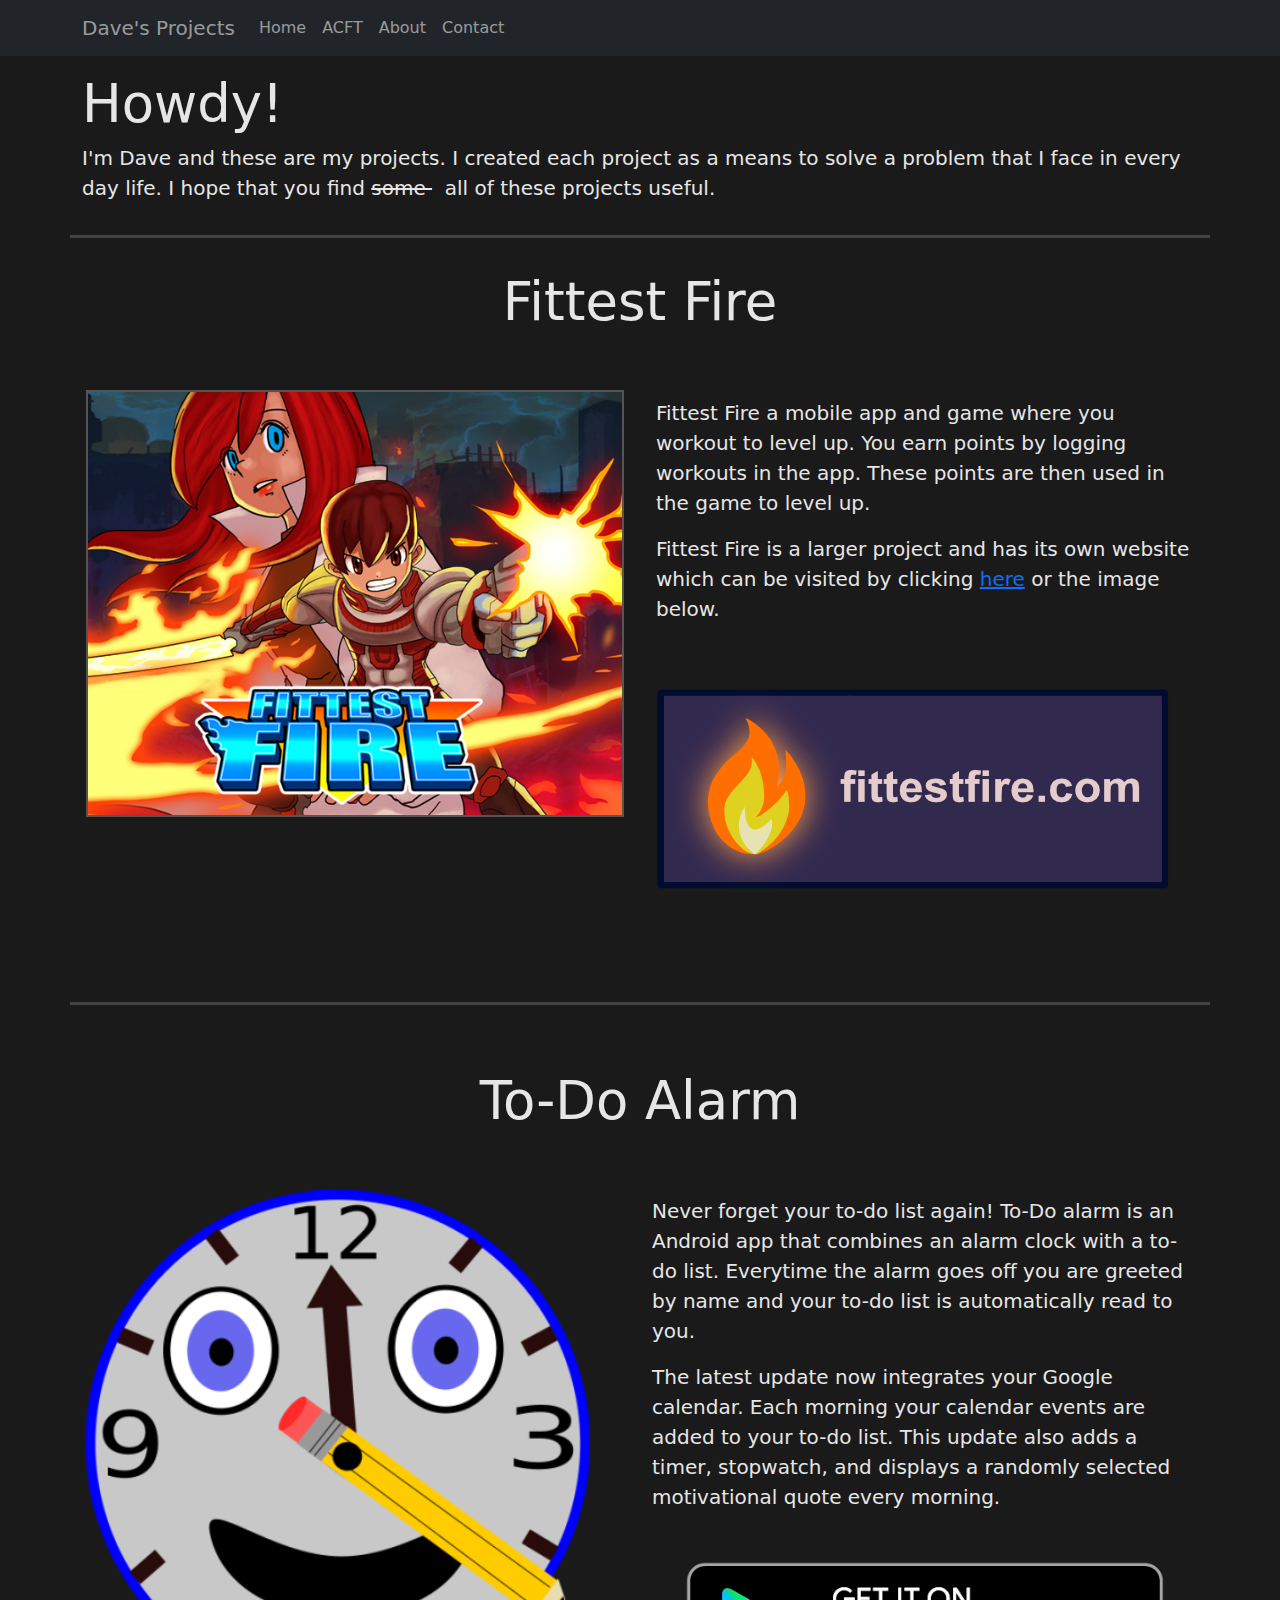
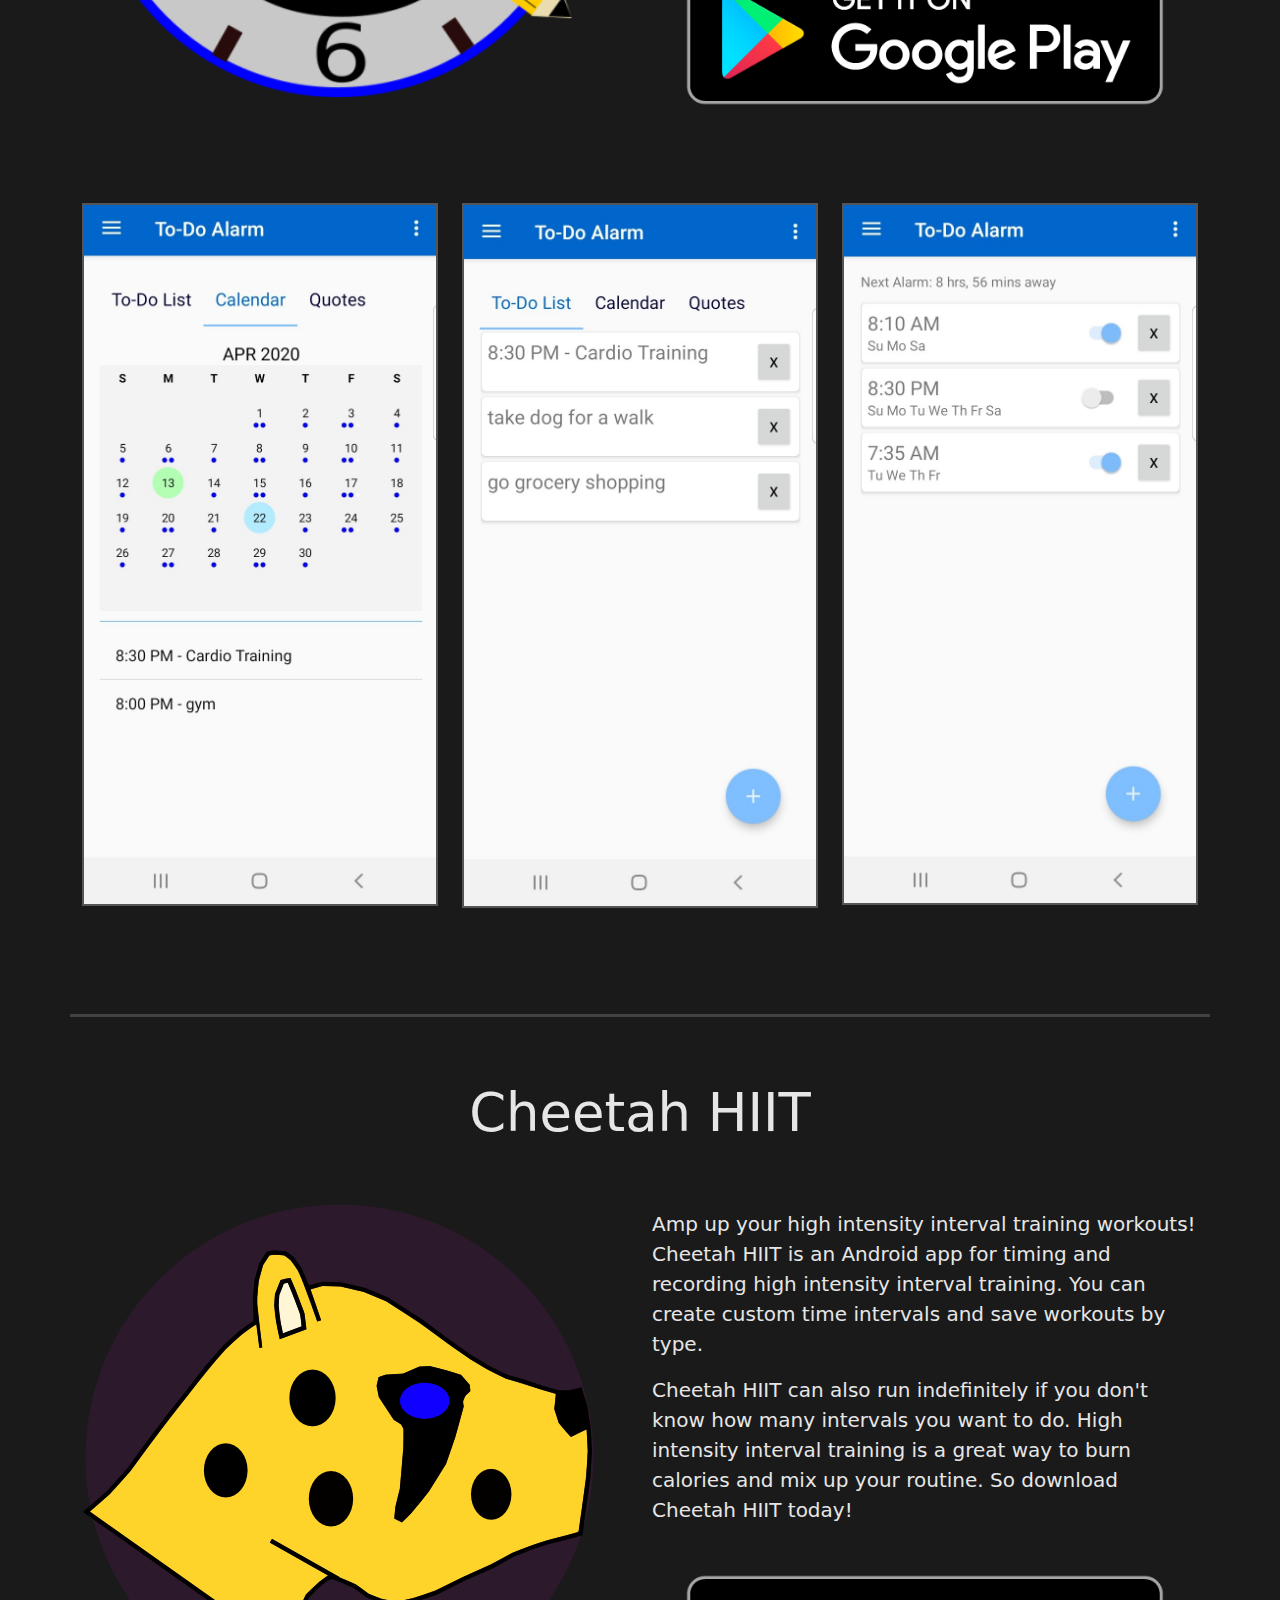
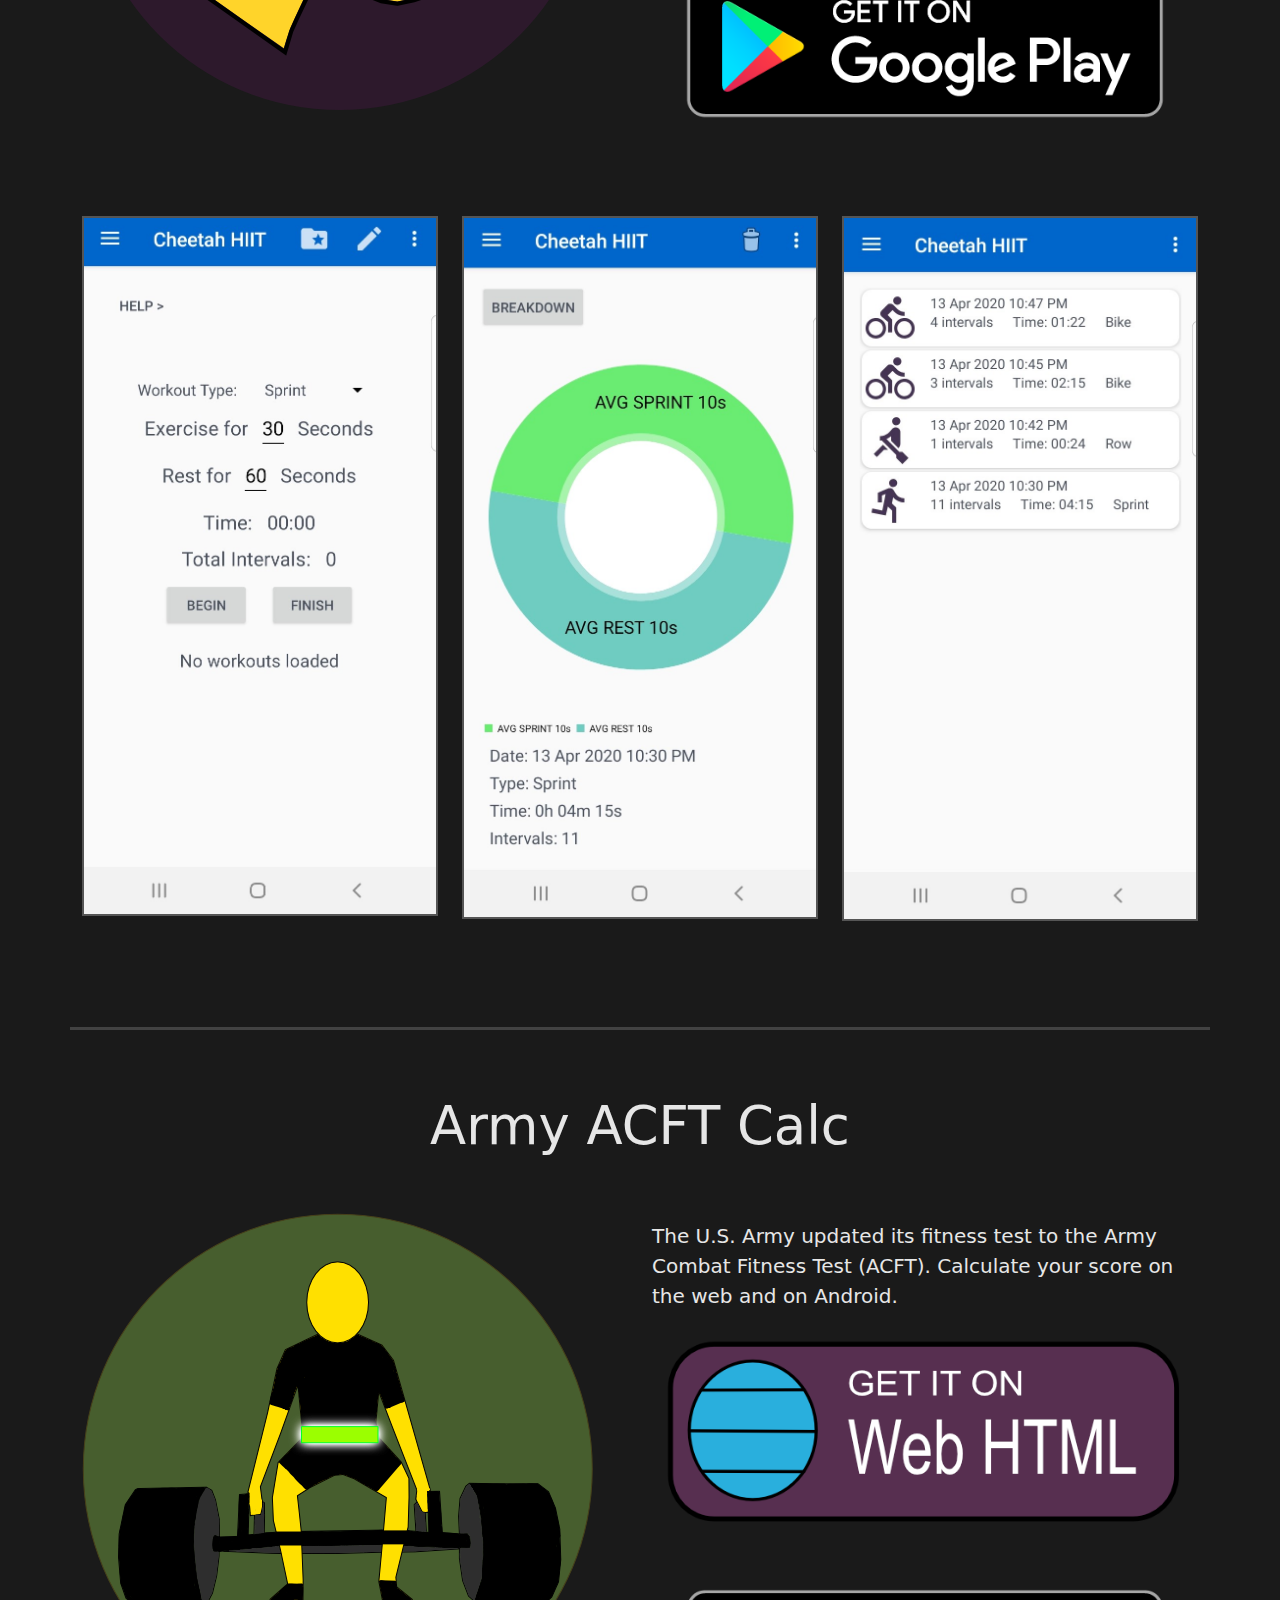
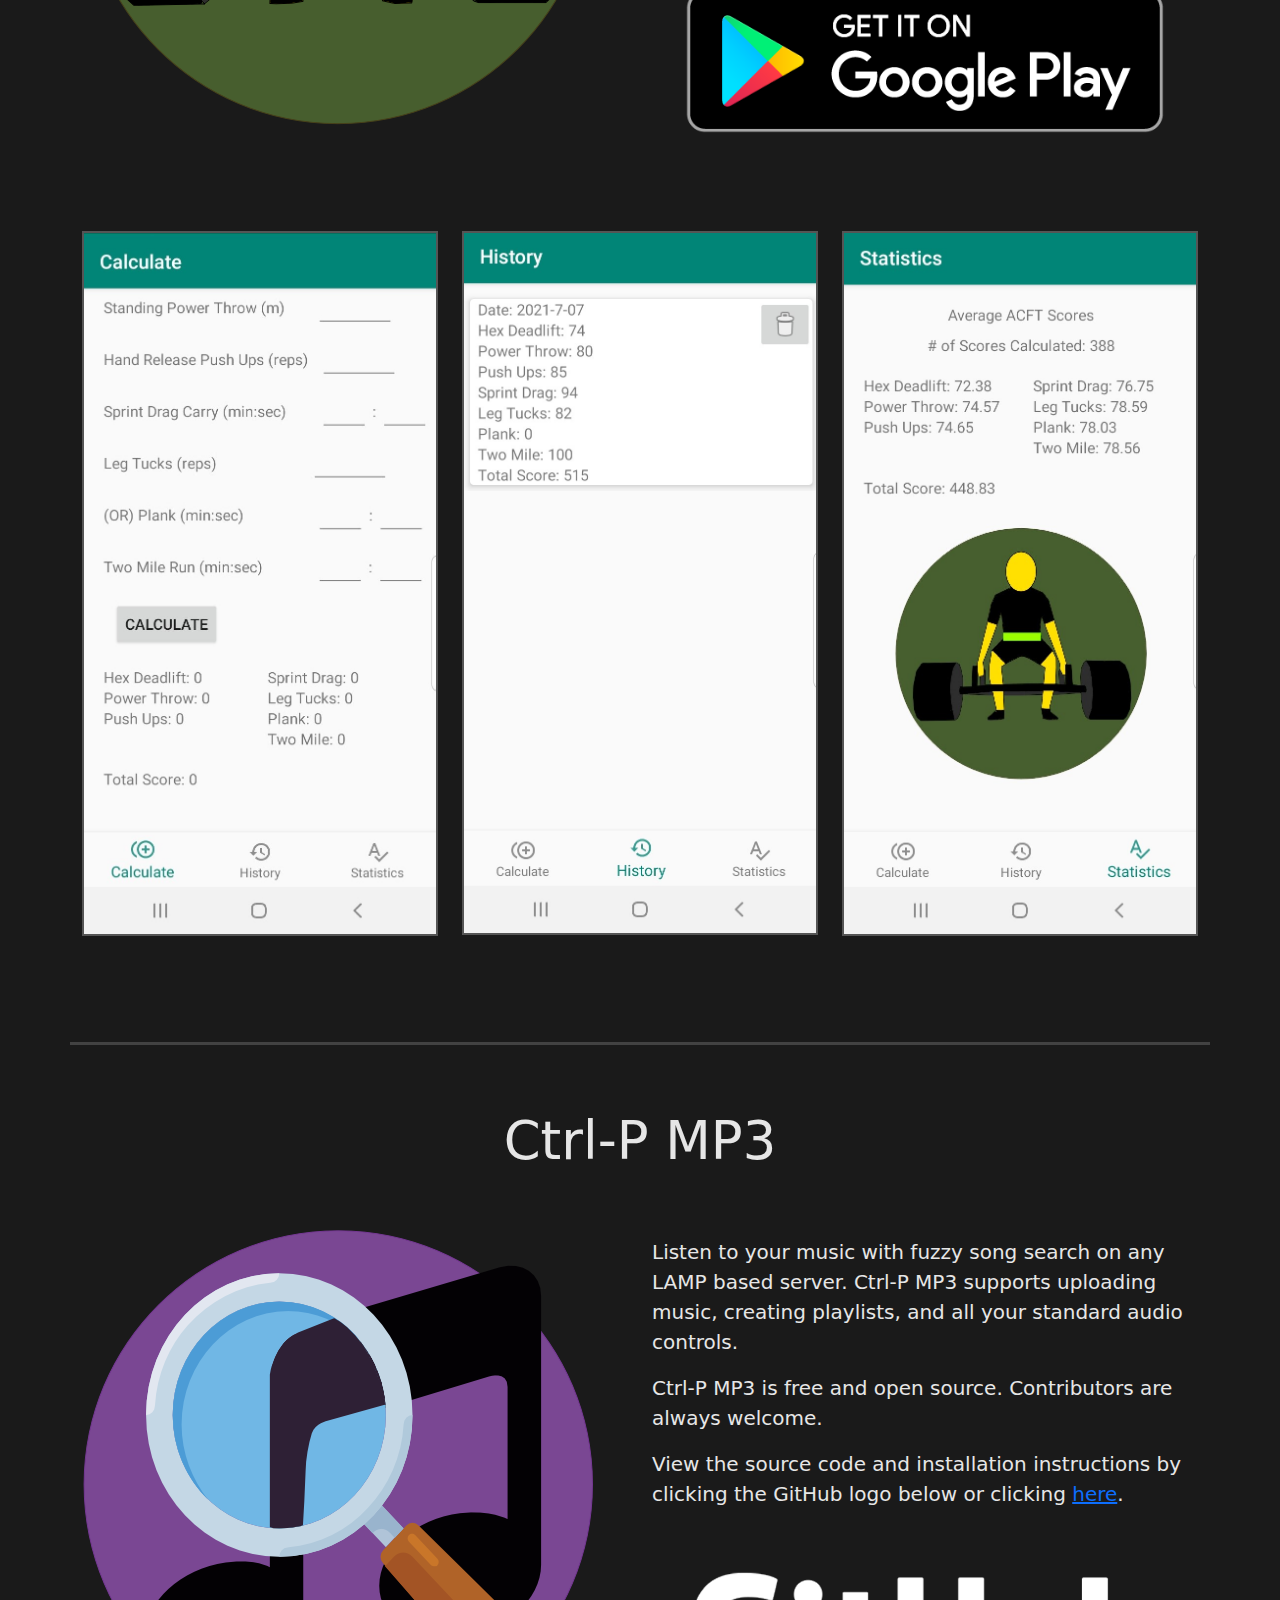
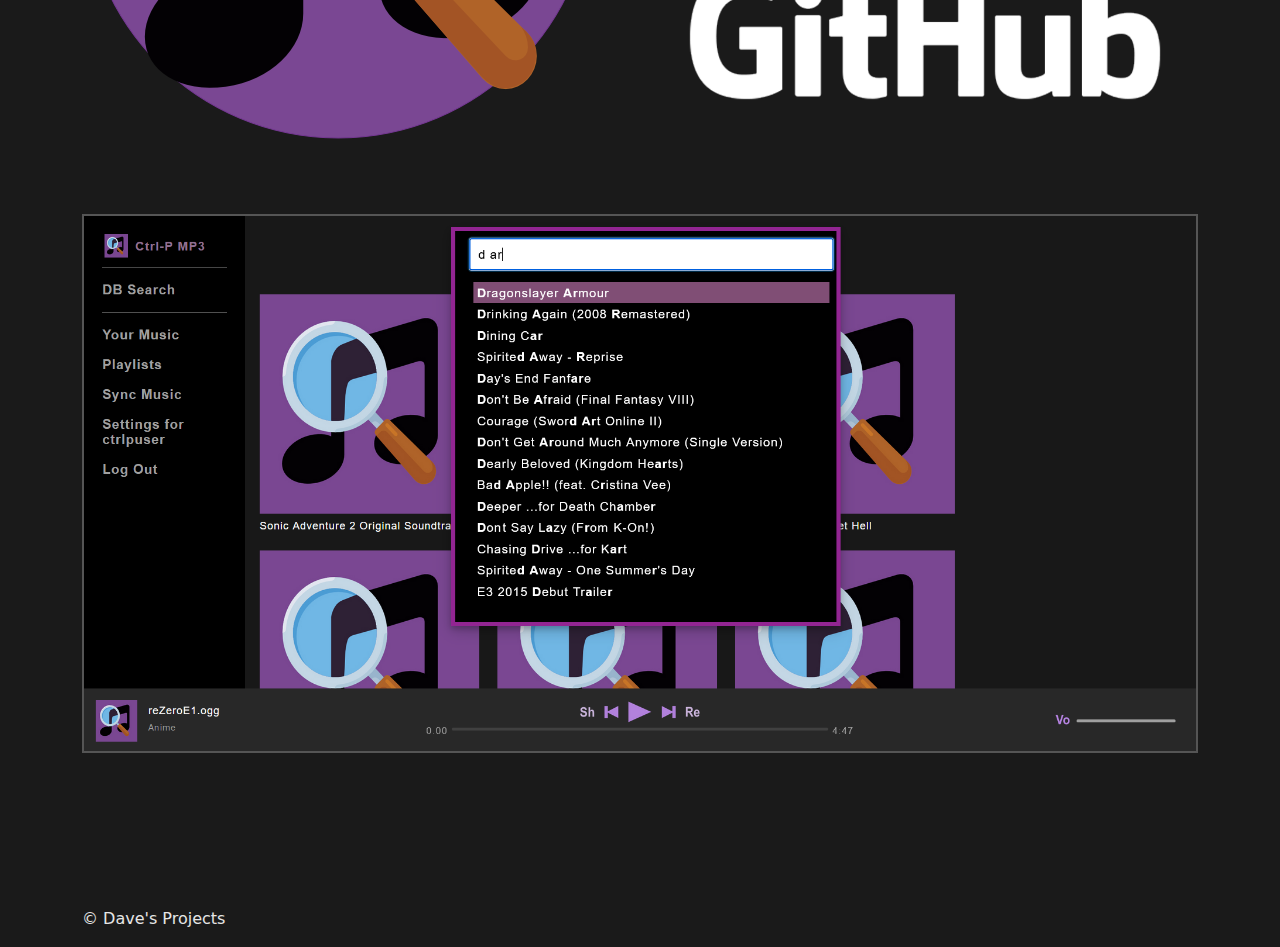
==== commit b067a339: "Make it look better on mobile" ====
--- a/index.html
+++ b/index.html
@@ -35,10 +35,6 @@
         background-color: #1a1a1a;
       }
 
-      .darkbg2 {
-        background-color: #2c1c1c;
-      }
-
       .whitetext {
         color: #e6e6e6;
       }
@@ -62,7 +58,6 @@
       <div class="container mt5">
       
         <a class="navbar-brand" href="#">
-          <img src="images/controlp.png" alt="Dave's Projects" style="width:40px;" class="rounded-pill">
           <span class="navbar-text">Dave's Projects</span>
         </a>
 
@@ -74,7 +69,7 @@
           <ul class="navbar-nav me-auto mb-2 mb-lg-0">
 
             <li class="nav-item">
-              <a class="nav-link" href="#">Projects</a>
+              <a class="nav-link" href="#">Home</a>
             </li>
 
             <li class="nav-item">
@@ -96,15 +91,7 @@
 
   </nav> 
 
-    <!-- Main jumbotron for a primary marketing message or call to action
-    <div class="jumbotron">
-      <div class="container">
-        <h1>Howdy!</h1>
-        <p>I'm Dave and these are my projects.  I created each project as a means to solve a problem that I face in every day life.  I hope that you find
-        <del> some </del> &nbsp all of these projects useful. </p>
-      </div>
-    </div>
-  -->
+
 
 
      <div class="container mx5">
@@ -132,13 +119,13 @@
       </div>
     
       <div class="row pt-5 pb-5">
-        <div class="col-md-6 pe-5">
+        <div class="col-md-6 pe-3 ps-3">
           <img class="img-fluid addsomeborder" src="images/itchio.jpg">
         </div>
     
-        <div class="col-md-6 ps-5">
-    
-          <p class="lead whitetext">Fittest Fire a mobile app and game where you workout to level up. You earn points by logging workouts in the app. These points are then used in the game to level up.</p>
+        <div class="col-md-6 ps-3 pe-3">
+    
+          <p class="lead whitetext pt-2">Fittest Fire a mobile app and game where you workout to level up. You earn points by logging workouts in the app. These points are then used in the game to level up.</p>
     
           <p class="lead whitetext pb-5">Fittest Fire is a larger project and has its own website which can be visited by clicking 
           <a href="https://github.com/DaveM7788/ctrlpmp3">here</a> or the image below.
@@ -174,7 +161,7 @@
 
         <div class="col-md-6">
           
-          <p class="lead whitetext">Never forget your to-do list again! To-Do alarm is an Android app that combines an alarm clock with a to-do list. Everytime the alarm goes off you are greeted by name and your to-do list is automatically read to you.</p>
+          <p class="lead whitetext pt-2">Never forget your to-do list again! To-Do alarm is an Android app that combines an alarm clock with a to-do list. Everytime the alarm goes off you are greeted by name and your to-do list is automatically read to you.</p>
 
           <p class="lead whitetext">
           The latest update now integrates your Google calendar. Each morning your calendar events are added to your to-do list. This update also adds a timer,
@@ -182,7 +169,7 @@
 
 
           <p><a href="https://play.google.com/store/apps/details?id=com.davesprojects.dm.alarm">
-            <img class="img-responsive" src="images/googlePlay.png">
+            <img class="img-fluid" src="images/googlePlay.png">
           </a>
           </p>
          </div>
@@ -224,7 +211,7 @@
 
         <div class="col-md-6">
           
-          <p class="lead whitetext">Amp up your high intensity interval training workouts! Cheetah HIIT is an Android app for timing and recording high intensity interval training. You can create custom time intervals and save workouts by type.</p>
+          <p class="lead whitetext pt-2">Amp up your high intensity interval training workouts! Cheetah HIIT is an Android app for timing and recording high intensity interval training. You can create custom time intervals and save workouts by type.</p>
 
           <p class="lead whitetext">
           Cheetah HIIT can also run indefinitely if you don't know how many intervals you want to do. High intensity interval training is a great way to burn calories
@@ -274,7 +261,7 @@
 
       <div class="col-md-6">
         
-        <p class="lead whitetext">The U.S. Army updated its fitness test to the Army Combat Fitness Test (ACFT). Calculate your score on the web 
+        <p class="lead whitetext pt-2">The U.S. Army updated its fitness test to the Army Combat Fitness Test (ACFT). Calculate your score on the web 
         and on Android.</p>
 
         <p><a href="acft.html">
@@ -321,12 +308,12 @@
 
      <div class="row pt-5">
     <div class="col-md-6 addsomemargin">
-      <img class="img-responsive" src="images/controlp.png">
+      <img class="img-fluid" src="images/controlp.png">
     </div>
 
     <div class="col-md-6">
       
-      <p class="lead whitetext">Listen to your music with fuzzy song search on any LAMP based server. Ctrl-P MP3 supports
+      <p class="lead whitetext pt-2">Listen to your music with fuzzy song search on any LAMP based server. Ctrl-P MP3 supports
         uploading music, creating playlists, and all your standard audio controls.
       </p>
 
